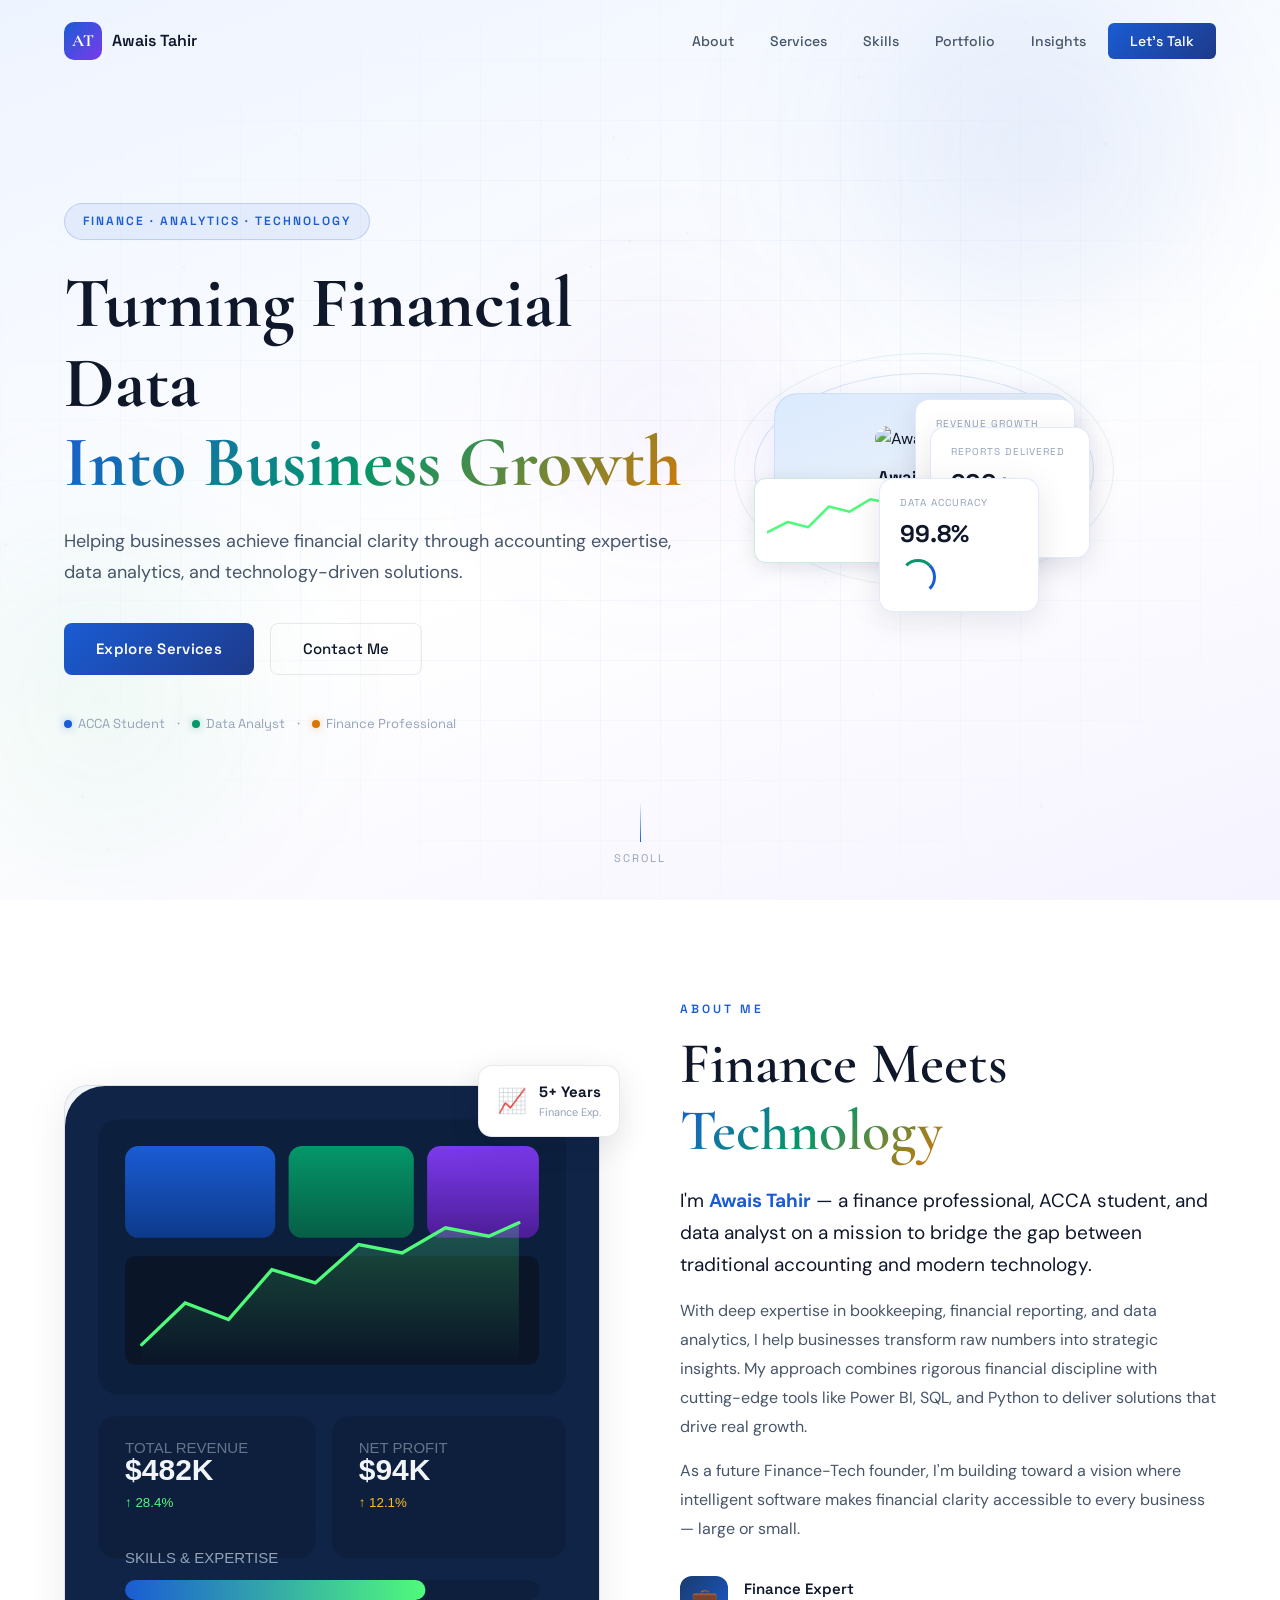
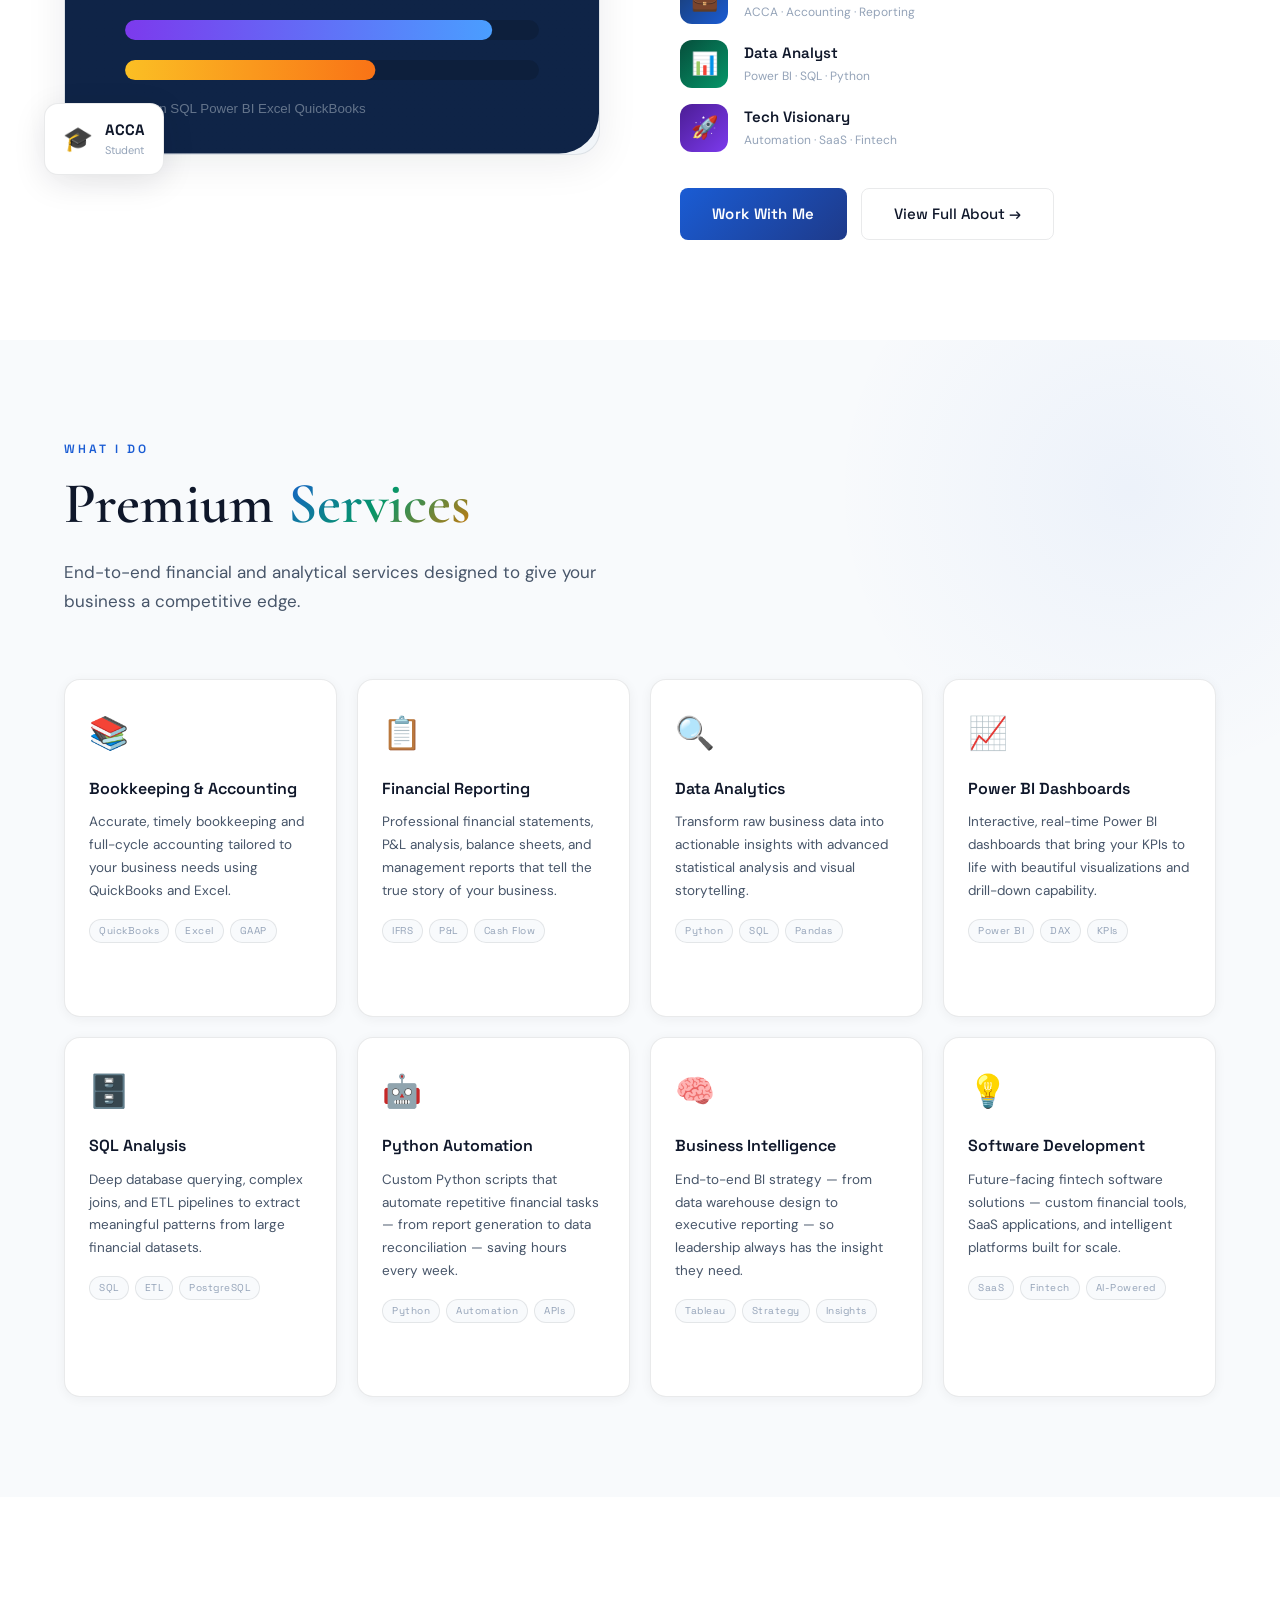
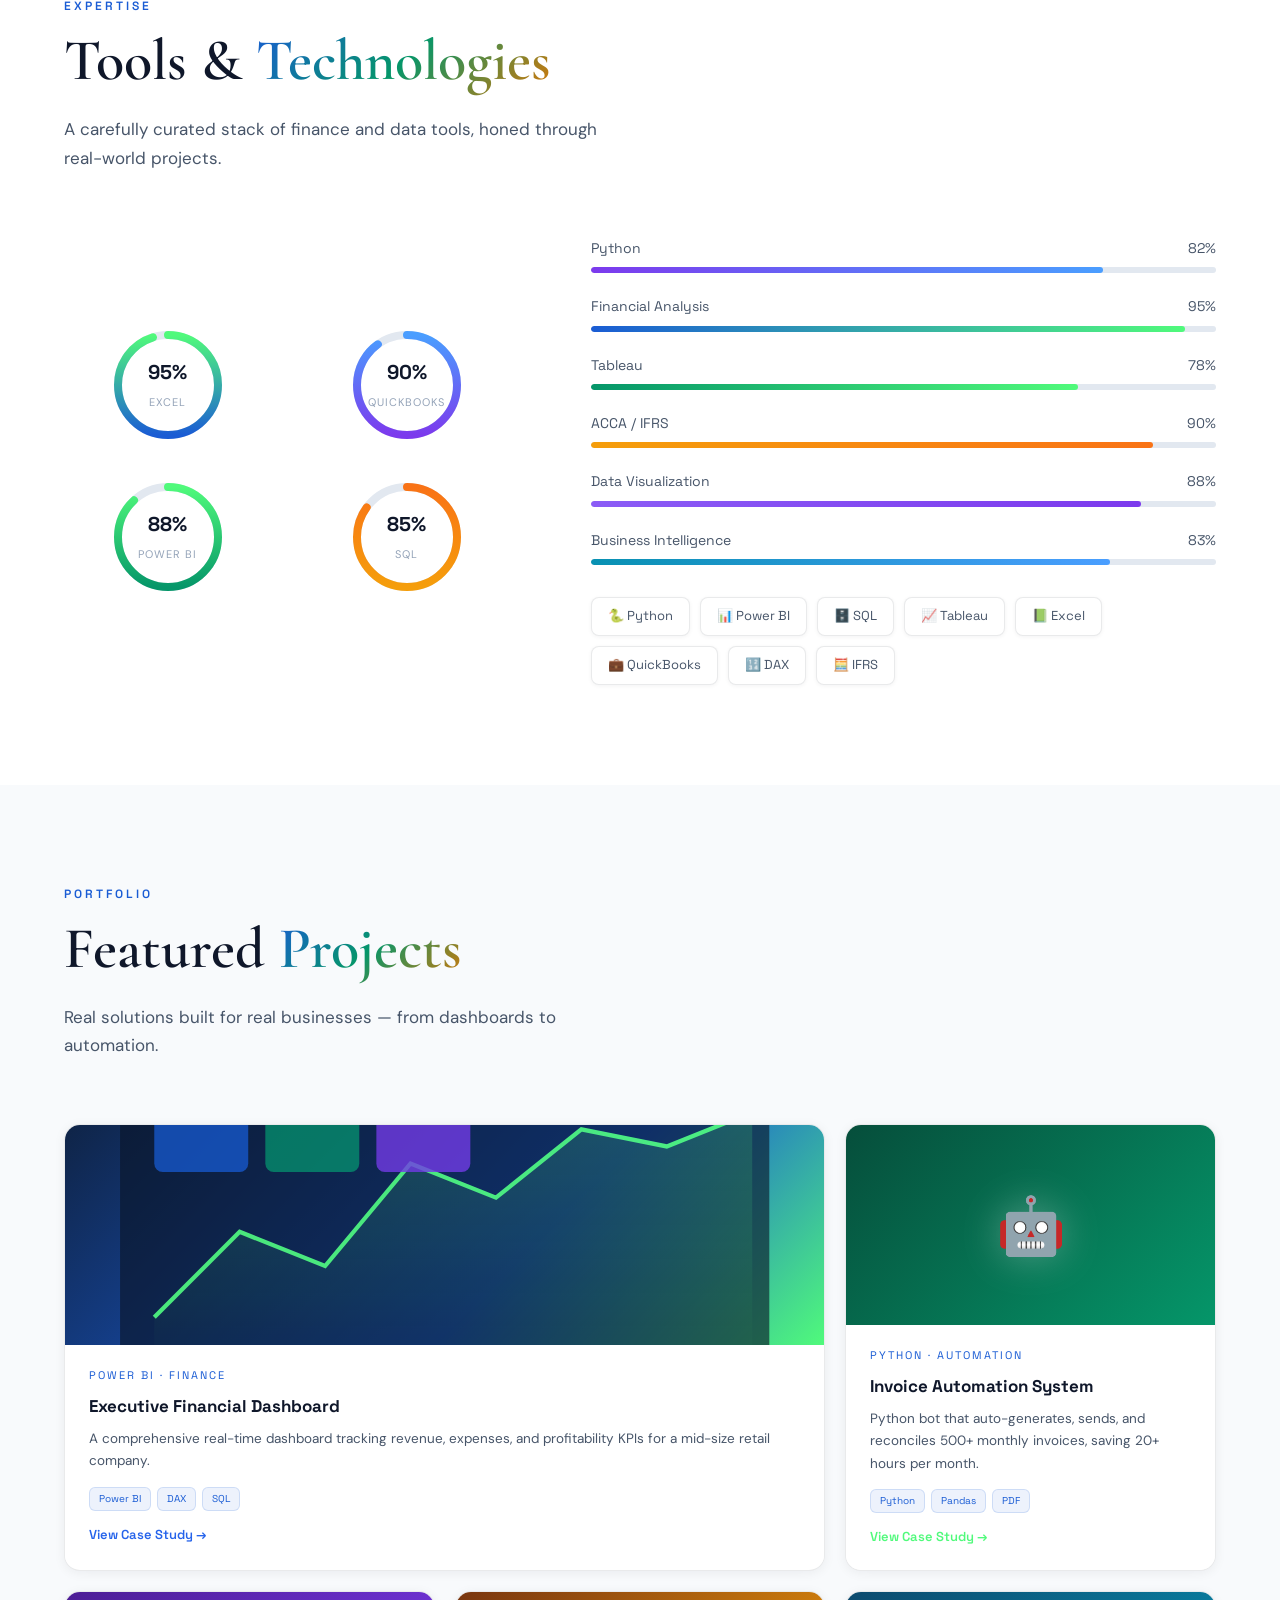
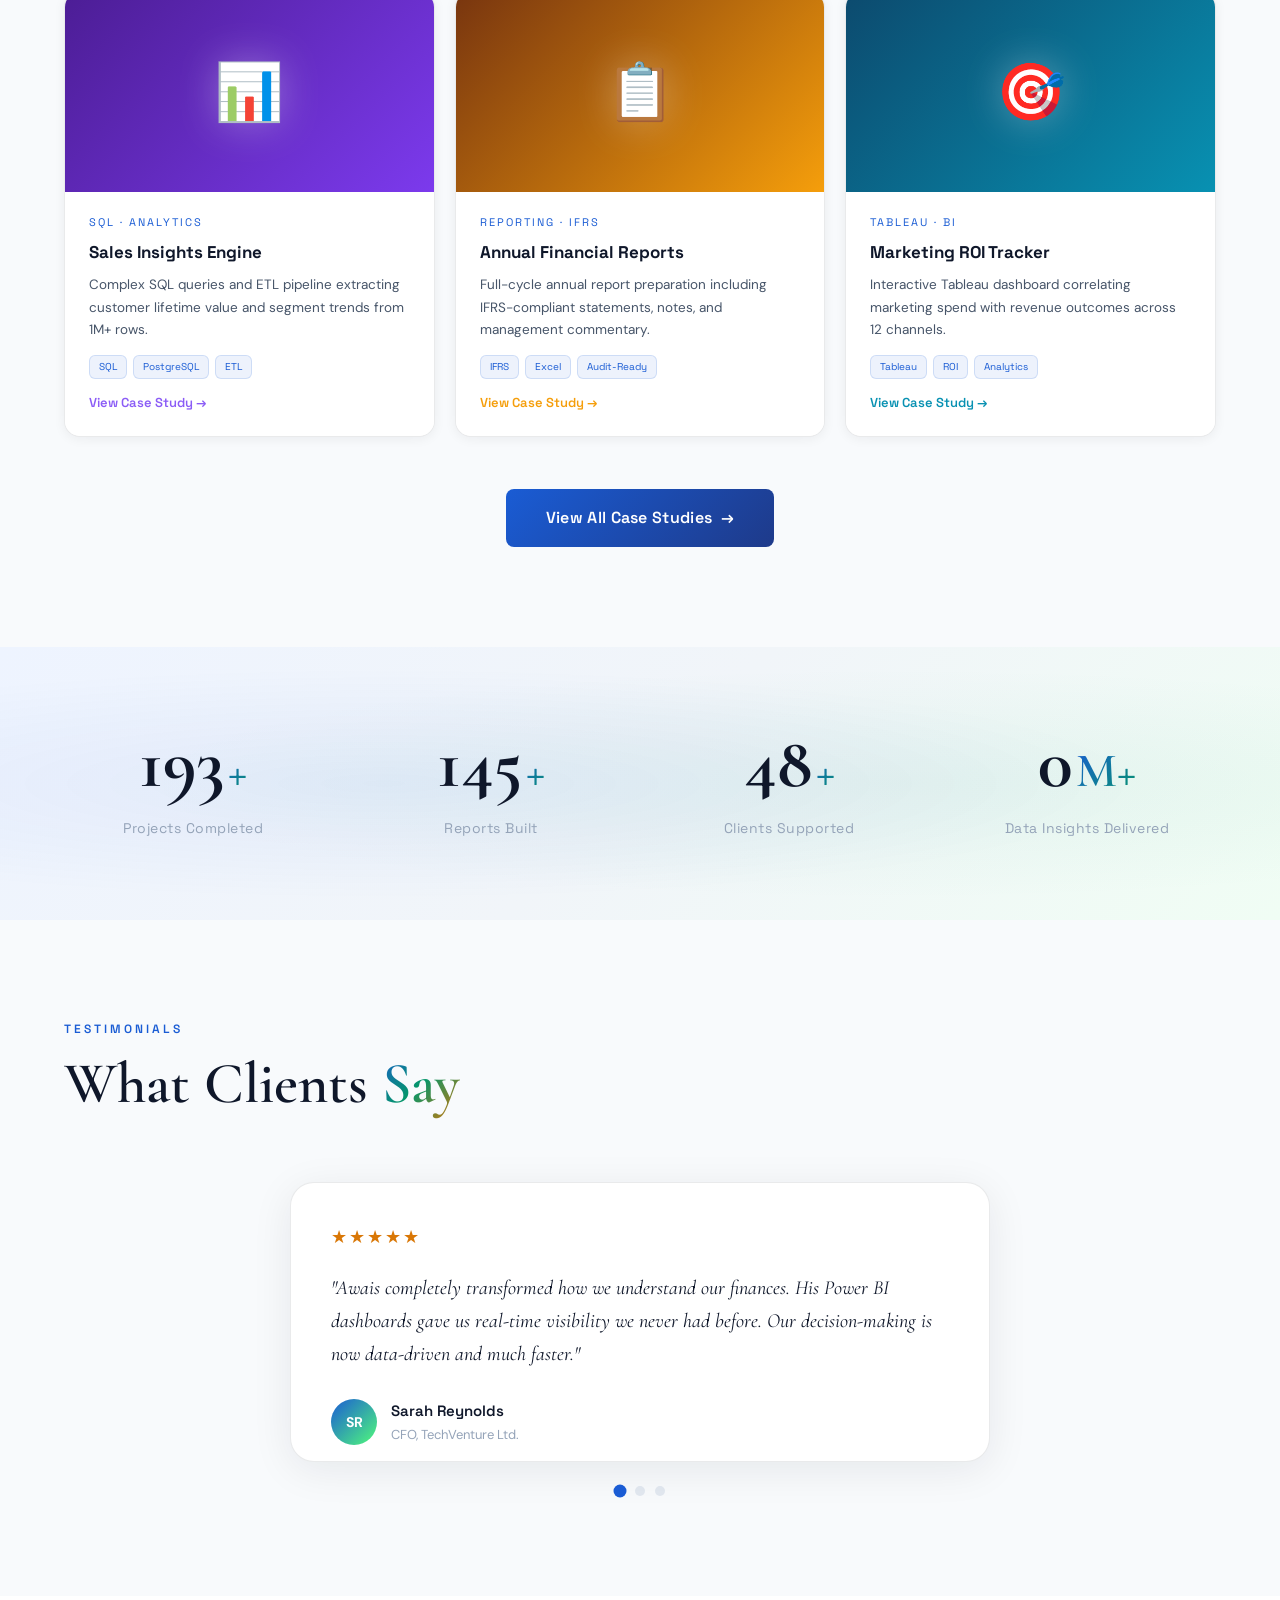
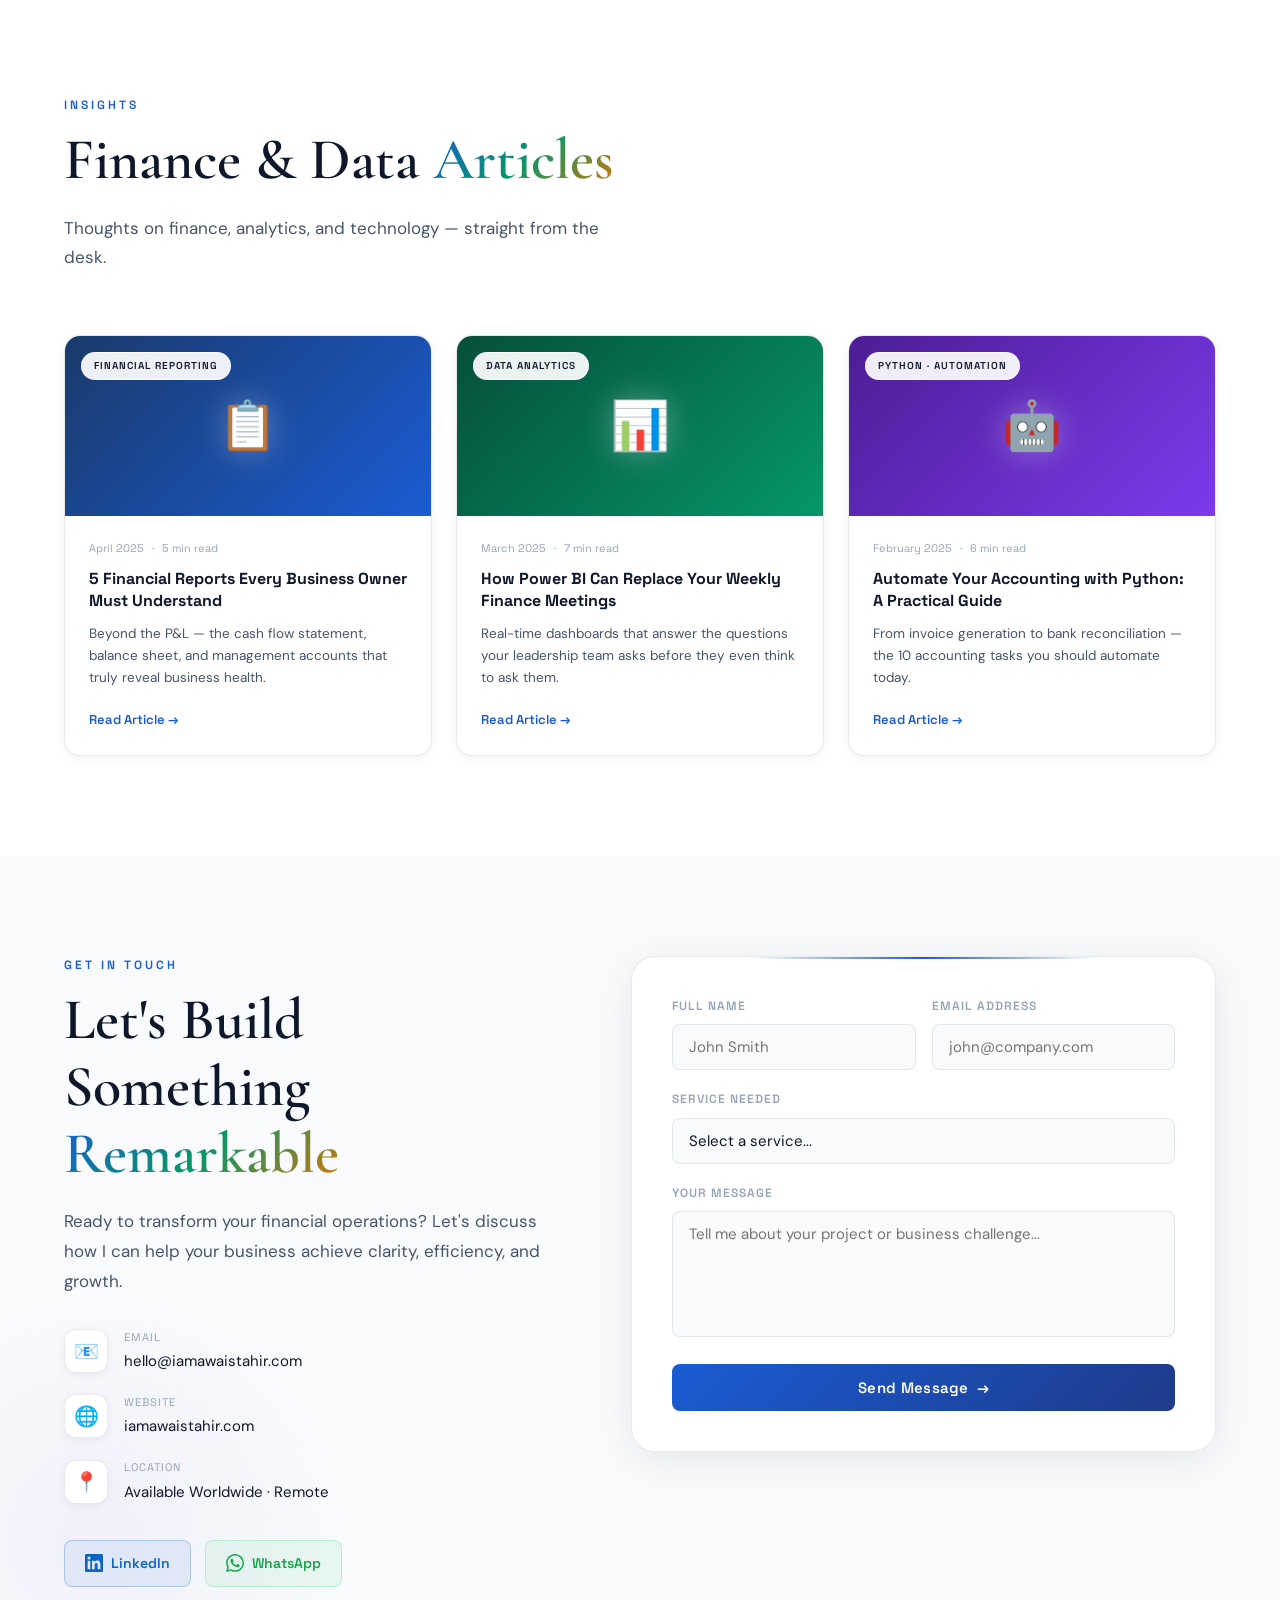
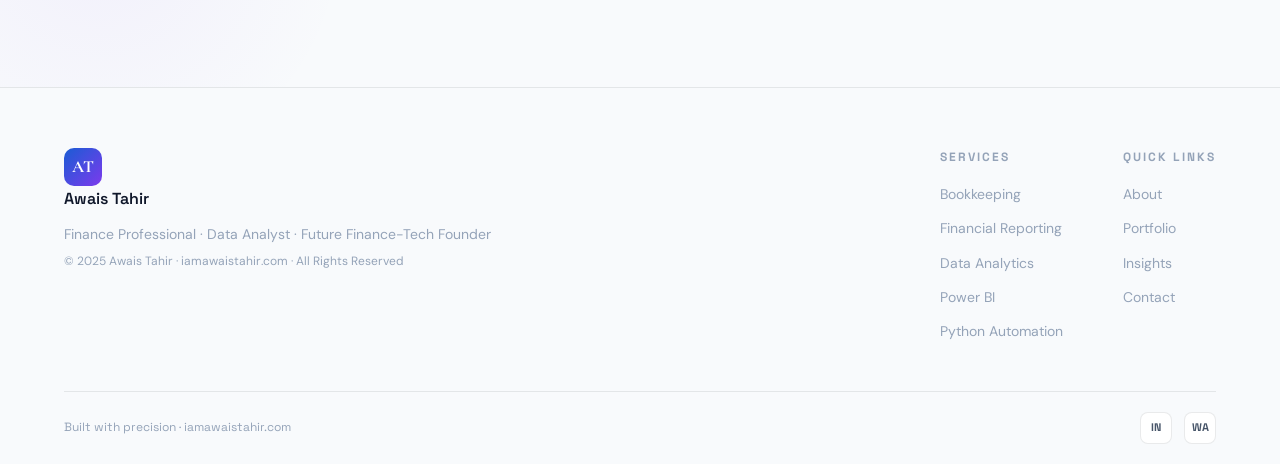
==== index.html @ 32920bb3 "Refactor navigation and clean up styles Updated navigation links to use anchor tags for Services and" ====
<!DOCTYPE html>
<html lang="en">
<head>
  <meta charset="UTF-8" />
  <meta name="viewport" content="width=device-width, initial-scale=1.0" />
  <title>Awais Tahir | Finance Professional & Data Analyst</title>
  <meta name="description" content="Awais Tahir – Finance Professional, ACCA Student, Data Analyst & Future Finance-Tech Founder. Helping businesses with bookkeeping, accounting, financial reporting, data analytics, and Python automation." />
  <meta name="keywords" content="bookkeeping consultant, financial reporting, data analytics expert, Power BI dashboards, finance automation, business insights, ACCA, QuickBooks, SQL, Python" />
  <meta name="author" content="Awais Tahir" />
  <meta property="og:title" content="Awais Tahir | Finance Professional & Data Analyst" />
  <meta property="og:description" content="Turning Financial Data Into Business Growth" />
  <meta property="og:url" content="https://iamawaistahir.com" />
  <meta property="og:type" content="website" />
  <link rel="canonical" href="https://iamawaistahir.com" />
  <link rel="preconnect" href="https://fonts.googleapis.com" />
  <link rel="preconnect" href="https://fonts.gstatic.com" crossorigin />
  <link href="https://fonts.googleapis.com/css2?family=Cormorant+Garamond:wght@300;400;500;600;700&family=DM+Sans:wght@300;400;500;600&family=Space+Grotesk:wght@400;500;600;700&display=swap" rel="stylesheet" />
  <link rel="stylesheet" href="style.css" />
</head>
<body>

<!-- ═══════════════════════ NAVIGATION ═══════════════════════ -->
<nav id="navbar">
  <div class="nav-inner">
    <a href="#" class="nav-logo">
      <span class="logo-at">AT</span>
      <span class="logo-name">Awais Tahir</span>
    </a>
    <ul class="nav-links">
      <li><a href="about.html">About</a></li>
      <li><a href="#services">Services</a></li>
      <li><a href="#skills">Skills</a></li>
      <li><a href="portfolio.html">Portfolio</a></li>
      <li><a href="#blog">Insights</a></li>
      <li><a href="#contact" class="nav-cta">Let's Talk</a></li>
    </ul>
    <button class="hamburger" id="hamburger" aria-label="Menu">
      <span></span><span></span><span></span>
    </button>
  </div>
</nav>

<!-- Mobile Menu -->
<div class="mobile-menu" id="mobileMenu">
  <ul>
    <li><a href="about.html" onclick="closeMobile()">About</a></li>
    <li><a href="#services" onclick="closeMobile()">Services</a></li>
    <li><a href="#skills" onclick="closeMobile()">Skills</a></li>
    <li><a href="portfolio.html" onclick="closeMobile()">Portfolio</a></li>
    <li><a href="#blog" onclick="closeMobile()">Insights</a></li>
    <li><a href="#contact" onclick="closeMobile()">Contact</a></li>
  </ul>
</div>

<!-- ═══════════════════════ HERO ═══════════════════════ -->
<section id="hero">
  <canvas id="heroCanvas"></canvas>
  <div class="hero-bg-grid"></div>
  <div class="hero-orb hero-orb-1"></div>
  <div class="hero-orb hero-orb-2"></div>
  <div class="hero-orb hero-orb-3"></div>

  <div class="container">
    <div class="hero-content">
      <div class="hero-badge reveal-up">Finance · Analytics · Technology</div>
      <h1 class="hero-title reveal-up" style="animation-delay:.15s">
        Turning Financial Data<br/>
        <span class="hero-title-accent">Into Business Growth</span>
      </h1>
      <p class="hero-sub reveal-up" style="animation-delay:.3s">
        Helping businesses achieve financial clarity through accounting expertise,<br class="d-none d-md-block"/>
        data analytics, and technology-driven solutions.
      </p>
      <div class="hero-actions reveal-up" style="animation-delay:.45s">
        <a href="#services" class="btn-primary">Explore Services</a>
        <a href="#contact" class="btn-ghost">Contact Me</a>
      </div>
      <div class="hero-trust reveal-up" style="animation-delay:.6s">
        <div class="trust-item"><span class="trust-dot"></span>ACCA Student</div>
        <div class="trust-sep">·</div>
        <div class="trust-item"><span class="trust-dot emerald"></span>Data Analyst</div>
        <div class="trust-sep">·</div>
        <div class="trust-item"><span class="trust-dot gold"></span>Finance Professional</div>
      </div>
    </div>

    <div class="hero-visual">
      <div class="float-card float-card-1 reveal-float">
        <div class="fc-label">Revenue Growth</div>
        <div class="fc-value">+34.7%</div>
        <div class="fc-bar"><div class="fc-fill" style="width:75%"></div></div>
      </div>
      <div class="float-card float-card-2 reveal-float" style="animation-delay:.3s">
        <div class="fc-label">Reports Delivered</div>
        <div class="fc-value">200+</div>
        <div class="fc-icon">📊</div>
      </div>
      <div class="float-card float-card-3 reveal-float" style="animation-delay:.6s">
        <div class="fc-label">Data Accuracy</div>
        <div class="fc-value">99.8%</div>
        <div class="fc-ring"></div>
      </div>

      <div class="hero-img-wrap">
        <div class="hero-img-ring"></div>
        <div class="hero-img-ring ring-2"></div>
        <div class="hero-img-placeholder">
          <img
            src="Your-Photo.jpg"
            alt="Awais Tahir"
            style="width:100%; height:100%; object-fit:cover; object-position:top; border-radius:inherit;"
          />
          <div class="img-label">Awais Tahir</div>
          <div class="img-sublabel">Finance · Analytics · Tech</div>
        </div>
        <div class="hero-mini-chart">
          <svg viewBox="0 0 120 50" fill="none" xmlns="http://www.w3.org/2000/svg">
            <polyline points="0,40 20,30 40,35 60,15 80,20 100,8 120,12" stroke="url(#cg)" stroke-width="2.5" fill="none" stroke-linecap="round" stroke-linejoin="round"/>
            <defs>
              <linearGradient id="cg" x1="0" y1="0" x2="120" y2="0">
                <stop stop-color="#50fa7b"/>
                <stop offset="1" stop-color="#4a9eff"/>
              </linearGradient>
            </defs>
          </svg>
        </div>
      </div>
    </div>
  </div>

  <div class="hero-scroll-hint">
    <div class="scroll-line"></div>
    <span>Scroll</span>
  </div>
</section>

<!-- ═══════════════════════ ABOUT ═══════════════════════ -->
<!-- ✅ FIX: id renamed from "about" → "about-section" so it no longer conflicts with about.html -->
<section id="about-section" class="section">
  <div class="container">
    <div class="about-grid">
      <div class="about-visual-col scroll-reveal">
        <div class="about-img-frame">
          <div class="about-img-inner">
            <svg viewBox="0 0 320 400" fill="none" xmlns="http://www.w3.org/2000/svg" class="about-illustration">
              <rect width="320" height="400" rx="24" fill="url(#abg)"/>
              <rect x="20" y="20" width="280" height="165" rx="12" fill="#0d1f3c" opacity=".9"/>
              <rect x="36" y="36" width="90" height="55" rx="8" fill="url(#ac1)"/>
              <rect x="134" y="36" width="75" height="55" rx="8" fill="url(#ac2)"/>
              <rect x="217" y="36" width="67" height="55" rx="8" fill="url(#ac3)"/>
              <rect x="36" y="102" width="248" height="65" rx="6" fill="#0a1628"/>
              <polyline points="46,155 72,130 98,140 124,110 150,118 176,95 202,100 228,85 254,90 272,82" stroke="#50fa7b" stroke-width="2" fill="none" stroke-linecap="round"/>
              <polygon points="46,155 72,130 98,140 124,110 150,118 176,95 202,100 228,85 254,90 272,82 272,165 46,165" fill="url(#chartFill)" opacity=".25"/>
              <rect x="20" y="198" width="130" height="85" rx="10" fill="#0d1f3c"/>
              <rect x="160" y="198" width="140" height="85" rx="10" fill="#0d1f3c"/>
              <rect x="36" y="296" width="248" height="12" rx="6" fill="#0d1f3c"/>
              <rect x="36" y="296" width="180" height="12" rx="6" fill="url(#pb1)"/>
              <rect x="36" y="320" width="248" height="12" rx="6" fill="#0d1f3c"/>
              <rect x="36" y="320" width="220" height="12" rx="6" fill="url(#pb2)"/>
              <rect x="36" y="344" width="248" height="12" rx="6" fill="#0d1f3c"/>
              <rect x="36" y="344" width="150" height="12" rx="6" fill="url(#pb3)"/>
              <text x="36" y="220" font-family="sans-serif" font-size="9" fill="#64748b">TOTAL REVENUE</text>
              <text x="36" y="236" font-family="sans-serif" font-size="18" font-weight="700" fill="#f1f5f9">$482K</text>
              <text x="36" y="252" font-family="sans-serif" font-size="8" fill="#50fa7b">↑ 28.4%</text>
              <text x="176" y="220" font-family="sans-serif" font-size="9" fill="#64748b">NET PROFIT</text>
              <text x="176" y="236" font-family="sans-serif" font-size="18" font-weight="700" fill="#f1f5f9">$94K</text>
              <text x="176" y="252" font-family="sans-serif" font-size="8" fill="#fbbf24">↑ 12.1%</text>
              <text x="36" y="286" font-family="sans-serif" font-size="9" fill="#94a3b8">SKILLS & EXPERTISE</text>
              <text x="36" y="376" font-family="sans-serif" font-size="8" fill="#64748b">Python  SQL  Power BI  Excel  QuickBooks</text>
              <defs>
                <linearGradient id="abg" x1="0" y1="0" x2="320" y2="400">
                  <stop stop-color="#0f2447"/><stop offset="1" stop-color="#0a1628"/>
                </linearGradient>
                <linearGradient id="ac1" x1="0" y1="0" x2="0" y2="1">
                  <stop stop-color="#1a5cd4"/><stop offset="1" stop-color="#0d3a8a"/>
                </linearGradient>
                <linearGradient id="ac2" x1="0" y1="0" x2="0" y2="1">
                  <stop stop-color="#059669"/><stop offset="1" stop-color="#065f46"/>
                </linearGradient>
                <linearGradient id="ac3" x1="0" y1="0" x2="0" y2="1">
                  <stop stop-color="#7c3aed"/><stop offset="1" stop-color="#4c1d95"/>
                </linearGradient>
                <linearGradient id="chartFill" x1="0" y1="0" x2="0" y2="1">
                  <stop stop-color="#50fa7b"/><stop offset="1" stop-color="#50fa7b" stop-opacity="0"/>
                </linearGradient>
                <linearGradient id="pb1" x1="0" y1="0" x2="1" y2="0">
                  <stop stop-color="#1a5cd4"/><stop offset="1" stop-color="#50fa7b"/>
                </linearGradient>
                <linearGradient id="pb2" x1="0" y1="0" x2="1" y2="0">
                  <stop stop-color="#7c3aed"/><stop offset="1" stop-color="#4a9eff"/>
                </linearGradient>
                <linearGradient id="pb3" x1="0" y1="0" x2="1" y2="0">
                  <stop stop-color="#fbbf24"/><stop offset="1" stop-color="#f97316"/>
                </linearGradient>
              </defs>
            </svg>
          </div>
          <div class="about-badge-1 glass-card">
            <span class="about-badge-icon">🎓</span>
            <div><div class="ab-title">ACCA</div><div class="ab-sub">Student</div></div>
          </div>
          <div class="about-badge-2 glass-card">
            <span class="about-badge-icon">📈</span>
            <div><div class="ab-title">5+ Years</div><div class="ab-sub">Finance Exp.</div></div>
          </div>
        </div>
      </div>

      <div class="about-text-col scroll-reveal" style="transition-delay:.15s">
        <div class="section-label">About Me</div>
        <h2 class="section-title">Finance Meets<br/><span class="gradient-text">Technology</span></h2>
        <p class="about-intro">I'm <strong>Awais Tahir</strong> — a finance professional, ACCA student, and data analyst on a mission to bridge the gap between traditional accounting and modern technology.</p>
        <p class="about-body">With deep expertise in bookkeeping, financial reporting, and data analytics, I help businesses transform raw numbers into strategic insights. My approach combines rigorous financial discipline with cutting-edge tools like Power BI, SQL, and Python to deliver solutions that drive real growth.</p>
        <p class="about-body">As a future Finance-Tech founder, I'm building toward a vision where intelligent software makes financial clarity accessible to every business — large or small.</p>

        <div class="about-pillars">
          <div class="pillar">
            <div class="pillar-icon" style="background:linear-gradient(135deg,#1a3a6b,#1a5cd4)">💼</div>
            <div><div class="pillar-title">Finance Expert</div><div class="pillar-sub">ACCA · Accounting · Reporting</div></div>
          </div>
          <div class="pillar">
            <div class="pillar-icon" style="background:linear-gradient(135deg,#064e3b,#059669)">📊</div>
            <div><div class="pillar-title">Data Analyst</div><div class="pillar-sub">Power BI · SQL · Python</div></div>
          </div>
          <div class="pillar">
            <div class="pillar-icon" style="background:linear-gradient(135deg,#4c1d95,#7c3aed)">🚀</div>
            <div><div class="pillar-title">Tech Visionary</div><div class="pillar-sub">Automation · SaaS · Fintech</div></div>
          </div>
        </div>

        <!-- ✅ Two buttons: Work With Me + View Full About Page -->
        <div style="display:flex;gap:14px;flex-wrap:wrap;align-items:center;">
          <a href="#contact" class="btn-primary">Work With Me</a>
          <a href="about.html" class="btn-ghost">View Full About →</a>
        </div>
      </div>
    </div>
  </div>
</section>

<!-- ═══════════════════════ SERVICES ═══════════════════════ -->
<section id="services" class="section section-dark">
  <div class="services-bg-orb"></div>
  <div class="container">
    <div class="section-header scroll-reveal">
      <div class="section-label">What I Do</div>
      <h2 class="section-title">Premium <span class="gradient-text">Services</span></h2>
      <p class="section-desc">End-to-end financial and analytical services designed to give your business a competitive edge.</p>
    </div>
    <div class="services-grid">
      <div class="service-card scroll-reveal" style="--accent:#1a5cd4">
        <div class="sc-glow"></div><div class="sc-icon">📚</div>
        <h3 class="sc-title">Bookkeeping & Accounting</h3>
        <p class="sc-desc">Accurate, timely bookkeeping and full-cycle accounting tailored to your business needs using QuickBooks and Excel.</p>
        <div class="sc-tags"><span>QuickBooks</span><span>Excel</span><span>GAAP</span></div>
        <div class="sc-arrow">→</div>
      </div>
      <div class="service-card scroll-reveal" style="--accent:#059669;transition-delay:.08s">
        <div class="sc-glow"></div><div class="sc-icon">📋</div>
        <h3 class="sc-title">Financial Reporting</h3>
        <p class="sc-desc">Professional financial statements, P&L analysis, balance sheets, and management reports that tell the true story of your business.</p>
        <div class="sc-tags"><span>IFRS</span><span>P&L</span><span>Cash Flow</span></div>
        <div class="sc-arrow">→</div>
      </div>
      <div class="service-card scroll-reveal" style="--accent:#7c3aed;transition-delay:.16s">
        <div class="sc-glow"></div><div class="sc-icon">🔍</div>
        <h3 class="sc-title">Data Analytics</h3>
        <p class="sc-desc">Transform raw business data into actionable insights with advanced statistical analysis and visual storytelling.</p>
        <div class="sc-tags"><span>Python</span><span>SQL</span><span>Pandas</span></div>
        <div class="sc-arrow">→</div>
      </div>
      <div class="service-card scroll-reveal" style="--accent:#f59e0b;transition-delay:.24s">
        <div class="sc-glow"></div><div class="sc-icon">📈</div>
        <h3 class="sc-title">Power BI Dashboards</h3>
        <p class="sc-desc">Interactive, real-time Power BI dashboards that bring your KPIs to life with beautiful visualizations and drill-down capability.</p>
        <div class="sc-tags"><span>Power BI</span><span>DAX</span><span>KPIs</span></div>
        <div class="sc-arrow">→</div>
      </div>
      <div class="service-card scroll-reveal" style="--accent:#0891b2;transition-delay:.32s">
        <div class="sc-glow"></div><div class="sc-icon">🗄️</div>
        <h3 class="sc-title">SQL Analysis</h3>
        <p class="sc-desc">Deep database querying, complex joins, and ETL pipelines to extract meaningful patterns from large financial datasets.</p>
        <div class="sc-tags"><span>SQL</span><span>ETL</span><span>PostgreSQL</span></div>
        <div class="sc-arrow">→</div>
      </div>
      <div class="service-card scroll-reveal" style="--accent:#10b981;transition-delay:.4s">
        <div class="sc-glow"></div><div class="sc-icon">🤖</div>
        <h3 class="sc-title">Python Automation</h3>
        <p class="sc-desc">Custom Python scripts that automate repetitive financial tasks — from report generation to data reconciliation — saving hours every week.</p>
        <div class="sc-tags"><span>Python</span><span>Automation</span><span>APIs</span></div>
        <div class="sc-arrow">→</div>
      </div>
      <div class="service-card scroll-reveal" style="--accent:#8b5cf6;transition-delay:.48s">
        <div class="sc-glow"></div><div class="sc-icon">🧠</div>
        <h3 class="sc-title">Business Intelligence</h3>
        <p class="sc-desc">End-to-end BI strategy — from data warehouse design to executive reporting — so leadership always has the insight they need.</p>
        <div class="sc-tags"><span>Tableau</span><span>Strategy</span><span>Insights</span></div>
        <div class="sc-arrow">→</div>
      </div>
      <div class="service-card scroll-reveal" style="--accent:#f97316;transition-delay:.56s">
        <div class="sc-glow"></div><div class="sc-icon">💡</div>
        <h3 class="sc-title">Software Development</h3>
        <p class="sc-desc">Future-facing fintech software solutions — custom financial tools, SaaS applications, and intelligent platforms built for scale.</p>
        <div class="sc-tags"><span>SaaS</span><span>Fintech</span><span>AI-Powered</span></div>
        <div class="sc-arrow">→</div>
      </div>
    </div>
  </div>
</section>

<!-- ═══════════════════════ SKILLS ═══════════════════════ -->
<section id="skills" class="section">
  <div class="container">
    <div class="section-header scroll-reveal">
      <div class="section-label">Expertise</div>
      <h2 class="section-title">Tools & <span class="gradient-text">Technologies</span></h2>
      <p class="section-desc">A carefully curated stack of finance and data tools, honed through real-world projects.</p>
    </div>
    <div class="skills-layout">
      <div class="skills-circles scroll-reveal">
        <div class="skill-circle" data-pct="95">
          <svg viewBox="0 0 120 120">
            <circle cx="60" cy="60" r="50" fill="none" stroke="#0d2040" stroke-width="8"/>
            <circle cx="60" cy="60" r="50" fill="none" stroke="url(#sk1)" stroke-width="8" stroke-linecap="round" stroke-dasharray="314" stroke-dashoffset="314" class="skill-arc"/>
            <defs><linearGradient id="sk1"><stop stop-color="#1a5cd4"/><stop offset="1" stop-color="#50fa7b"/></linearGradient></defs>
          </svg>
          <div class="sc-inner"><span class="sc-pct">95%</span><span class="sc-name">Excel</span></div>
        </div>
        <div class="skill-circle" data-pct="90">
          <svg viewBox="0 0 120 120">
            <circle cx="60" cy="60" r="50" fill="none" stroke="#0d2040" stroke-width="8"/>
            <circle cx="60" cy="60" r="50" fill="none" stroke="url(#sk2)" stroke-width="8" stroke-linecap="round" stroke-dasharray="314" stroke-dashoffset="314" class="skill-arc"/>
            <defs><linearGradient id="sk2"><stop stop-color="#7c3aed"/><stop offset="1" stop-color="#4a9eff"/></linearGradient></defs>
          </svg>
          <div class="sc-inner"><span class="sc-pct">90%</span><span class="sc-name">QuickBooks</span></div>
        </div>
        <div class="skill-circle" data-pct="88">
          <svg viewBox="0 0 120 120">
            <circle cx="60" cy="60" r="50" fill="none" stroke="#0d2040" stroke-width="8"/>
            <circle cx="60" cy="60" r="50" fill="none" stroke="url(#sk3)" stroke-width="8" stroke-linecap="round" stroke-dasharray="314" stroke-dashoffset="314" class="skill-arc"/>
            <defs><linearGradient id="sk3"><stop stop-color="#059669"/><stop offset="1" stop-color="#50fa7b"/></linearGradient></defs>
          </svg>
          <div class="sc-inner"><span class="sc-pct">88%</span><span class="sc-name">Power BI</span></div>
        </div>
        <div class="skill-circle" data-pct="85">
          <svg viewBox="0 0 120 120">
            <circle cx="60" cy="60" r="50" fill="none" stroke="#0d2040" stroke-width="8"/>
            <circle cx="60" cy="60" r="50" fill="none" stroke="url(#sk4)" stroke-width="8" stroke-linecap="round" stroke-dasharray="314" stroke-dashoffset="314" class="skill-arc"/>
            <defs><linearGradient id="sk4"><stop stop-color="#f59e0b"/><stop offset="1" stop-color="#f97316"/></linearGradient></defs>
          </svg>
          <div class="sc-inner"><span class="sc-pct">85%</span><span class="sc-name">SQL</span></div>
        </div>
      </div>
      <div class="skills-bars scroll-reveal" style="transition-delay:.2s">
        <div class="skill-bar-item">
          <div class="sb-header"><span>Python</span><span>82%</span></div>
          <div class="sb-track"><div class="sb-fill" data-w="82" style="background:linear-gradient(90deg,#7c3aed,#4a9eff)"></div></div>
        </div>
        <div class="skill-bar-item">
          <div class="sb-header"><span>Financial Analysis</span><span>95%</span></div>
          <div class="sb-track"><div class="sb-fill" data-w="95" style="background:linear-gradient(90deg,#1a5cd4,#50fa7b)"></div></div>
        </div>
        <div class="skill-bar-item">
          <div class="sb-header"><span>Tableau</span><span>78%</span></div>
          <div class="sb-track"><div class="sb-fill" data-w="78" style="background:linear-gradient(90deg,#059669,#50fa7b)"></div></div>
        </div>
        <div class="skill-bar-item">
          <div class="sb-header"><span>ACCA / IFRS</span><span>90%</span></div>
          <div class="sb-track"><div class="sb-fill" data-w="90" style="background:linear-gradient(90deg,#f59e0b,#f97316)"></div></div>
        </div>
        <div class="skill-bar-item">
          <div class="sb-header"><span>Data Visualization</span><span>88%</span></div>
          <div class="sb-track"><div class="sb-fill" data-w="88" style="background:linear-gradient(90deg,#8b5cf6,#7c3aed)"></div></div>
        </div>
        <div class="skill-bar-item">
          <div class="sb-header"><span>Business Intelligence</span><span>83%</span></div>
          <div class="sb-track"><div class="sb-fill" data-w="83" style="background:linear-gradient(90deg,#0891b2,#4a9eff)"></div></div>
        </div>
        <div class="tech-badges">
          <div class="tech-badge">🐍 Python</div>
          <div class="tech-badge">📊 Power BI</div>
          <div class="tech-badge">🗄️ SQL</div>
          <div class="tech-badge">📈 Tableau</div>
          <div class="tech-badge">📗 Excel</div>
          <div class="tech-badge">💼 QuickBooks</div>
          <div class="tech-badge">🔢 DAX</div>
          <div class="tech-badge">🧮 IFRS</div>
        </div>
      </div>
    </div>
  </div>
</section>

<!-- ═══════════════════════ PORTFOLIO ═══════════════════════ -->
<!-- ✅ FIX: id renamed from "portfolio" → "portfolio-section" so it no longer conflicts with portfolio.html -->
<section id="portfolio-section" class="section section-dark">
  <div class="container">
    <div class="section-header scroll-reveal">
      <div class="section-label">Portfolio</div>
      <h2 class="section-title">Featured <span class="gradient-text">Projects</span></h2>
      <p class="section-desc">Real solutions built for real businesses — from dashboards to automation.</p>
    </div>

    <div class="portfolio-grid">
      <a href="portfolio.html#project-dashboard" class="port-card port-card-wide scroll-reveal" style="text-decoration:none;display:block;cursor:pointer">
        <div class="port-img" style="background:linear-gradient(135deg,#0f2447 0%,#1a5cd4 60%,#50fa7b 100%)">
          <div class="port-chart-mock">
            <svg viewBox="0 0 400 200" fill="none" xmlns="http://www.w3.org/2000/svg">
              <rect x="10" y="10" width="380" height="180" rx="10" fill="#0a1628" opacity=".7"/>
              <polyline points="30,150 80,100 130,120 180,60 230,80 280,40 330,50 380,30" stroke="#50fa7b" stroke-width="2.5" fill="none"/>
              <polygon points="30,150 80,100 130,120 180,60 230,80 280,40 330,50 380,30 380,180 30,180" fill="url(#pfill)" opacity=".2"/>
              <rect x="30" y="30" width="55" height="35" rx="5" fill="#1a5cd4" opacity=".8"/>
              <rect x="95" y="30" width="55" height="35" rx="5" fill="#059669" opacity=".8"/>
              <rect x="160" y="30" width="55" height="35" rx="5" fill="#7c3aed" opacity=".8"/>
              <defs>
                <linearGradient id="pfill" x1="0" y1="0" x2="0" y2="1"><stop stop-color="#50fa7b"/><stop offset="1" stop-color="#50fa7b" stop-opacity="0"/></linearGradient>
              </defs>
            </svg>
          </div>
        </div>
        <div class="port-info">
          <div class="port-cat">Power BI · Finance</div>
          <h3 class="port-title">Executive Financial Dashboard</h3>
          <p class="port-desc">A comprehensive real-time dashboard tracking revenue, expenses, and profitability KPIs for a mid-size retail company.</p>
          <div class="port-tags"><span>Power BI</span><span>DAX</span><span>SQL</span></div>
          <div style="margin-top:14px;font-family:var(--font-ui);font-size:13px;font-weight:600;color:var(--blue-light)">View Case Study →</div>
        </div>
      </a>

      <a href="portfolio.html#project-invoice" class="port-card scroll-reveal" style="text-decoration:none;display:block;cursor:pointer;transition-delay:.1s">
        <div class="port-img" style="background:linear-gradient(135deg,#064e3b 0%,#059669 100%)">
          <div class="port-icon-large">🤖</div>
        </div>
        <div class="port-info">
          <div class="port-cat">Python · Automation</div>
          <h3 class="port-title">Invoice Automation System</h3>
          <p class="port-desc">Python bot that auto-generates, sends, and reconciles 500+ monthly invoices, saving 20+ hours per month.</p>
          <div class="port-tags"><span>Python</span><span>Pandas</span><span>PDF</span></div>
          <div style="margin-top:14px;font-family:var(--font-ui);font-size:13px;font-weight:600;color:#50fa7b">View Case Study →</div>
        </div>
      </a>

      <a href="portfolio.html#project-sql" class="port-card scroll-reveal" style="text-decoration:none;display:block;cursor:pointer;transition-delay:.2s">
        <div class="port-img" style="background:linear-gradient(135deg,#4c1d95 0%,#7c3aed 100%)">
          <div class="port-icon-large">📊</div>
        </div>
        <div class="port-info">
          <div class="port-cat">SQL · Analytics</div>
          <h3 class="port-title">Sales Insights Engine</h3>
          <p class="port-desc">Complex SQL queries and ETL pipeline extracting customer lifetime value and segment trends from 1M+ rows.</p>
          <div class="port-tags"><span>SQL</span><span>PostgreSQL</span><span>ETL</span></div>
          <div style="margin-top:14px;font-family:var(--font-ui);font-size:13px;font-weight:600;color:#8b5cf6">View Case Study →</div>
        </div>
      </a>

      <a href="portfolio.html#project-ifrs" class="port-card scroll-reveal" style="text-decoration:none;display:block;cursor:pointer;transition-delay:.3s">
        <div class="port-img" style="background:linear-gradient(135deg,#78350f 0%,#f59e0b 100%)">
          <div class="port-icon-large">📋</div>
        </div>
        <div class="port-info">
          <div class="port-cat">Reporting · IFRS</div>
          <h3 class="port-title">Annual Financial Reports</h3>
          <p class="port-desc">Full-cycle annual report preparation including IFRS-compliant statements, notes, and management commentary.</p>
          <div class="port-tags"><span>IFRS</span><span>Excel</span><span>Audit-Ready</span></div>
          <div style="margin-top:14px;font-family:var(--font-ui);font-size:13px;font-weight:600;color:#f59e0b">View Case Study →</div>
        </div>
      </a>

      <a href="portfolio.html#project-tableau" class="port-card scroll-reveal" style="text-decoration:none;display:block;cursor:pointer;transition-delay:.4s">
        <div class="port-img" style="background:linear-gradient(135deg,#0c4a6e 0%,#0891b2 100%)">
          <div class="port-icon-large">🎯</div>
        </div>
        <div class="port-info">
          <div class="port-cat">Tableau · BI</div>
          <h3 class="port-title">Marketing ROI Tracker</h3>
          <p class="port-desc">Interactive Tableau dashboard correlating marketing spend with revenue outcomes across 12 channels.</p>
          <div class="port-tags"><span>Tableau</span><span>ROI</span><span>Analytics</span></div>
          <div style="margin-top:14px;font-family:var(--font-ui);font-size:13px;font-weight:600;color:#0891b2">View Case Study →</div>
        </div>
      </a>
    </div>

    <!-- ✅ View All Portfolio button -->
    <div style="text-align:center;margin-top:52px;" class="scroll-reveal">
      <a href="portfolio.html" class="btn-primary" style="font-size:16px;padding:16px 40px">
        View All Case Studies &nbsp;→
      </a>
    </div>
  </div>
</section>

<!-- ═══════════════════════ STATS ═══════════════════════ -->
<section id="stats" class="section stats-section">
  <div class="stats-bg"></div>
  <div class="container">
    <div class="stats-grid">
      <div class="stat-item scroll-reveal">
        <div class="stat-num" data-target="200">0</div>
        <div class="stat-plus">+</div>
        <div class="stat-label">Projects Completed</div>
      </div>
      <div class="stat-item scroll-reveal" style="transition-delay:.1s">
        <div class="stat-num" data-target="150">0</div>
        <div class="stat-plus">+</div>
        <div class="stat-label">Reports Built</div>
      </div>
      <div class="stat-item scroll-reveal" style="transition-delay:.2s">
        <div class="stat-num" data-target="50">0</div>
        <div class="stat-plus">+</div>
        <div class="stat-label">Clients Supported</div>
      </div>
      <div class="stat-item scroll-reveal" style="transition-delay:.3s">
        <div class="stat-num" data-target="1">0</div>
        <div class="stat-plus">M+</div>
        <div class="stat-label">Data Insights Delivered</div>
      </div>
    </div>
  </div>
</section>

<!-- ═══════════════════════ TESTIMONIALS ═══════════════════════ -->
<section id="testimonials" class="section section-dark">
  <div class="container">
    <div class="section-header scroll-reveal">
      <div class="section-label">Testimonials</div>
      <h2 class="section-title">What Clients <span class="gradient-text">Say</span></h2>
    </div>
    <div class="testimonials-wrap scroll-reveal">
      <div class="testi-slider" id="testiSlider">
        <div class="testi-card active">
          <div class="testi-stars">★★★★★</div>
          <p class="testi-quote">"Awais completely transformed how we understand our finances. His Power BI dashboards gave us real-time visibility we never had before. Our decision-making is now data-driven and much faster."</p>
          <div class="testi-author">
            <div class="testi-avatar" style="background:linear-gradient(135deg,#1a5cd4,#50fa7b)">SR</div>
            <div><div class="testi-name">Sarah Reynolds</div><div class="testi-role">CFO, TechVenture Ltd.</div></div>
          </div>
        </div>
        <div class="testi-card">
          <div class="testi-stars">★★★★★</div>
          <p class="testi-quote">"The Python automation scripts Awais built for our invoicing process saved us roughly 25 hours per month. That's time we now invest in growing the business. Incredible ROI."</p>
          <div class="testi-author">
            <div class="testi-avatar" style="background:linear-gradient(135deg,#059669,#4a9eff)">MK</div>
            <div><div class="testi-name">Michael Kahn</div><div class="testi-role">CEO, Kahn Retail Group</div></div>
          </div>
        </div>
        <div class="testi-card">
          <div class="testi-stars">★★★★★</div>
          <p class="testi-quote">"Finally, an accountant who speaks the language of both finance and tech. Awais prepared our IFRS financial statements flawlessly and built a stunning management reporting suite."</p>
          <div class="testi-author">
            <div class="testi-avatar" style="background:linear-gradient(135deg,#7c3aed,#f59e0b)">AP</div>
            <div><div class="testi-name">Amira Patel</div><div class="testi-role">Director, Patel & Associates</div></div>
          </div>
        </div>
      </div>
      <div class="testi-nav">
        <button class="testi-dot active" onclick="goTesti(0)"></button>
        <button class="testi-dot" onclick="goTesti(1)"></button>
        <button class="testi-dot" onclick="goTesti(2)"></button>
      </div>
    </div>
  </div>
</section>

<!-- ═══════════════════════ BLOG ═══════════════════════ -->
<section id="blog" class="section">
  <div class="container">
    <div class="section-header scroll-reveal">
      <div class="section-label">Insights</div>
      <h2 class="section-title">Finance & Data <span class="gradient-text">Articles</span></h2>
      <p class="section-desc">Thoughts on finance, analytics, and technology — straight from the desk.</p>
    </div>
    <div class="blog-grid">
      <div class="blog-card scroll-reveal">
        <div class="blog-img" style="background:linear-gradient(135deg,#1a3a6b,#1a5cd4)">
          <div class="blog-cat-badge">Financial Reporting</div>
          <div class="blog-img-icon">📋</div>
        </div>
        <div class="blog-body">
          <div class="blog-meta"><span>April 2025</span><span>·</span><span>5 min read</span></div>
          <h3 class="blog-title">5 Financial Reports Every Business Owner Must Understand</h3>
          <p class="blog-excerpt">Beyond the P&L — the cash flow statement, balance sheet, and management accounts that truly reveal business health.</p>
          <a href="#" class="blog-link">Read Article →</a>
        </div>
      </div>
      <div class="blog-card scroll-reveal" style="transition-delay:.12s">
        <div class="blog-img" style="background:linear-gradient(135deg,#064e3b,#059669)">
          <div class="blog-cat-badge">Data Analytics</div>
          <div class="blog-img-icon">📊</div>
        </div>
        <div class="blog-body">
          <div class="blog-meta"><span>March 2025</span><span>·</span><span>7 min read</span></div>
          <h3 class="blog-title">How Power BI Can Replace Your Weekly Finance Meetings</h3>
          <p class="blog-excerpt">Real-time dashboards that answer the questions your leadership team asks before they even think to ask them.</p>
          <a href="#" class="blog-link">Read Article →</a>
        </div>
      </div>
      <div class="blog-card scroll-reveal" style="transition-delay:.24s">
        <div class="blog-img" style="background:linear-gradient(135deg,#4c1d95,#7c3aed)">
          <div class="blog-cat-badge">Python · Automation</div>
          <div class="blog-img-icon">🤖</div>
        </div>
        <div class="blog-body">
          <div class="blog-meta"><span>February 2025</span><span>·</span><span>6 min read</span></div>
          <h3 class="blog-title">Automate Your Accounting with Python: A Practical Guide</h3>
          <p class="blog-excerpt">From invoice generation to bank reconciliation — the 10 accounting tasks you should automate today.</p>
          <a href="#" class="blog-link">Read Article →</a>
        </div>
      </div>
    </div>
  </div>
</section>

<!-- ═══════════════════════ CONTACT ═══════════════════════ -->
<section id="contact" class="section section-dark">
  <div class="contact-orb"></div>
  <div class="container">
    <div class="contact-grid">
      <div class="contact-info scroll-reveal">
        <div class="section-label">Get In Touch</div>
        <h2 class="section-title">Let's Build Something<br/><span class="gradient-text">Remarkable</span></h2>
        <p class="contact-desc">Ready to transform your financial operations? Let's discuss how I can help your business achieve clarity, efficiency, and growth.</p>
        <div class="contact-details">
          <div class="contact-item">
            <div class="ci-icon">📧</div>
            <div><div class="ci-label">Email</div><a href="mailto:hello@iamawaistahir.com" class="ci-value">hello@iamawaistahir.com</a></div>
          </div>
          <div class="contact-item">
            <div class="ci-icon">🌐</div>
            <div><div class="ci-label">Website</div><a href="https://iamawaistahir.com" class="ci-value">iamawaistahir.com</a></div>
          </div>
          <div class="contact-item">
            <div class="ci-icon">📍</div>
            <div><div class="ci-label">Location</div><span class="ci-value">Available Worldwide · Remote</span></div>
          </div>
        </div>
        <div class="social-row">
          <a href="https://www.linkedin.com/in/iamawais1628/" target="_blank" class="social-btn linkedin">
            <svg viewBox="0 0 24 24" fill="currentColor"><path d="M20.447 20.452h-3.554v-5.569c0-1.328-.027-3.037-1.852-3.037-1.853 0-2.136 1.445-2.136 2.939v5.667H9.351V9h3.414v1.561h.046c.477-.9 1.637-1.85 3.37-1.85 3.601 0 4.267 2.37 4.267 5.455v6.286zM5.337 7.433a2.062 2.062 0 01-2.063-2.065 2.064 2.064 0 112.063 2.065zm1.782 13.019H3.555V9h3.564v11.452zM22.225 0H1.771C.792 0 0 .774 0 1.729v20.542C0 23.227.792 24 1.771 24h20.451C23.2 24 24 23.227 24 22.271V1.729C24 .774 23.2 0 22.222 0h.003z"/></svg>
            LinkedIn
          </a>
          <a href="https://wa.me/923000889402" target="_blank" class="social-btn whatsapp">
            <svg viewBox="0 0 24 24" fill="currentColor"><path d="M17.472 14.382c-.297-.149-1.758-.867-2.03-.967-.273-.099-.471-.148-.67.15-.197.297-.767.966-.94 1.164-.173.199-.347.223-.644.075-.297-.15-1.255-.463-2.39-1.475-.883-.788-1.48-1.761-1.653-2.059-.173-.297-.018-.458.13-.606.134-.133.298-.347.446-.52.149-.174.198-.298.298-.497.099-.198.05-.371-.025-.52-.075-.149-.669-1.612-.916-2.207-.242-.579-.487-.5-.669-.51-.173-.008-.371-.01-.57-.01-.198 0-.52.074-.792.372-.272.297-1.04 1.016-1.04 2.479 0 1.462 1.065 2.875 1.213 3.074.149.198 2.096 3.2 5.077 4.487.709.306 1.262.489 1.694.625.712.227 1.36.195 1.871.118.571-.085 1.758-.719 2.006-1.413.248-.694.248-1.289.173-1.413-.074-.124-.272-.198-.57-.347m-5.421 7.403h-.004a9.87 9.87 0 01-5.031-1.378l-.361-.214-3.741.982.998-3.648-.235-.374a9.86 9.86 0 01-1.51-5.26c.001-5.45 4.436-9.884 9.888-9.884 2.64 0 5.122 1.03 6.988 2.898a9.825 9.825 0 012.893 6.994c-.003 5.45-4.437 9.884-9.885 9.884m8.413-18.297A11.815 11.815 0 0012.05 0C5.495 0 .16 5.335.157 11.892c0 2.096.547 4.142 1.588 5.945L.057 24l6.305-1.654a11.882 11.882 0 005.683 1.448h.005c6.554 0 11.89-5.335 11.893-11.893a11.821 11.821 0 00-3.48-8.413z"/></svg>
            WhatsApp
          </a>
        </div>
      </div>
      <div class="contact-form-wrap scroll-reveal" style="transition-delay:.2s">
        <form action="https://formsubmit.co/hafizmuhammadawais831@gmail.com" method="POST">
          <input type="hidden" name="_subject" value="New Portfolio Contact Message">
          <input type="hidden" name="_captcha" value="false">
          <input type="hidden" name="_template" value="table">
          <div class="form-row">
            <div class="form-group">
              <label>Full Name</label>
              <input type="text" name="name" placeholder="John Smith" required />
            </div>
            <div class="form-group">
              <label>Email Address</label>
              <input type="email" name="email" placeholder="john@company.com" required />
            </div>
          </div>
          <div class="form-group">
            <label>Service Needed</label>
            <select name="service">
              <option value="">Select a service...</option>
              <option>Bookkeeping & Accounting</option>
              <option>Financial Reporting</option>
              <option>Data Analytics</option>
              <option>Power BI Dashboard</option>
              <option>Python Automation</option>
              <option>Business Intelligence</option>
              <option>Other</option>
            </select>
          </div>
          <div class="form-group">
            <label>Your Message</label>
            <textarea name="message" rows="5" placeholder="Tell me about your project or business challenge..." required></textarea>
          </div>
          <button type="submit" class="btn-primary btn-full">
            <span>Send Message</span>
            <span class="btn-arrow">→</span>
          </button>
          <div class="form-success" id="formSuccess">✅ Message sent! I'll respond within 24 hours.</div>
        </form>
      </div>
    </div>
  </div>
</section>

<!-- ═══════════════════════ FOOTER ═══════════════════════ -->
<footer class="footer">
  <div class="container">
    <div class="footer-inner">
      <div class="footer-brand">
        <div class="footer-logo">
          <span class="logo-at">AT</span>
          <span class="logo-name">Awais Tahir</span>
        </div>
        <p class="footer-tagline">Finance Professional · Data Analyst · Future Finance-Tech Founder</p>
        <p class="footer-copy">© 2025 Awais Tahir · iamawaistahir.com · All Rights Reserved</p>
      </div>
      <div class="footer-links">
        <div class="fl-col">
          <div class="fl-title">Services</div>
          <a href="#services">Bookkeeping</a>
          <a href="#services">Financial Reporting</a>
          <a href="#services">Data Analytics</a>
          <a href="#services">Power BI</a>
          <a href="#services">Python Automation</a>
        </div>
        <div class="fl-col">
          <div class="fl-title">Quick Links</div>
          <!-- ✅ FIX: footer about link updated to match renamed section id -->
          <a href="#about-section">About</a>
          <a href="portfolio.html">Portfolio</a>
          <a href="#blog">Insights</a>
          <a href="#contact">Contact</a>
        </div>
      </div>
    </div>
    <div class="footer-bottom">
      <span>Built with precision · iamawaistahir.com</span>
      <div class="footer-socials">
        <a href="https://linkedin.com" target="_blank" aria-label="LinkedIn">in</a>
        <a href="https://wa.me/923001234567" target="_blank" aria-label="WhatsApp">wa</a>
      </div>
    </div>
  </div>
</footer>

<!-- Scroll to top -->
<button class="scroll-top" id="scrollTop" onclick="window.scrollTo({top:0,behavior:'smooth'})" aria-label="Scroll to top">↑</button>

<script src="script.js"></script>
</body>
</html>
---- style.css ----
/* ══════════════════════════════════════════════
   AWAIS TAHIR PORTFOLIO — LIGHT THEME STYLESHEET
   ══════════════════════════════════════════════ */

/* ─── Reset & Variables ─── */
*, *::before, *::after { box-sizing: border-box; margin: 0; padding: 0; }

:root {
  /* ── Light surface palette ── */
  --navy:       #ffffff;
  --navy-2:     #f8fafc;
  --navy-3:     #f1f5f9;
  --navy-4:     #e8f0fe;

  /* ── Brand accents ── */
  --blue:       #1a5cd4;
  --blue-light: #2563eb;
  --emerald:    #059669;
  --emerald-l:  #10b981;
  --gold:       #d97706;
  --purple:     #7c3aed;
  --purple-l:   #8b5cf6;
  --white:      #ffffff;

  /* ── Text ── */
  --text-1:     #0f172a;
  --text-2:     #475569;
  --text-3:     #94a3b8;

  /* ── Borders & glass ── */
  --border:     rgba(15,23,42,0.09);
  --glass-bg:   rgba(15,23,42,0.03);
  --glass-bg2:  rgba(15,23,42,0.05);

  --radius:     16px;
  --radius-lg:  24px;
  --shadow-glow: 0 0 40px rgba(26,92,212,0.15);
  --font-display: 'Cormorant Garamond', serif;
  --font-body:    'DM Sans', sans-serif;
  --font-ui:      'Space Grotesk', sans-serif;
}

html { scroll-behavior: smooth; font-size: 16px; }

body {
  font-family: var(--font-body);
  background: var(--navy);
  color: var(--text-1);
  overflow-x: hidden;
  line-height: 1.6;
}

::selection { background: var(--blue); color: white; }

/* ─── Scrollbar ─── */
::-webkit-scrollbar { width: 6px; }
::-webkit-scrollbar-track { background: var(--navy-2); }
::-webkit-scrollbar-thumb { background: var(--blue); border-radius: 3px; }

/* ─── Utils ─── */
.container { max-width: 1200px; margin: 0 auto; padding: 0 24px; }
.section { padding: 100px 0; position: relative; overflow: hidden; }
.section-dark { background: var(--navy-2); }
.gradient-text {
  background: linear-gradient(135deg, var(--blue), var(--emerald), var(--gold));
  -webkit-background-clip: text;
  -webkit-text-fill-color: transparent;
  background-clip: text;
}
.d-none { display: none; }

/* ─── Section Headers ─── */
.section-label {
  font-family: var(--font-ui);
  font-size: 12px;
  font-weight: 600;
  letter-spacing: 3px;
  text-transform: uppercase;
  color: var(--blue);
  margin-bottom: 12px;
}
.section-title {
  font-family: var(--font-display);
  font-size: clamp(36px, 5vw, 58px);
  font-weight: 600;
  line-height: 1.15;
  margin-bottom: 20px;
  color: var(--text-1);
}
.section-desc {
  font-size: 17px;
  color: var(--text-2);
  max-width: 560px;
  line-height: 1.7;
}
.section-header { margin-bottom: 64px; }

/* ─── Buttons ─── */
.btn-primary {
  display: inline-flex;
  align-items: center;
  gap: 8px;
  padding: 14px 32px;
  background: linear-gradient(135deg, var(--blue), #1e3a8a);
  color: white;
  text-decoration: none;
  border-radius: 8px;
  font-family: var(--font-ui);
  font-weight: 600;
  font-size: 15px;
  letter-spacing: .3px;
  border: none;
  cursor: pointer;
  transition: all .3s ease;
  position: relative;
  overflow: hidden;
}
.btn-primary::before {
  content: '';
  position: absolute;
  inset: 0;
  background: linear-gradient(135deg, #2563eb, #1a5cd4);
  opacity: 0;
  transition: opacity .3s;
}
.btn-primary:hover { transform: translateY(-2px); box-shadow: 0 12px 40px rgba(26,92,212,.35); }
.btn-primary:hover::before { opacity: 1; }
.btn-primary > * { position: relative; z-index: 1; }
.btn-full { width: 100%; justify-content: center; }

.btn-ghost {
  display: inline-flex;
  align-items: center;
  gap: 8px;
  padding: 13px 32px;
  background: transparent;
  color: var(--text-1);
  text-decoration: none;
  border-radius: 8px;
  font-family: var(--font-ui);
  font-weight: 500;
  font-size: 15px;
  border: 1.5px solid var(--border);
  cursor: pointer;
  transition: all .3s ease;
}
.btn-ghost:hover { border-color: var(--blue); color: var(--blue); background: rgba(26,92,212,.06); }

/* ─── Glass / elevated cards ─── */
.glass-card {
  background: #ffffff;
  border: 1px solid var(--border);
  box-shadow: 0 4px 20px rgba(15,23,42,.07);
  border-radius: var(--radius);
}

/* ═══════════════════════ NAVBAR ═══════════════════════ */
#navbar {
  position: fixed;
  top: 0; left: 0; right: 0;
  z-index: 1000;
  padding: 0;
  transition: all .4s ease;
}
#navbar.scrolled {
  background: rgba(255,255,255,.95);
  backdrop-filter: blur(20px);
  -webkit-backdrop-filter: blur(20px);
  border-bottom: 1px solid var(--border);
  box-shadow: 0 2px 20px rgba(15,23,42,.08);
}
.nav-inner {
  max-width: 1200px;
  margin: 0 auto;
  padding: 22px 24px;
  display: flex;
  align-items: center;
  justify-content: space-between;
}
.nav-logo {
  display: flex;
  align-items: center;
  gap: 10px;
  text-decoration: none;
}
.logo-at {
  width: 38px; height: 38px;
  background: linear-gradient(135deg, var(--blue), var(--purple));
  border-radius: 10px;
  display: grid;
  place-items: center;
  font-family: var(--font-display);
  font-weight: 700;
  font-size: 17px;
  color: white;
}
.logo-name {
  font-family: var(--font-ui);
  font-weight: 600;
  font-size: 16px;
  color: var(--text-1);
}
.nav-links {
  display: flex;
  align-items: center;
  gap: 8px;
  list-style: none;
}
.nav-links a {
  font-family: var(--font-ui);
  font-size: 14px;
  font-weight: 500;
  color: var(--text-2);
  text-decoration: none;
  padding: 8px 14px;
  border-radius: 6px;
  transition: all .2s;
}
.nav-links a:hover { color: var(--text-1); background: var(--navy-3); }
.nav-cta {
  background: linear-gradient(135deg, var(--blue), #1e3a8a) !important;
  color: white !important;
  padding: 9px 22px !important;
}
.nav-cta:hover { box-shadow: 0 6px 24px rgba(26,92,212,.35); transform: translateY(-1px); }
.hamburger { display: none; flex-direction: column; gap: 5px; background: none; border: none; cursor: pointer; padding: 4px; }
.hamburger span { display: block; width: 24px; height: 2px; background: var(--text-1); border-radius: 2px; transition: all .3s; }

/* Mobile Menu */
.mobile-menu {
  position: fixed;
  top: 0; left: 0; right: 0; bottom: 0;
  background: rgba(255,255,255,.98);
  z-index: 999;
  display: flex;
  align-items: center;
  justify-content: center;
  opacity: 0;
  pointer-events: none;
  transition: opacity .3s;
}
.mobile-menu.open { opacity: 1; pointer-events: all; }
.mobile-menu ul { list-style: none; text-align: center; }
.mobile-menu li { margin: 16px 0; }
.mobile-menu a { font-family: var(--font-display); font-size: 32px; font-weight: 600; color: var(--text-1); text-decoration: none; transition: color .2s; }
.mobile-menu a:hover { color: var(--blue); }

/* ═══════════════════════ HERO ═══════════════════════ */

/* Image CSS */

.hero-photo {
  width: 260px;
  height: 340px;
  object-fit: cover;
  border-radius: 24px;
  border: 1px solid rgba(255,255,255,0.08);
}


#hero {
  min-height: 100vh;
  display: flex;
  align-items: center;
  position: relative;
  overflow: hidden;
  padding: 120px 0 80px;
  background: linear-gradient(160deg, #eef4ff 0%, #ffffff 55%, #f5f3ff 100%);
}
#heroCanvas {
  position: absolute;
  inset: 0;
  width: 100%;
  height: 100%;
  opacity: .2;
}
.hero-bg-grid {
  position: absolute;
  inset: 0;
  background-image:
    linear-gradient(rgba(26,92,212,.04) 1px, transparent 1px),
    linear-gradient(90deg, rgba(26,92,212,.04) 1px, transparent 1px);
  background-size: 60px 60px;
  mask-image: radial-gradient(ellipse at center, black 40%, transparent 80%);
}
.hero-orb {
  position: absolute;
  border-radius: 50%;
  filter: blur(80px);
  pointer-events: none;
}
.hero-orb-1 { width: 500px; height: 500px; background: radial-gradient(circle, rgba(26,92,212,.12) 0%, transparent 70%); top: -100px; right: 0; }
.hero-orb-2 { width: 400px; height: 400px; background: radial-gradient(circle, rgba(5,150,105,.10) 0%, transparent 70%); bottom: 0; left: -100px; }
.hero-orb-3 { width: 300px; height: 300px; background: radial-gradient(circle, rgba(124,58,237,.10) 0%, transparent 70%); top: 30%; left: 40%; }

/* Hero floating cards */
.float-card {
  position: absolute;
  background: #ffffff;
  border: 1px solid rgba(26,92,212,.13);
  border-radius: 14px;
  padding: 16px 20px;
  min-width: 160px;
  z-index: 5;
  box-shadow: 0 8px 32px rgba(15,23,42,.10);
}
.float-card-1 { bottom: 28%; right: 8%; animation: floatAnim 4s ease-in-out infinite; }
.float-card-2 { top: 22%; right: 4%; animation: floatAnim 5s ease-in-out infinite .5s; }
.float-card-3 { top: 55%; right: 18%; animation: floatAnim 3.5s ease-in-out infinite 1s; }
.fc-label { font-size: 10px; color: var(--text-3); text-transform: uppercase; letter-spacing: 1px; margin-bottom: 4px; font-family: var(--font-ui); }
.fc-value { font-family: var(--font-ui); font-size: 24px; font-weight: 700; color: var(--text-1); }
.fc-bar { height: 4px; background: rgba(15,23,42,.08); border-radius: 2px; margin-top: 8px; }
.fc-fill { height: 100%; background: linear-gradient(90deg, var(--blue), var(--emerald)); border-radius: 2px; }
.fc-icon { font-size: 22px; margin-top: 4px; }
.fc-ring { width: 36px; height: 36px; border-radius: 50%; border: 3px solid transparent; border-top-color: var(--emerald); border-right-color: var(--blue); animation: spin 2s linear infinite; margin-top: 6px; }

@keyframes floatAnim { 0%,100% { transform: translateY(0); } 50% { transform: translateY(-12px); } }
@keyframes spin { to { transform: rotate(360deg); } }

/* Hero layout */
#hero .container { position: relative; z-index: 2; display: flex; align-items: center; gap: 60px; width: 100%; max-width: 1200px; margin: 0 auto; padding: 0 24px; }
.hero-content { flex: 1; max-width: 620px; }
.hero-badge {
  display: inline-flex;
  align-items: center;
  gap: 8px;
  padding: 8px 18px;
  background: rgba(26,92,212,.08);
  border: 1px solid rgba(26,92,212,.2);
  border-radius: 100px;
  font-family: var(--font-ui);
  font-size: 12px;
  font-weight: 600;
  letter-spacing: 2px;
  text-transform: uppercase;
  color: var(--blue);
  margin-bottom: 24px;
}
.hero-title {
  font-family: var(--font-display);
  font-size: clamp(40px, 6vw, 72px);
  font-weight: 700;
  line-height: 1.1;
  margin-bottom: 24px;
  color: var(--text-1);
}
.hero-title-accent {
  background: linear-gradient(135deg, var(--blue) 0%, var(--emerald) 50%, var(--gold) 100%);
  -webkit-background-clip: text;
  -webkit-text-fill-color: transparent;
  background-clip: text;
}
.hero-sub {
  font-size: 18px;
  color: var(--text-2);
  line-height: 1.7;
  margin-bottom: 36px;
}
.hero-actions { display: flex; gap: 16px; flex-wrap: wrap; margin-bottom: 36px; }
.hero-trust { display: flex; align-items: center; gap: 12px; flex-wrap: wrap; }
.trust-item { display: flex; align-items: center; gap: 6px; font-size: 13px; color: var(--text-3); font-family: var(--font-ui); }
.trust-dot { width: 8px; height: 8px; border-radius: 50%; background: var(--blue); display: inline-block; box-shadow: 0 0 8px rgba(26,92,212,.4); }
.trust-dot.emerald { background: var(--emerald); box-shadow: 0 0 8px rgba(5,150,105,.4); }
.trust-dot.gold { background: var(--gold); box-shadow: 0 0 8px rgba(217,119,6,.4); }
.trust-sep { color: var(--text-3); }

/* Hero visual */
.hero-visual { position: relative; flex: 0 0 360px; display: flex; justify-content: center; }
.hero-img-wrap { position: relative; width: 300px; }
.hero-img-ring {
  position: absolute;
  inset: -20px;
  border-radius: 50%;
  border: 1px solid rgba(26,92,212,.15);
  animation: heroRingRotate 12s linear infinite;
}
.ring-2 {
  inset: -40px;
  border-color: rgba(5,150,105,.1);
  animation-duration: 20s;
  animation-direction: reverse;
}
@keyframes heroRingRotate { to { transform: rotate(360deg); } }
.hero-img-placeholder {
  background: linear-gradient(160deg, #dbeafe, #f1f5f9);
  border: 1px solid rgba(26,92,212,.12);
  border-radius: var(--radius-lg);
  padding: 32px;
  text-align: center;
  position: relative;
  z-index: 2;
  box-shadow: 0 8px 40px rgba(26,92,212,.1);
}
.hero-img-placeholder svg { width: 180px; }
.img-label { font-family: var(--font-ui); font-weight: 700; font-size: 17px; margin-top: 12px; color: var(--text-1); }
.img-sublabel { font-size: 12px; color: var(--text-3); margin-top: 4px; letter-spacing: 1px; }
.hero-mini-chart {
  position: absolute;
  bottom: -16px; left: -20px;
  background: #ffffff;
  border: 1px solid rgba(5,150,105,.2);
  border-radius: 12px;
  padding: 12px;
  width: 150px;
  z-index: 3;
  box-shadow: 0 4px 20px rgba(15,23,42,.1);
}
.hero-mini-chart svg { width: 100%; }
.hero-scroll-hint {
  position: absolute;
  bottom: 32px;
  left: 50%;
  transform: translateX(-50%);
  display: flex;
  flex-direction: column;
  align-items: center;
  gap: 8px;
  font-size: 11px;
  color: var(--text-3);
  letter-spacing: 2px;
  text-transform: uppercase;
  font-family: var(--font-ui);
}
.scroll-line {
  width: 1px;
  height: 40px;
  background: linear-gradient(to bottom, transparent, var(--blue));
  animation: scrollPulse 1.8s ease-in-out infinite;
}
@keyframes scrollPulse { 0%,100%{opacity:0;transform:scaleY(0)} 50%{opacity:1;transform:scaleY(1)} }

/* ─── Reveal Animations ─── */
.reveal-up { opacity: 0; transform: translateY(30px); animation: revealUp .8s ease forwards; }
.reveal-float { opacity: 0; animation: revealFade .6s ease forwards; }
@keyframes revealUp { to { opacity: 1; transform: translateY(0); } }
@keyframes revealFade { to { opacity: 1; } }

.scroll-reveal {
  opacity: 0;
  transform: translateY(40px);
  transition: opacity .7s ease, transform .7s ease;
}
.scroll-reveal.visible { opacity: 1; transform: translateY(0); }

/* ═══════════════════════ ABOUT ═══════════════════════ */
.about-grid { display: grid; grid-template-columns: 1fr 1fr; gap: 80px; align-items: center; }
.about-visual-col { position: relative; }
.about-img-frame { position: relative; }
.about-img-inner {
  background: var(--navy-3);
  border: 1px solid var(--border);
  border-radius: var(--radius-lg);
  overflow: hidden;
  box-shadow: 0 8px 40px rgba(15,23,42,.08);
}
.about-illustration { width: 100%; display: block; }
.about-badge-1, .about-badge-2 {
  position: absolute;
  display: flex;
  align-items: center;
  gap: 12px;
  padding: 14px 18px;
  border-radius: 14px;
  background: #ffffff;
  border: 1px solid var(--border);
  box-shadow: 0 8px 32px rgba(15,23,42,.1);
}
.about-badge-1 { bottom: -20px; left: -20px; }
.about-badge-2 { top: -20px; right: -20px; }
.about-badge-icon { font-size: 24px; }
.ab-title { font-family: var(--font-ui); font-weight: 700; font-size: 15px; color: var(--text-1); }
.ab-sub { font-size: 11px; color: var(--text-3); }

.about-intro { font-size: 19px; line-height: 1.7; color: var(--text-1); margin-bottom: 16px; }
.about-intro strong { color: var(--blue); }
.about-body { font-size: 16px; color: var(--text-2); line-height: 1.8; margin-bottom: 16px; }

.about-pillars { display: flex; flex-direction: column; gap: 16px; margin: 32px 0 36px; }
.pillar { display: flex; align-items: center; gap: 16px; }
.pillar-icon { width: 48px; height: 48px; border-radius: 12px; display: grid; place-items: center; font-size: 22px; flex-shrink: 0; }
.pillar-title { font-family: var(--font-ui); font-weight: 600; font-size: 15px; color: var(--text-1); }
.pillar-sub { font-size: 12px; color: var(--text-3); margin-top: 2px; }

/* ═══════════════════════ SERVICES ═══════════════════════ */
.services-bg-orb {
  position: absolute;
  width: 600px; height: 600px;
  top: -150px; right: -150px;
  background: radial-gradient(circle, rgba(26,92,212,.05) 0%, transparent 70%);
  pointer-events: none;
}
.services-grid { display: grid; grid-template-columns: repeat(4, 1fr); gap: 20px; }
.service-card {
  background: #ffffff;
  border: 1px solid var(--border);
  border-radius: var(--radius);
  padding: 28px 24px;
  position: relative;
  overflow: hidden;
  transition: all .35s ease;
  cursor: default;
  box-shadow: 0 2px 12px rgba(15,23,42,.05);
}
.service-card::before {
  content: '';
  position: absolute;
  inset: 0;
  background: linear-gradient(135deg, rgba(var(--accent-rgb),.05) 0%, transparent 60%);
  opacity: 0;
  transition: opacity .35s;
}
.service-card:hover { transform: translateY(-6px); border-color: rgba(var(--accent-rgb),.3); box-shadow: 0 20px 60px rgba(15,23,42,.12); }
.service-card:hover::before { opacity: 1; }
.service-card[style*="--accent:#1a5cd4"] { --accent-rgb: 26,92,212; }
.service-card[style*="--accent:#059669"] { --accent-rgb: 5,150,105; }
.service-card[style*="--accent:#7c3aed"] { --accent-rgb: 124,58,237; }
.service-card[style*="--accent:#f59e0b"] { --accent-rgb: 245,158,11; }
.service-card[style*="--accent:#0891b2"] { --accent-rgb: 8,145,178; }
.service-card[style*="--accent:#10b981"] { --accent-rgb: 16,185,129; }
.service-card[style*="--accent:#8b5cf6"] { --accent-rgb: 139,92,246; }
.service-card[style*="--accent:#f97316"] { --accent-rgb: 249,115,22; }

.sc-glow {
  position: absolute;
  top: 0; left: 0; right: 0;
  height: 2px;
  background: linear-gradient(90deg, transparent, var(--accent), transparent);
  opacity: 0;
  transition: opacity .35s;
}
.service-card:hover .sc-glow { opacity: 1; }
.sc-icon { font-size: 32px; margin-bottom: 16px; display: block; }
.sc-title { font-family: var(--font-ui); font-weight: 600; font-size: 16px; margin-bottom: 10px; color: var(--text-1); }
.sc-desc { font-size: 13.5px; color: var(--text-2); line-height: 1.7; margin-bottom: 16px; }
.sc-tags { display: flex; gap: 6px; flex-wrap: wrap; margin-bottom: 16px; }
.sc-tags span {
  font-size: 10px;
  font-family: var(--font-ui);
  padding: 3px 9px;
  border-radius: 100px;
  border: 1px solid var(--border);
  color: var(--text-3);
  background: var(--navy-2);
  letter-spacing: .5px;
}
.sc-arrow { font-size: 18px; color: var(--blue); opacity: 0; transform: translateX(-8px); transition: all .3s; }
.service-card:hover .sc-arrow { opacity: 1; transform: translateX(0); }

/* ═══════════════════════ SKILLS ═══════════════════════ */
.skills-layout { display: grid; grid-template-columns: 1fr 1.4fr; gap: 80px; align-items: center; }
.skills-circles { display: grid; grid-template-columns: 1fr 1fr; gap: 32px; }
.skill-circle { position: relative; display: flex; flex-direction: column; align-items: center; }
.skill-circle svg { width: 120px; transform: rotate(-90deg); }
.skill-arc { transition: stroke-dashoffset 1.5s ease; }
.sc-inner { position: absolute; top: 50%; left: 50%; transform: translate(-50%,-50%); text-align: center; }
.sc-pct { font-family: var(--font-ui); font-weight: 700; font-size: 20px; display: block; color: var(--text-1); }
.sc-name { font-size: 11px; color: var(--text-3); text-transform: uppercase; letter-spacing: 1px; margin-top: 2px; }

/* Update skill circle track color to light */
.skill-circle svg circle:first-child { stroke: #e2e8f0; }

.skills-bars {}
.skill-bar-item { margin-bottom: 22px; }
.sb-header { display: flex; justify-content: space-between; font-family: var(--font-ui); font-size: 14px; margin-bottom: 8px; color: var(--text-2); }
.sb-track { height: 6px; background: #e2e8f0; border-radius: 3px; overflow: hidden; }
.sb-fill { height: 100%; border-radius: 3px; width: 0; transition: width 1.4s ease; }

.tech-badges { display: flex; flex-wrap: wrap; gap: 10px; margin-top: 32px; }
.tech-badge {
  display: flex;
  align-items: center;
  gap: 6px;
  padding: 8px 16px;
  background: #ffffff;
  border: 1px solid var(--border);
  border-radius: 8px;
  font-family: var(--font-ui);
  font-size: 13px;
  color: var(--text-2);
  transition: all .2s;
  box-shadow: 0 1px 4px rgba(15,23,42,.05);
}
.tech-badge:hover { border-color: var(--blue); color: var(--blue); transform: translateY(-2px); box-shadow: 0 4px 16px rgba(26,92,212,.12); }

/* ═══════════════════════ PORTFOLIO ═══════════════════════ */
.portfolio-grid {
  display: grid;
  grid-template-columns: repeat(3, 1fr);
  grid-template-rows: auto auto;
  gap: 20px;
}
.port-card-wide { grid-column: span 2; }
.port-card {
  background: #ffffff;
  border: 1px solid var(--border);
  border-radius: var(--radius);
  overflow: hidden;
  transition: all .35s ease;
  cursor: default;
  box-shadow: 0 2px 12px rgba(15,23,42,.06);
}
.port-card:hover { transform: translateY(-6px); border-color: rgba(26,92,212,.2); box-shadow: 0 24px 64px rgba(15,23,42,.14); }
.port-img { height: 200px; display: flex; align-items: center; justify-content: center; position: relative; overflow: hidden; }
.port-card-wide .port-img { height: 220px; }
.port-chart-mock { width: 90%; opacity: .9; }
.port-chart-mock svg { width: 100%; }
.port-icon-large { font-size: 56px; filter: drop-shadow(0 0 20px rgba(255,255,255,.3)); }
.port-info { padding: 22px 24px; background: #ffffff; }
.port-cat { font-size: 11px; font-family: var(--font-ui); color: var(--blue); text-transform: uppercase; letter-spacing: 2px; margin-bottom: 8px; }
.port-title { font-family: var(--font-ui); font-weight: 700; font-size: 17px; margin-bottom: 8px; color: var(--text-1); }
.port-desc { font-size: 13.5px; color: var(--text-2); line-height: 1.65; margin-bottom: 14px; }
.port-tags { display: flex; gap: 6px; flex-wrap: wrap; }
.port-tags span {
  font-size: 10px;
  padding: 3px 9px;
  border-radius: 6px;
  background: rgba(26,92,212,.08);
  color: var(--blue);
  font-family: var(--font-ui);
  border: 1px solid rgba(26,92,212,.15);
}

/* ═══════════════════════ STATS ═══════════════════════ */
.stats-section { padding: 80px 0; overflow: hidden; }
.stats-bg {
  position: absolute;
  inset: 0;
  background: linear-gradient(135deg, #eef4ff 0%, #f1f5f9 50%, #f0fdf4 100%);
}
.stats-bg::before {
  content: '';
  position: absolute;
  inset: 0;
  background: radial-gradient(ellipse at 30% 50%, rgba(26,92,212,.07) 0%, transparent 60%),
              radial-gradient(ellipse at 70% 50%, rgba(5,150,105,.06) 0%, transparent 60%);
}
.stats-grid { position: relative; display: grid; grid-template-columns: repeat(4,1fr); gap: 40px; }
.stat-item { text-align: center; }
.stat-num {
  font-family: var(--font-display);
  font-size: clamp(48px, 6vw, 72px);
  font-weight: 700;
  color: var(--text-1);
  line-height: 1;
  display: inline;
}
.stat-plus {
  font-family: var(--font-display);
  font-size: clamp(32px, 4vw, 48px);
  font-weight: 600;
  background: linear-gradient(135deg, var(--blue), var(--emerald));
  -webkit-background-clip: text;
  -webkit-text-fill-color: transparent;
  background-clip: text;
  display: inline;
}
.stat-label { font-family: var(--font-ui); font-size: 14px; color: var(--text-3); margin-top: 8px; letter-spacing: .5px; }

/* ═══════════════════════ TESTIMONIALS ═══════════════════════ */
.testimonials-wrap { max-width: 700px; margin: 0 auto; }
.testi-slider { position: relative; min-height: 280px; }
.testi-card {
  background: #ffffff;
  border: 1px solid var(--border);
  border-radius: var(--radius-lg);
  padding: 40px;
  opacity: 0;
  position: absolute;
  inset: 0;
  transition: opacity .5s ease, transform .5s ease;
  transform: translateX(40px);
  pointer-events: none;
  box-shadow: 0 8px 40px rgba(15,23,42,.08);
}
.testi-card.active { opacity: 1; transform: translateX(0); pointer-events: all; }
.testi-stars { color: var(--gold); font-size: 18px; margin-bottom: 20px; letter-spacing: 2px; }
.testi-quote { font-family: var(--font-display); font-size: 20px; font-weight: 400; line-height: 1.65; color: var(--text-1); margin-bottom: 28px; font-style: italic; }
.testi-author { display: flex; align-items: center; gap: 14px; }
.testi-avatar { width: 46px; height: 46px; border-radius: 50%; display: grid; place-items: center; font-weight: 700; font-size: 14px; color: white; flex-shrink: 0; }
.testi-name { font-family: var(--font-ui); font-weight: 600; font-size: 15px; color: var(--text-1); }
.testi-role { font-size: 13px; color: var(--text-3); margin-top: 2px; }
.testi-nav { display: flex; justify-content: center; gap: 10px; margin-top: 24px; }
.testi-dot { width: 10px; height: 10px; border-radius: 50%; background: #e2e8f0; border: none; cursor: pointer; transition: all .2s; padding: 0; }
.testi-dot.active { background: var(--blue); transform: scale(1.3); }

/* ═══════════════════════ BLOG ═══════════════════════ */
.blog-grid { display: grid; grid-template-columns: repeat(3,1fr); gap: 24px; }
.blog-card {
  background: #ffffff;
  border: 1px solid var(--border);
  border-radius: var(--radius);
  overflow: hidden;
  transition: all .35s ease;
  box-shadow: 0 2px 12px rgba(15,23,42,.05);
}
.blog-card:hover { transform: translateY(-6px); box-shadow: 0 20px 60px rgba(15,23,42,.12); border-color: rgba(26,92,212,.2); }
.blog-img { height: 180px; position: relative; display: flex; align-items: center; justify-content: center; overflow: hidden; }
.blog-cat-badge {
  position: absolute;
  top: 16px; left: 16px;
  background: rgba(255,255,255,.92);
  border: 1px solid rgba(255,255,255,.7);
  border-radius: 100px;
  font-family: var(--font-ui);
  font-size: 10px;
  font-weight: 600;
  padding: 5px 12px;
  text-transform: uppercase;
  letter-spacing: 1px;
  color: var(--text-1);
}
.blog-img-icon { font-size: 48px; filter: drop-shadow(0 0 16px rgba(255,255,255,.3)); }
.blog-body { padding: 24px; }
.blog-meta { display: flex; gap: 8px; font-size: 11px; color: var(--text-3); font-family: var(--font-ui); margin-bottom: 10px; }
.blog-title { font-family: var(--font-ui); font-weight: 700; font-size: 16px; line-height: 1.4; margin-bottom: 10px; color: var(--text-1); }
.blog-excerpt { font-size: 13.5px; color: var(--text-2); line-height: 1.65; margin-bottom: 16px; }
.blog-link { font-family: var(--font-ui); font-size: 13px; font-weight: 600; color: var(--blue); text-decoration: none; transition: gap .2s; display: inline-flex; align-items: center; gap: 4px; }
.blog-link:hover { gap: 8px; }

/* ═══════════════════════ CONTACT ═══════════════════════ */
.contact-orb {
  position: absolute;
  width: 500px; height: 500px;
  left: -150px; bottom: -100px;
  background: radial-gradient(circle, rgba(124,58,237,.05) 0%, transparent 70%);
  pointer-events: none;
}
.contact-grid { display: grid; grid-template-columns: 1fr 1.2fr; gap: 80px; align-items: start; }
.contact-desc { font-size: 17px; color: var(--text-2); line-height: 1.75; margin: 20px 0 32px; }
.contact-details { display: flex; flex-direction: column; gap: 20px; margin-bottom: 36px; }
.contact-item { display: flex; align-items: center; gap: 16px; }
.ci-icon { width: 44px; height: 44px; background: #ffffff; border: 1px solid var(--border); border-radius: 12px; display: grid; place-items: center; font-size: 20px; flex-shrink: 0; box-shadow: 0 2px 8px rgba(15,23,42,.06); }
.ci-label { font-size: 11px; color: var(--text-3); font-family: var(--font-ui); text-transform: uppercase; letter-spacing: 1px; margin-bottom: 2px; }
.ci-value { font-size: 15px; color: var(--text-1); text-decoration: none; transition: color .2s; }
.ci-value:hover { color: var(--blue); }
.social-row { display: flex; gap: 14px; }
.social-btn {
  display: inline-flex;
  align-items: center;
  gap: 8px;
  padding: 11px 20px;
  border-radius: 8px;
  font-family: var(--font-ui);
  font-weight: 600;
  font-size: 14px;
  text-decoration: none;
  transition: all .25s;
}
.social-btn svg { width: 18px; height: 18px; }
.linkedin { background: rgba(10,102,194,.08); border: 1.5px solid rgba(10,102,194,.25); color: #0a66c2; }
.linkedin:hover { background: rgba(10,102,194,.15); transform: translateY(-2px); box-shadow: 0 4px 16px rgba(10,102,194,.2); }
.whatsapp { background: rgba(37,211,102,.08); border: 1.5px solid rgba(37,211,102,.25); color: #16a34a; }
.whatsapp:hover { background: rgba(37,211,102,.15); transform: translateY(-2px); box-shadow: 0 4px 16px rgba(37,211,102,.2); }

/* Contact Form */
.contact-form-wrap {
  background: #ffffff;
  border: 1px solid var(--border);
  border-radius: var(--radius-lg);
  padding: 40px;
  position: relative;
  box-shadow: 0 8px 40px rgba(15,23,42,.08);
}
.contact-form-wrap::before {
  content: '';
  position: absolute;
  top: 0; left: 20%; right: 20%;
  height: 2px;
  background: linear-gradient(90deg, transparent, var(--blue), transparent);
  border-radius: 2px;
}
.form-row { display: grid; grid-template-columns: 1fr 1fr; gap: 16px; }
.form-group { margin-bottom: 20px; }
.form-group label { display: block; font-family: var(--font-ui); font-size: 12px; font-weight: 600; text-transform: uppercase; letter-spacing: 1px; color: var(--text-3); margin-bottom: 8px; }
.form-group input,
.form-group select,
.form-group textarea {
  width: 100%;
  background: var(--navy-2);
  border: 1.5px solid var(--border);
  border-radius: 8px;
  padding: 12px 16px;
  color: var(--text-1);
  font-family: var(--font-body);
  font-size: 15px;
  transition: border-color .2s, box-shadow .2s;
  outline: none;
  resize: none;
  -webkit-appearance: none;
}
.form-group input:focus,
.form-group select:focus,
.form-group textarea:focus {
  border-color: var(--blue);
  box-shadow: 0 0 0 3px rgba(26,92,212,.1);
  background: #ffffff;
}
.form-group select { cursor: pointer; }
.form-group select option { background: #ffffff; color: var(--text-1); }
.btn-arrow { transition: transform .2s; }
.btn-primary:hover .btn-arrow { transform: translateX(4px); }
.form-success {
  display: none;
  margin-top: 16px;
  padding: 12px;
  background: rgba(5,150,105,.08);
  border: 1px solid rgba(5,150,105,.25);
  border-radius: 8px;
  font-family: var(--font-ui);
  font-size: 14px;
  color: var(--emerald);
  text-align: center;
}
.form-success.show { display: block; }

/* ═══════════════════════ FOOTER ═══════════════════════ */
.footer {
  background: var(--navy-2);
  border-top: 1px solid var(--border);
  padding: 60px 0 0;
}
.footer-inner { display: flex; justify-content: space-between; gap: 60px; margin-bottom: 48px; }
.footer-tagline { font-size: 14px; color: var(--text-3); margin: 12px 0 6px; }
.footer-copy { font-size: 12px; color: var(--text-3); }
.footer-links { display: flex; gap: 60px; }
.fl-col { display: flex; flex-direction: column; gap: 12px; }
.fl-title { font-family: var(--font-ui); font-size: 12px; font-weight: 700; text-transform: uppercase; letter-spacing: 2px; color: var(--text-3); margin-bottom: 4px; }
.fl-col a { font-size: 14px; color: var(--text-3); text-decoration: none; transition: color .2s; }
.fl-col a:hover { color: var(--blue); }
.footer-bottom {
  border-top: 1px solid var(--border);
  padding: 20px 0;
  display: flex;
  justify-content: space-between;
  align-items: center;
  font-size: 12px;
  color: var(--text-3);
  font-family: var(--font-ui);
}
.footer-socials { display: flex; gap: 12px; }
.footer-socials a {
  width: 32px; height: 32px;
  background: #ffffff;
  border: 1px solid var(--border);
  border-radius: 8px;
  display: grid;
  place-items: center;
  font-family: var(--font-ui);
  font-size: 11px;
  font-weight: 700;
  color: var(--text-2);
  text-decoration: none;
  text-transform: uppercase;
  transition: all .2s;
}
.footer-socials a:hover { border-color: var(--blue); color: var(--blue); }

/* Scroll Top */
.scroll-top {
  position: fixed;
  bottom: 28px; right: 28px;
  width: 44px; height: 44px;
  background: linear-gradient(135deg, var(--blue), #1e3a8a);
  color: white;
  border: none;
  border-radius: 12px;
  font-size: 18px;
  cursor: pointer;
  opacity: 0;
  transform: translateY(16px);
  transition: all .3s;
  z-index: 999;
  display: grid;
  place-items: center;
}
.scroll-top.visible { opacity: 1; transform: translateY(0); }
.scroll-top:hover { box-shadow: 0 8px 24px rgba(26,92,212,.35); transform: translateY(-2px); }

/* ═══════════════════════ RESPONSIVE ═══════════════════════ */
@media (max-width: 1100px) {
  .services-grid { grid-template-columns: repeat(2,1fr); }
}

@media (max-width: 960px) {
  .about-grid    { grid-template-columns: 1fr; gap: 48px; }
  .skills-layout { grid-template-columns: 1fr; gap: 48px; }
  .contact-grid  { grid-template-columns: 1fr; gap: 48px; }
  .portfolio-grid { grid-template-columns: 1fr 1fr; }
  .port-card-wide { grid-column: span 2; }
  .stats-grid { grid-template-columns: repeat(2,1fr); gap: 32px; }
  .footer-inner { flex-direction: column; gap: 40px; }
  .footer-links { flex-wrap: wrap; gap: 40px; }
}

@media (max-width: 768px) {
  .section { padding: 72px 0; }
  .nav-links  { display: none; }
  .hamburger  { display: flex; }
  #hero .container { flex-direction: column; text-align: center; gap: 40px; }
  .hero-visual { display: none; }
  .float-card  { display: none; }
  .hero-actions { justify-content: center; }
  .hero-trust   { justify-content: center; }
  .services-grid { grid-template-columns: 1fr 1fr; }
  .portfolio-grid { grid-template-columns: 1fr; }
  .port-card-wide { grid-column: span 1; }
  .blog-grid  { grid-template-columns: 1fr; }
  .form-row   { grid-template-columns: 1fr; }
  .about-badge-1, .about-badge-2 { position: static; margin-top: 12px; }
  .stats-grid { grid-template-columns: repeat(2,1fr); }
  .d-md-block { display: none; }
}

@media (max-width: 520px) {
  .services-grid  { grid-template-columns: 1fr; }
  .stats-grid     { grid-template-columns: 1fr 1fr; }
  .skills-circles { grid-template-columns: 1fr 1fr; }
  .contact-form-wrap { padding: 28px 20px; }
  .section-title  { font-size: 32px; }
  .hero-title     { font-size: 36px; }
}
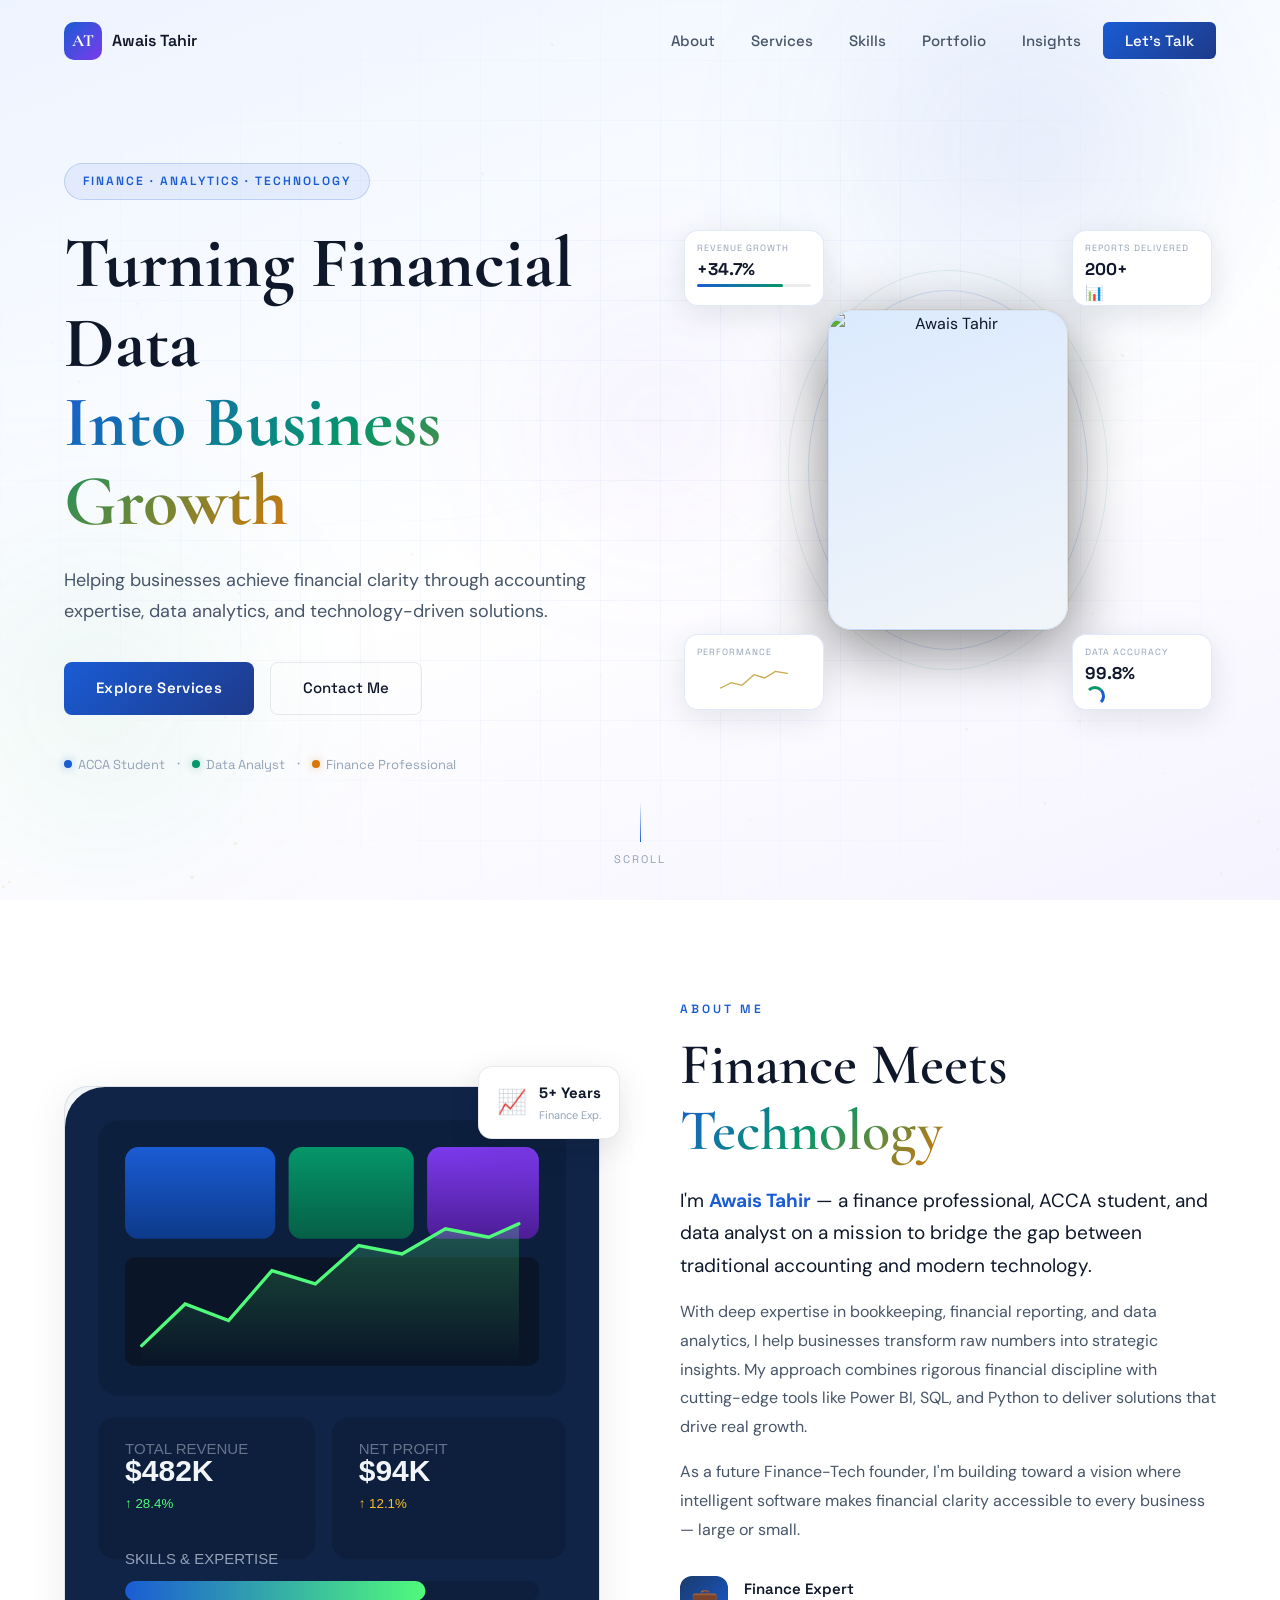
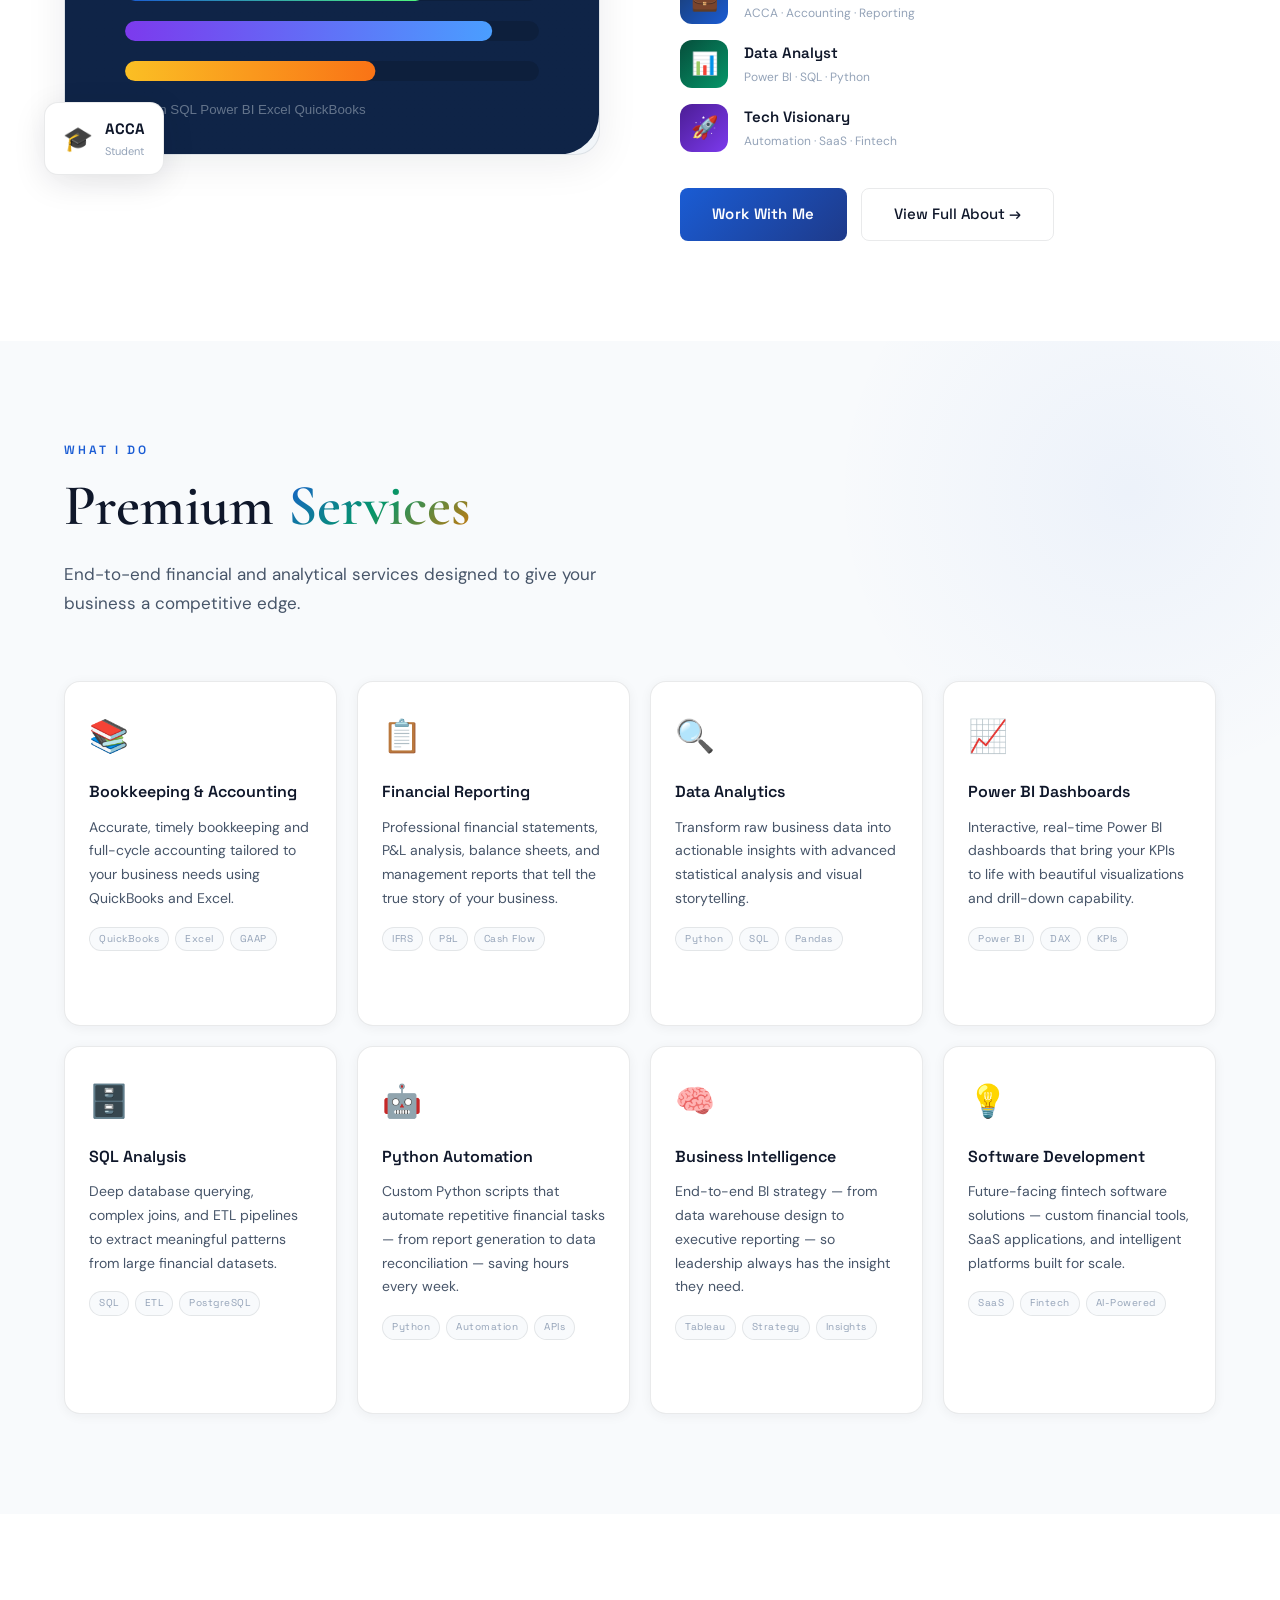
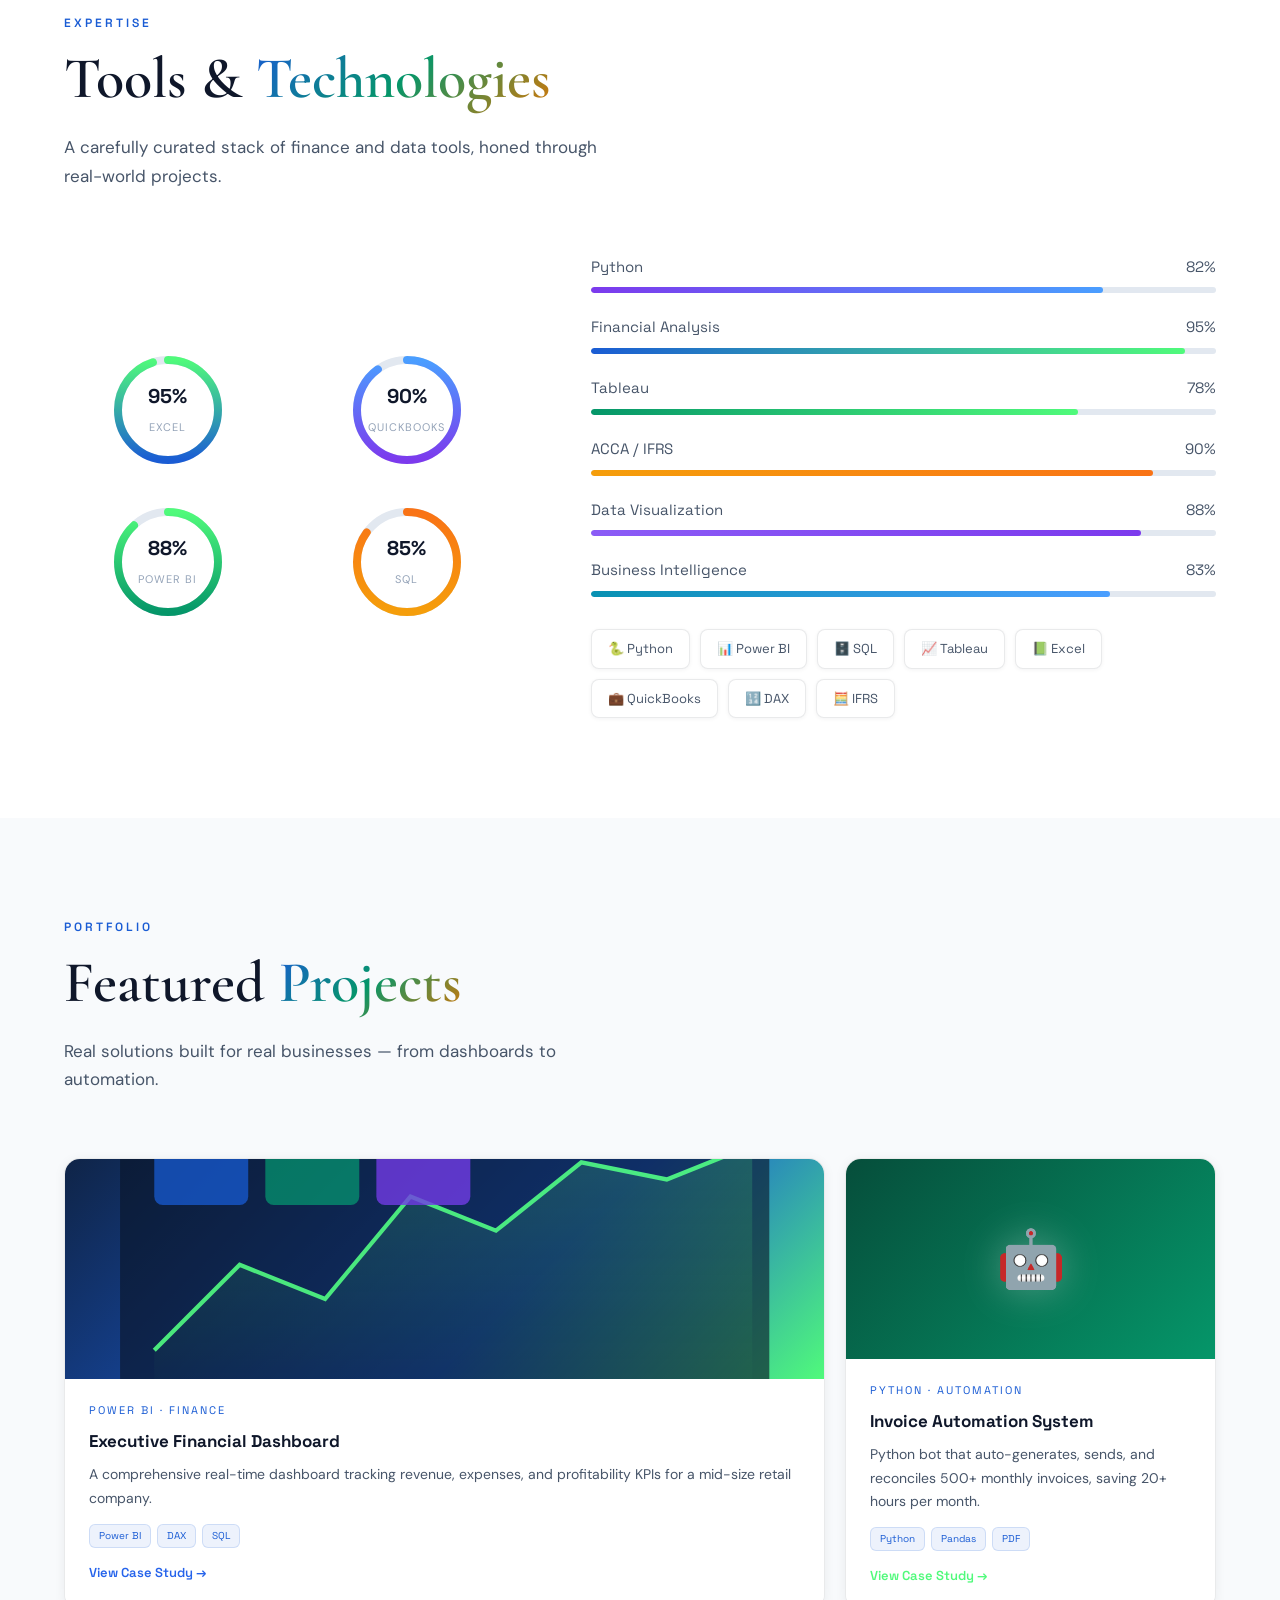
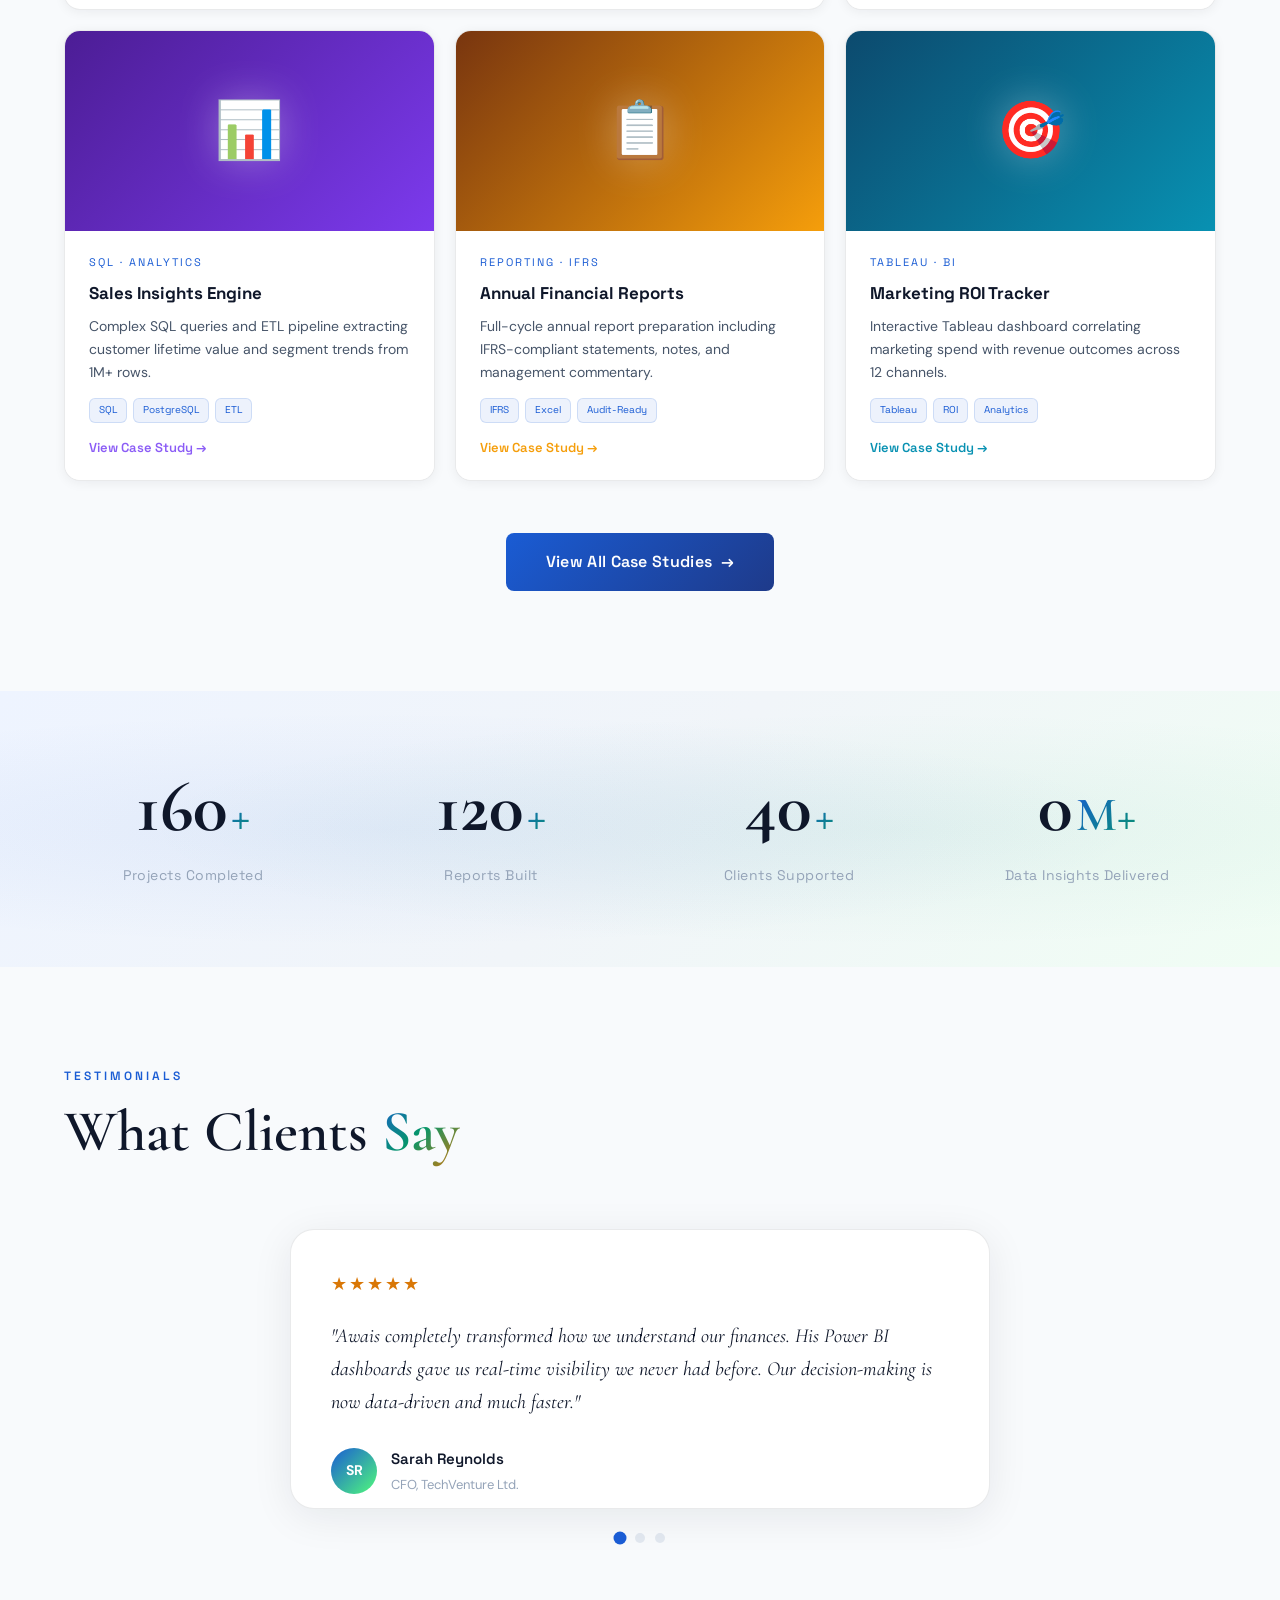
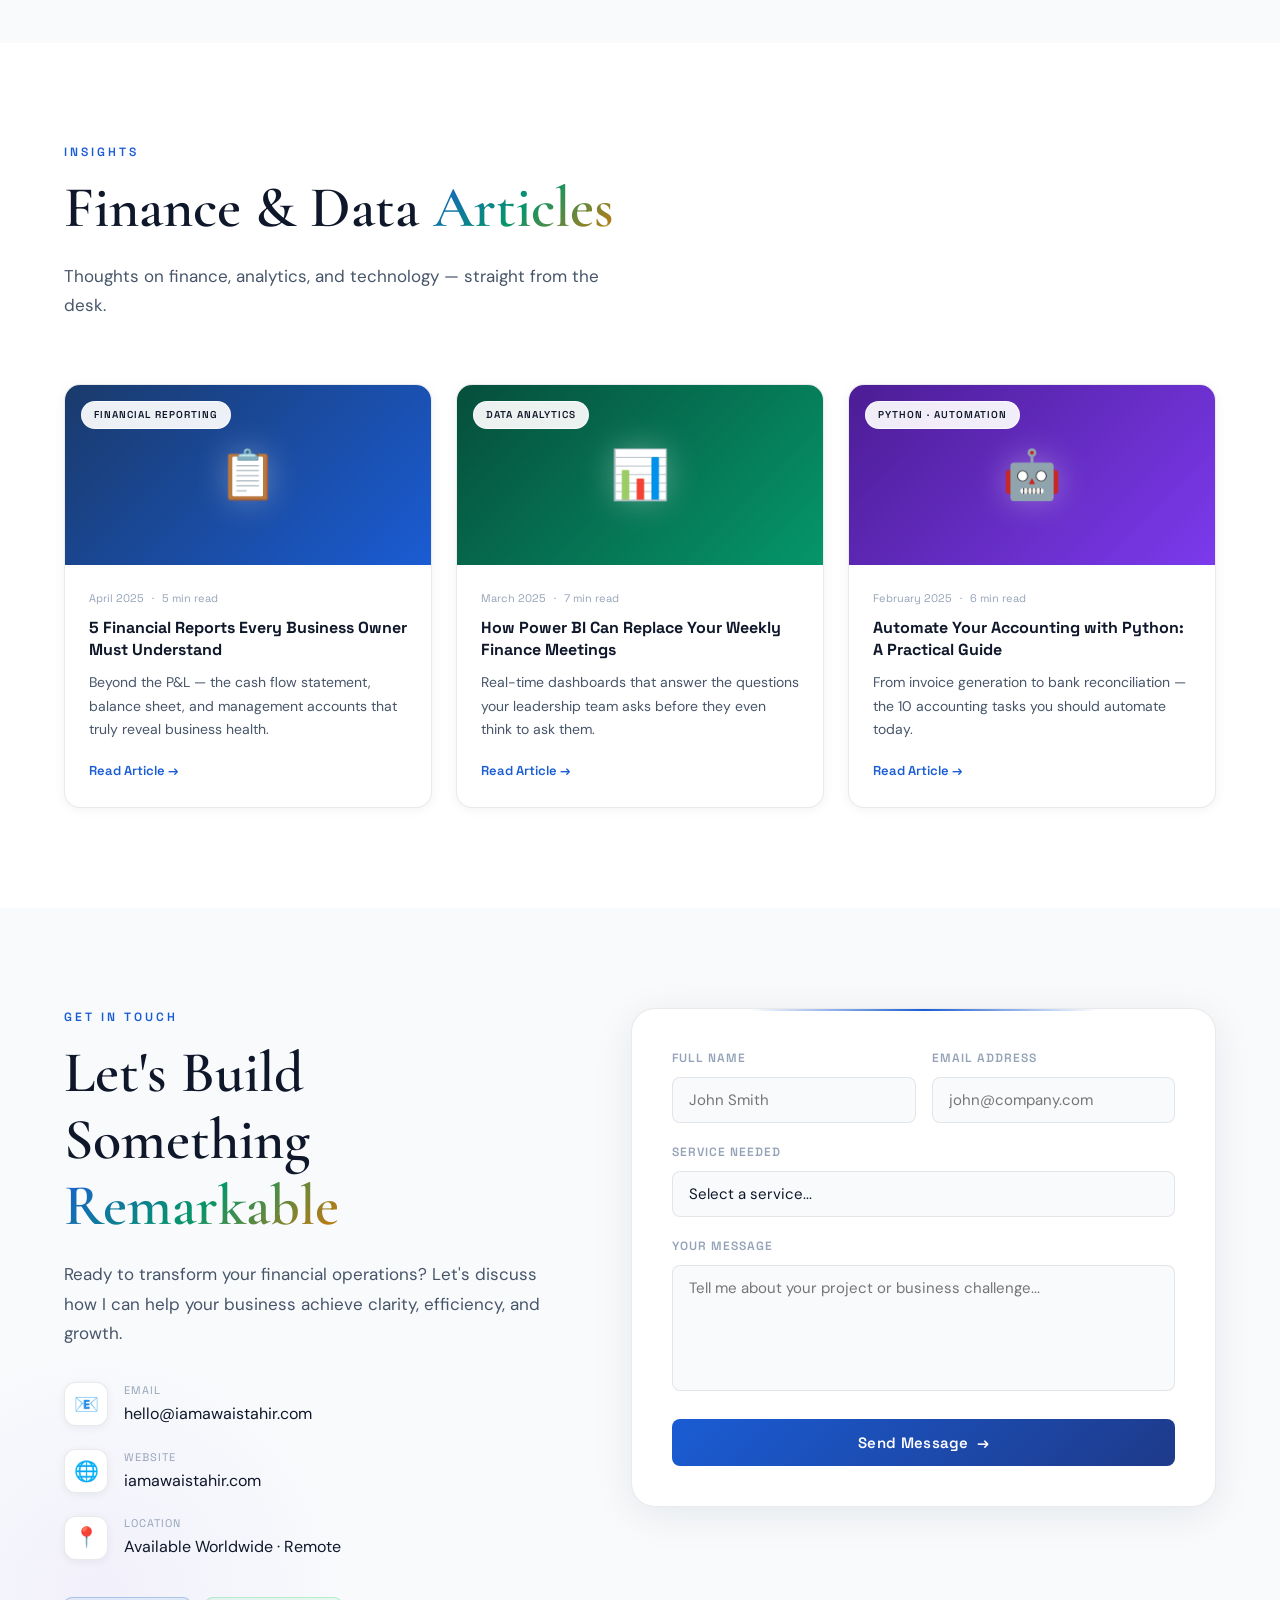
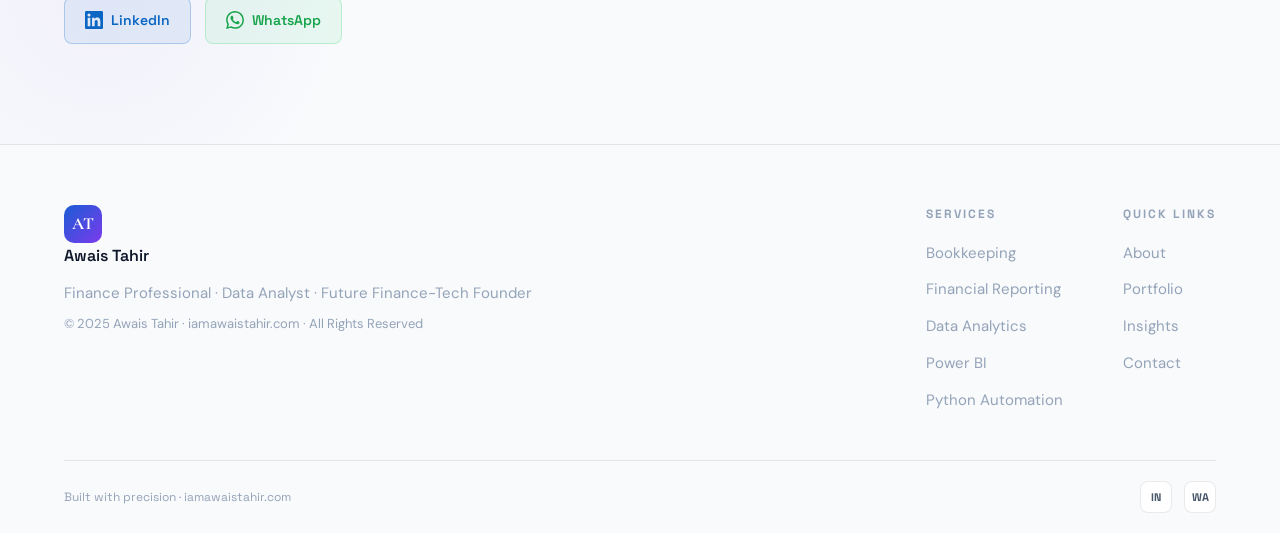
==== commit 974dd0da: "Update links to services, skills, and about pages" ====
--- a/index.html
+++ b/index.html
@@ -16,6 +16,128 @@
   <link rel="preconnect" href="https://fonts.gstatic.com" crossorigin />
   <link href="https://fonts.googleapis.com/css2?family=Cormorant+Garamond:wght@300;400;500;600;700&family=DM+Sans:wght@300;400;500;600&family=Space+Grotesk:wght@400;500;600;700&display=swap" rel="stylesheet" />
   <link rel="stylesheet" href="style.css" />
+  <style>
+    /* ═══════════════════════════════════════════════════════
+       HERO IMAGE + CORNER CARDS FIX
+       ═══════════════════════════════════════════════════════
+
+       Structure:
+       .hero-visual
+         └── .hero-img-frame  (position:relative, has padding for cards)
+               ├── .hero-img-wrap  (the photo box)
+               └── .fc-corner.fc-tl/tr/bl/br  (4 equal cards at corners)
+    ═══════════════════════════════════════════════════════ */
+
+    /* Outer frame — padding creates a guaranteed "moat" around the photo.
+       Cards live in this padding zone and NEVER overlap the photo. */
+    .hero-img-frame {
+      position: relative;
+      /* 
+         padding = card height on top/bottom, card width on left/right
+         Cards are 140×76px so:
+         top/bottom padding = 76px + 8px gap = 84px
+         left/right padding = 140px + 8px gap = 148px
+      */
+      padding: 84px 148px;
+      box-sizing: border-box;
+      display: inline-block;
+    }
+
+    /* Photo box — fills whatever space is left after padding */
+    .hero-img-wrap {
+      position: relative;
+      width: 100%;
+      height: 100%;
+      min-width: 240px;
+      min-height: 320px;
+    }
+
+    .hero-img-placeholder {
+      width: 100%;
+      height: 100%;
+      padding: 0 !important;
+      overflow: hidden;
+      border-radius: var(--radius-lg);
+      box-shadow: 0 16px 64px rgba(0,0,0,.5), 0 0 0 1px rgba(201,168,76,.15);
+    }
+
+    .hero-img-placeholder img {
+      display: block;
+      width: 100%;
+      height: 100%;
+      object-fit: cover;
+      object-position: top center;
+      border-radius: var(--radius-lg);
+    }
+
+    /* Hide old text labels — photo replaces SVG placeholder */
+    .img-label, .img-sublabel { display: none; }
+
+    /* ── All 4 corner cards: identical fixed size ── */
+    .fc-corner {
+      position: absolute !important;
+      width: 140px !important;
+      min-width: 140px !important;
+      max-width: 140px !important;
+      height: 76px !important;
+      min-height: 76px !important;
+      max-height: 76px !important;
+      padding: 10px 12px !important;
+      overflow: hidden !important;
+      box-sizing: border-box !important;
+      z-index: 10;
+      /* Reset any inherited positioning from float-card-1/2/3 */
+      top: auto !important; bottom: auto !important;
+      left: auto !important; right: auto !important;
+      /* keep float animation */
+    }
+
+    /* Uniform content sizing inside every card */
+    .fc-corner .fc-label  { font-size: 9px !important; letter-spacing: 1px; margin-bottom: 3px !important; }
+    .fc-corner .fc-value  { font-size: 17px !important; line-height: 1.2; }
+    .fc-corner .fc-icon   { font-size: 15px !important; margin-top: 2px !important; }
+    .fc-corner .fc-bar    { height: 3px !important; margin-top: 5px !important; }
+    .fc-corner .fc-ring   { width: 20px !important; height: 20px !important; margin-top: 3px !important; }
+    .fc-corner svg        { height: 24px !important; }
+
+    /* ── Corner positions (within the padding zone) ── */
+    .fc-tl { top: 4px !important;    left: 4px !important;    animation: floatAnim 4.0s ease-in-out infinite; }
+    .fc-tr { top: 4px !important;    right: 4px !important;   animation: floatAnim 5.0s ease-in-out infinite 0.4s; }
+    .fc-bl { bottom: 4px !important; left: 4px !important;    animation: floatAnim 3.5s ease-in-out infinite 0.8s; }
+    .fc-br { bottom: 4px !important; right: 4px !important;   animation: floatAnim 4.5s ease-in-out infinite 0.2s; }
+
+    /* ── FONT SIZE RESTORE ──
+       style.css sets html { font-size: 16px } — make sure nothing overrides it.
+       Restore body, paragraph, and heading scales to standard web sizes. */
+    html  { font-size: 16px !important; }
+    body  { font-size: 16px !important; line-height: 1.65 !important; }
+    p     { font-size: 16px; line-height: 1.7; }
+    .section-desc  { font-size: 17px !important; }
+    .about-body    { font-size: 16px !important; }
+    .about-intro   { font-size: 19px !important; }
+    .sc-desc       { font-size: 14px !important; }
+    .port-desc     { font-size: 14px !important; }
+    .blog-excerpt  { font-size: 14px !important; }
+    .sb-header     { font-size: 15px !important; }
+    .nav-links a   { font-size: 15px !important; }
+    .ci-value      { font-size: 16px !important; }
+    .footer-tagline { font-size: 15px !important; }
+    .footer-copy   { font-size: 13px !important; }
+    .fl-col a      { font-size: 15px !important; }
+
+    /* ── MOBILE ── */
+    @media (max-width: 768px) {
+      /* Show hero-visual on mobile (style.css hides it) */
+      .hero-visual  { display: flex !important; flex: none !important; width: 100%; justify-content: center; margin-top: 36px; }
+      /* Remove padding — no corner cards on mobile */
+      .hero-img-frame { padding: 0 !important; display: block; }
+      .hero-img-wrap  { min-width: 200px; min-height: 260px; width: 200px; height: 260px; }
+      /* Hide corner cards cleanly */
+      .fc-corner      { display: none !important; }
+      /* Hide decorative rings */
+      .hero-img-ring  { display: none; }
+    }
+  </style>
 </head>
 <body>
 
@@ -28,8 +150,8 @@
     </a>
     <ul class="nav-links">
       <li><a href="about.html">About</a></li>
-      <li><a href="#services">Services</a></li>
-      <li><a href="#skills">Skills</a></li>
+      <li><a href="services.html">Services</a></li>
+      <li><a href="skills.html">Skills</a></li>
       <li><a href="portfolio.html">Portfolio</a></li>
       <li><a href="#blog">Insights</a></li>
       <li><a href="#contact" class="nav-cta">Let's Talk</a></li>
@@ -44,8 +166,8 @@
 <div class="mobile-menu" id="mobileMenu">
   <ul>
     <li><a href="about.html" onclick="closeMobile()">About</a></li>
-    <li><a href="#services" onclick="closeMobile()">Services</a></li>
-    <li><a href="#skills" onclick="closeMobile()">Skills</a></li>
+    <li><a href="services.html" onclick="closeMobile()">Services</a></li>
+    <li><a href="skills.html" onclick="closeMobile()">Skills</a></li>
     <li><a href="portfolio.html" onclick="closeMobile()">Portfolio</a></li>
     <li><a href="#blog" onclick="closeMobile()">Insights</a></li>
     <li><a href="#contact" onclick="closeMobile()">Contact</a></li>
@@ -85,46 +207,53 @@
     </div>
 
     <div class="hero-visual">
-      <div class="float-card float-card-1 reveal-float">
-        <div class="fc-label">Revenue Growth</div>
-        <div class="fc-value">+34.7%</div>
-        <div class="fc-bar"><div class="fc-fill" style="width:75%"></div></div>
-      </div>
-      <div class="float-card float-card-2 reveal-float" style="animation-delay:.3s">
-        <div class="fc-label">Reports Delivered</div>
-        <div class="fc-value">200+</div>
-        <div class="fc-icon">📊</div>
-      </div>
-      <div class="float-card float-card-3 reveal-float" style="animation-delay:.6s">
-        <div class="fc-label">Data Accuracy</div>
-        <div class="fc-value">99.8%</div>
-        <div class="fc-ring"></div>
-      </div>
-
-      <div class="hero-img-wrap">
-        <div class="hero-img-ring"></div>
-        <div class="hero-img-ring ring-2"></div>
-        <div class="hero-img-placeholder">
-          <img
-            src="Your-Photo.jpg"
-            alt="Awais Tahir"
-            style="width:100%; height:100%; object-fit:cover; object-position:top; border-radius:inherit;"
-          />
-          <div class="img-label">Awais Tahir</div>
-          <div class="img-sublabel">Finance · Analytics · Tech</div>
-        </div>
-        <div class="hero-mini-chart">
-          <svg viewBox="0 0 120 50" fill="none" xmlns="http://www.w3.org/2000/svg">
-            <polyline points="0,40 20,30 40,35 60,15 80,20 100,8 120,12" stroke="url(#cg)" stroke-width="2.5" fill="none" stroke-linecap="round" stroke-linejoin="round"/>
-            <defs>
-              <linearGradient id="cg" x1="0" y1="0" x2="120" y2="0">
-                <stop stop-color="#50fa7b"/>
-                <stop offset="1" stop-color="#4a9eff"/>
-              </linearGradient>
-            </defs>
+      <!-- Outer frame: padding creates space for corner cards outside the photo -->
+      <div class="hero-img-frame">
+
+        <!-- PHOTO — sits in the padded center -->
+        <div class="hero-img-wrap">
+          <div class="hero-img-ring"></div>
+          <div class="hero-img-ring ring-2"></div>
+          <div class="hero-img-placeholder">
+            <img
+              src="Your-Photo.jpg"
+              alt="Awais Tahir"
+              style="width:100%; height:100%; object-fit:cover; object-position:top; border-radius:inherit;"
+            />
+            <div class="img-label">Awais Tahir</div>
+            <div class="img-sublabel">Finance · Analytics · Tech</div>
+          </div>
+        </div>
+
+        <!-- CORNER CARDS — anchored to frame corners, fully outside the photo -->
+        <!-- TOP-LEFT -->
+        <div class="float-card fc-corner fc-tl reveal-float">
+          <div class="fc-label">Revenue Growth</div>
+          <div class="fc-value">+34.7%</div>
+          <div class="fc-bar"><div class="fc-fill" style="width:75%"></div></div>
+        </div>
+        <!-- TOP-RIGHT -->
+        <div class="float-card fc-corner fc-tr reveal-float" style="animation-delay:.25s">
+          <div class="fc-label">Reports Delivered</div>
+          <div class="fc-value">200+</div>
+          <div class="fc-icon">📊</div>
+        </div>
+        <!-- BOTTOM-LEFT -->
+        <div class="float-card fc-corner fc-bl reveal-float" style="animation-delay:.5s">
+          <div class="fc-label">Performance</div>
+          <svg viewBox="0 0 100 36" fill="none" xmlns="http://www.w3.org/2000/svg" style="width:100%;margin-top:5px">
+            <polyline points="0,30 16,22 32,26 50,10 66,15 82,5 100,8" stroke="url(#fcc)" stroke-width="2" fill="none" stroke-linecap="round"/>
+            <defs><linearGradient id="fcc" x1="0" y1="0" x2="100" y2="0"><stop stop-color="#c9a84c"/><stop offset="1" stop-color="#f0d080"/></linearGradient></defs>
           </svg>
         </div>
-      </div>
+        <!-- BOTTOM-RIGHT -->
+        <div class="float-card fc-corner fc-br reveal-float" style="animation-delay:.75s">
+          <div class="fc-label">Data Accuracy</div>
+          <div class="fc-value">99.8%</div>
+          <div class="fc-ring"></div>
+        </div>
+
+      </div><!-- end hero-img-frame -->
     </div>
   </div>
 
@@ -711,7 +840,7 @@
         <div class="fl-col">
           <div class="fl-title">Quick Links</div>
           <!-- ✅ FIX: footer about link updated to match renamed section id -->
-          <a href="#about-section">About</a>
+          <a href="about.html">About</a>
           <a href="portfolio.html">Portfolio</a>
           <a href="#blog">Insights</a>
           <a href="#contact">Contact</a>
@@ -721,8 +850,8 @@
     <div class="footer-bottom">
       <span>Built with precision · iamawaistahir.com</span>
       <div class="footer-socials">
-        <a href="https://linkedin.com" target="_blank" aria-label="LinkedIn">in</a>
-        <a href="https://wa.me/923001234567" target="_blank" aria-label="WhatsApp">wa</a>
+        <a href="https://linkedin.com/in/iamawais1628" target="_blank" aria-label="LinkedIn">in</a>
+        <a href="https://wa.me/923000889402" target="_blank" aria-label="WhatsApp">wa</a>
       </div>
     </div>
   </div>
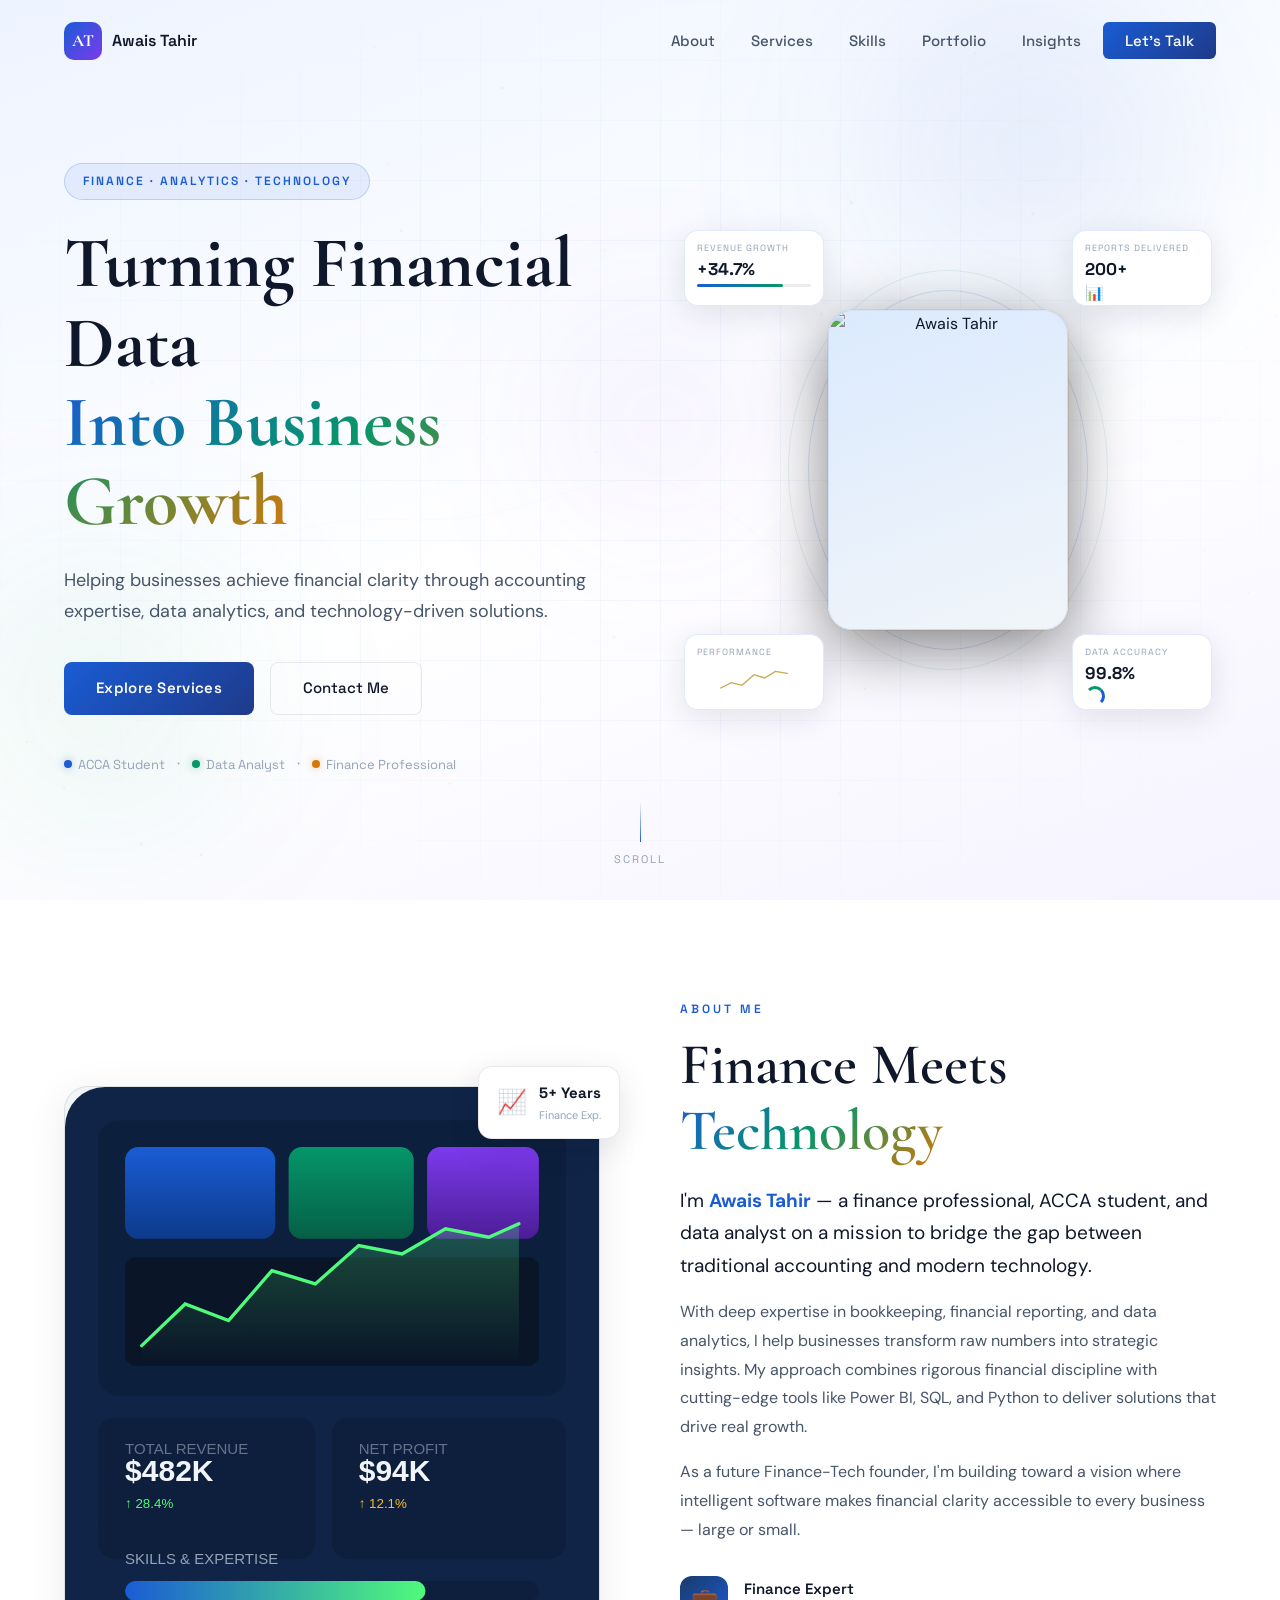
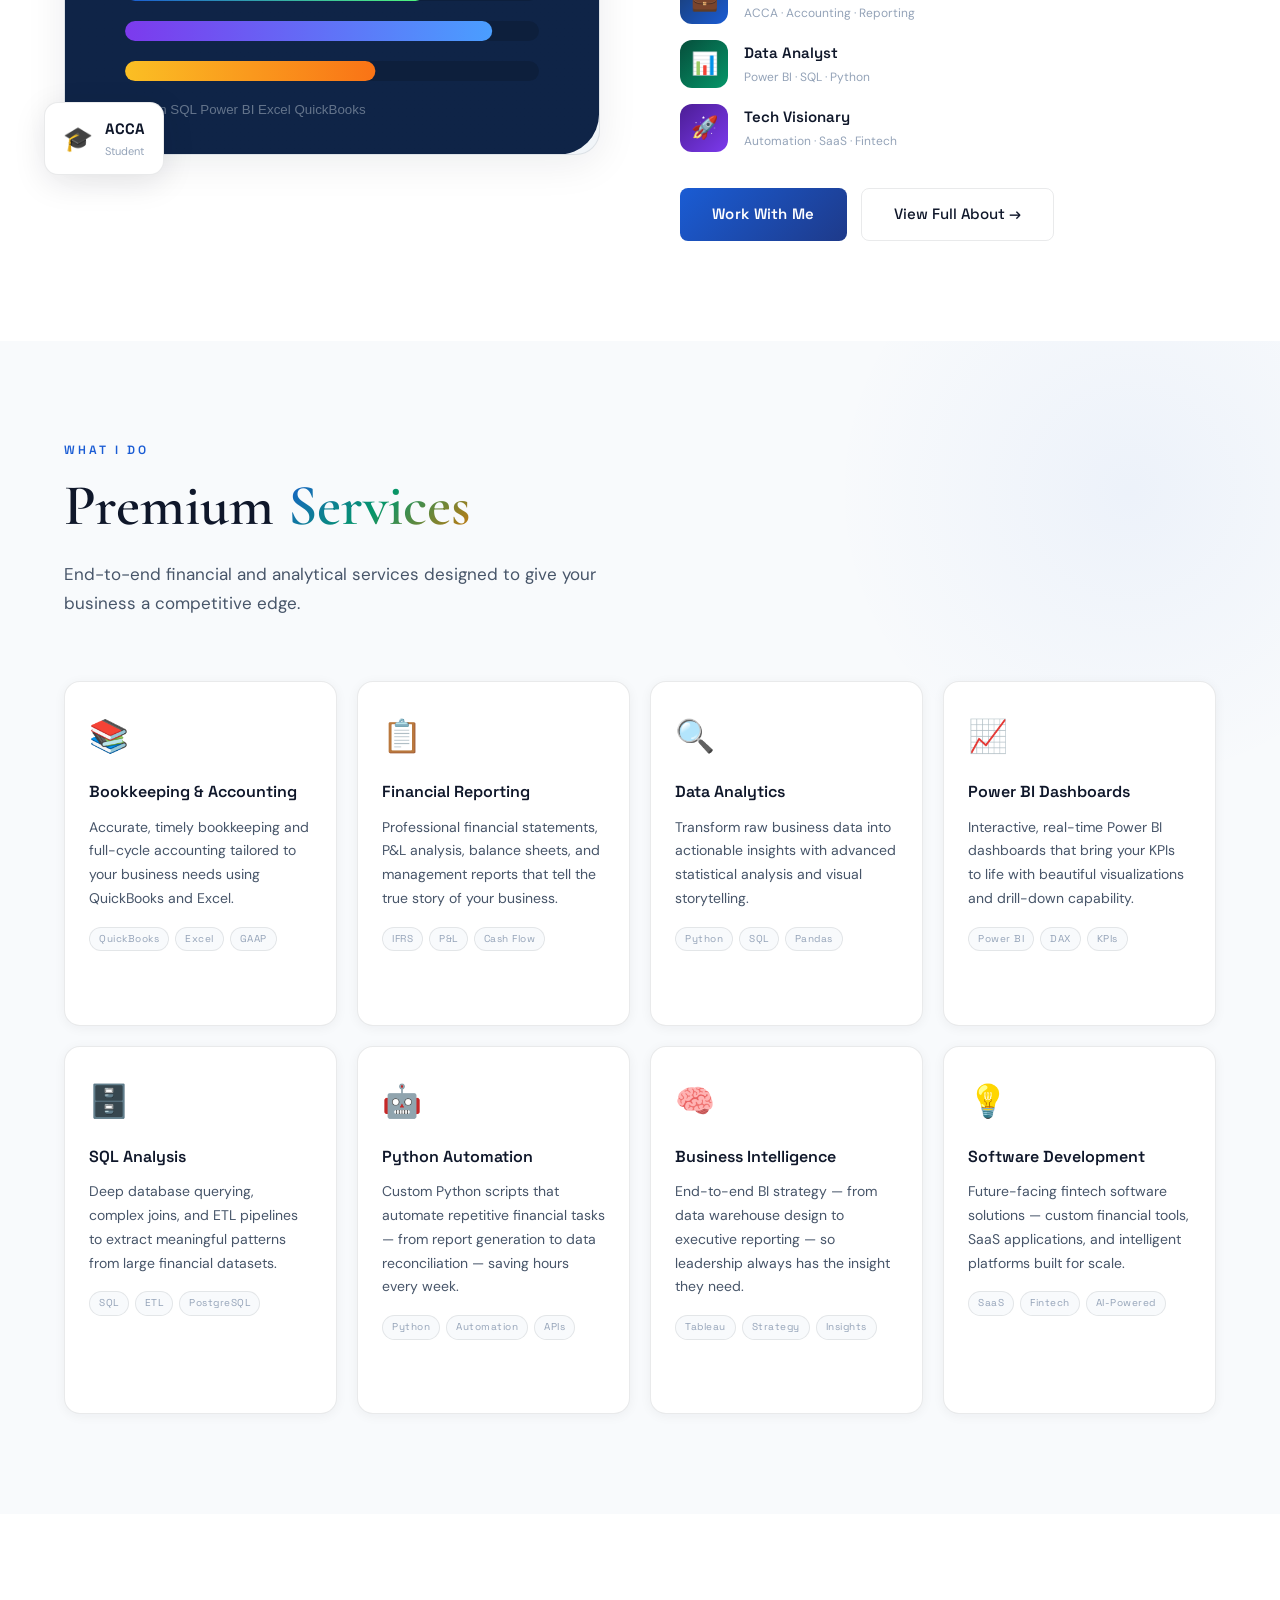
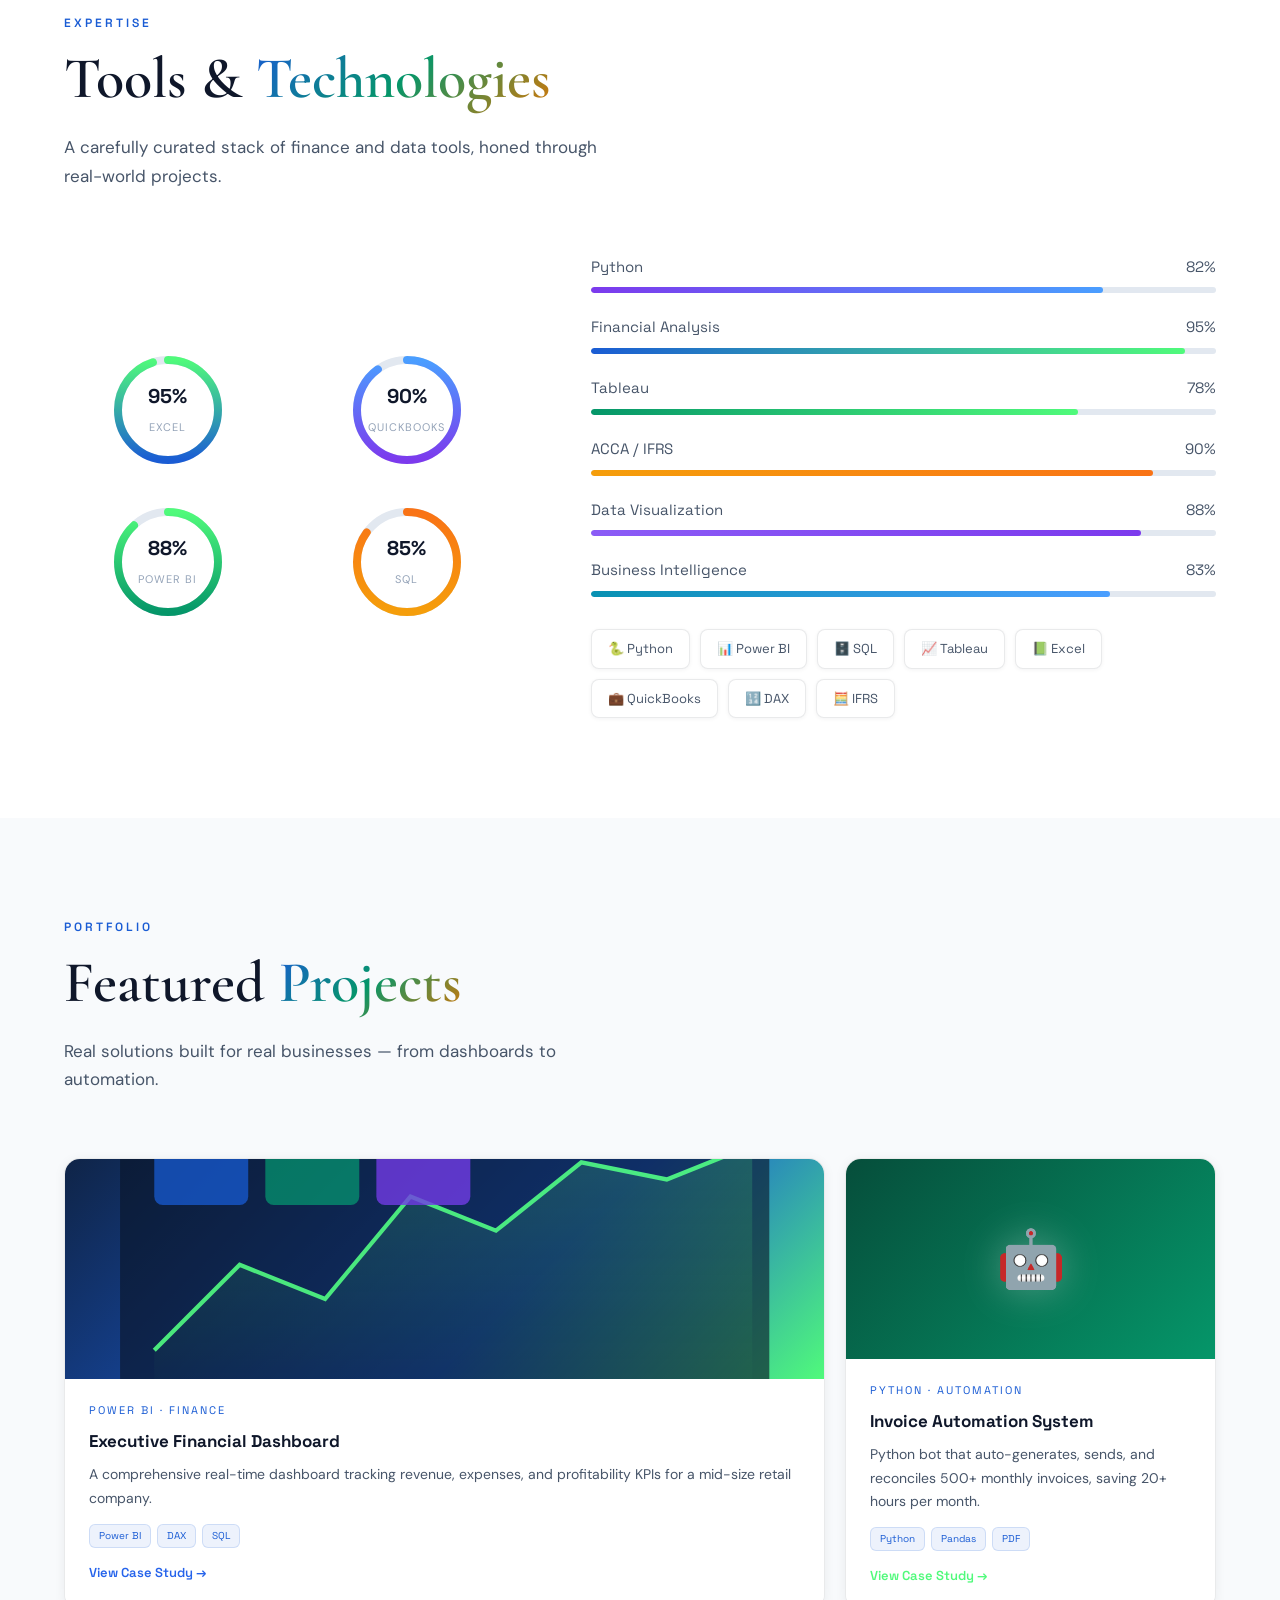
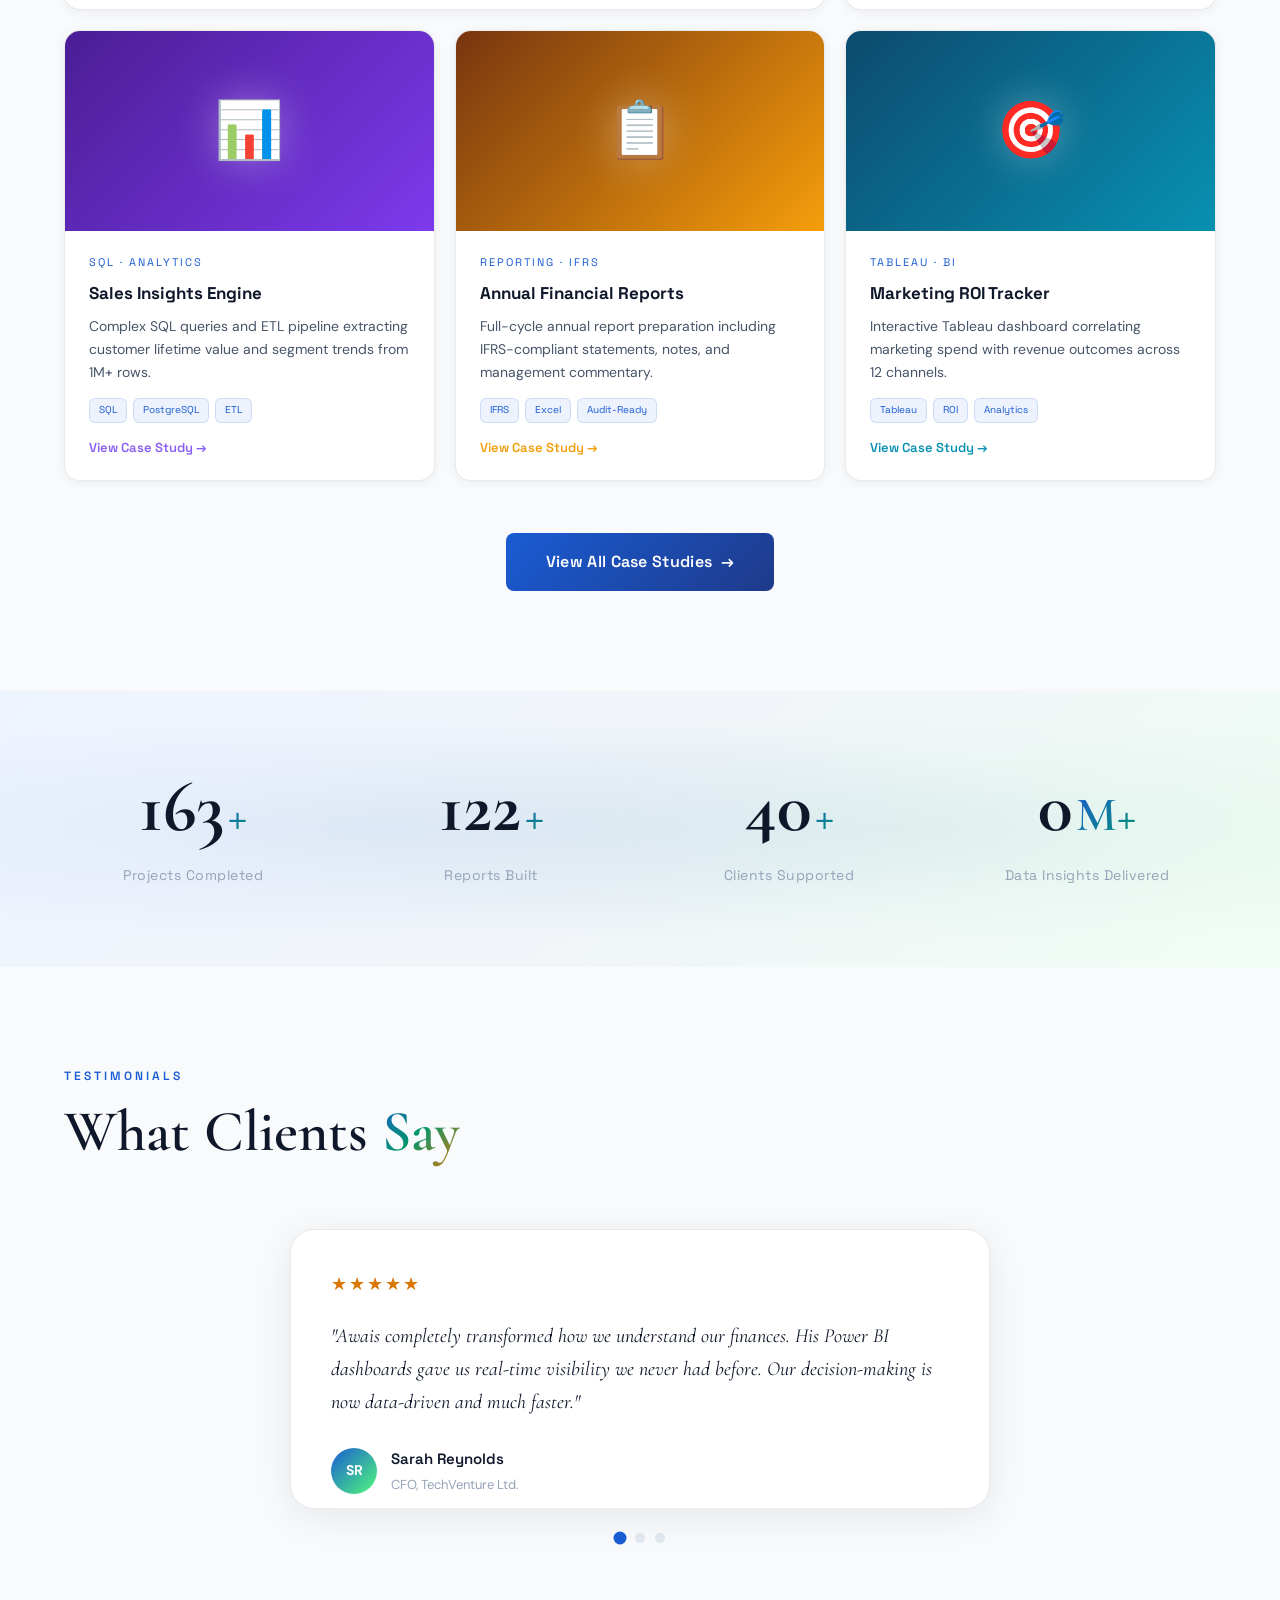
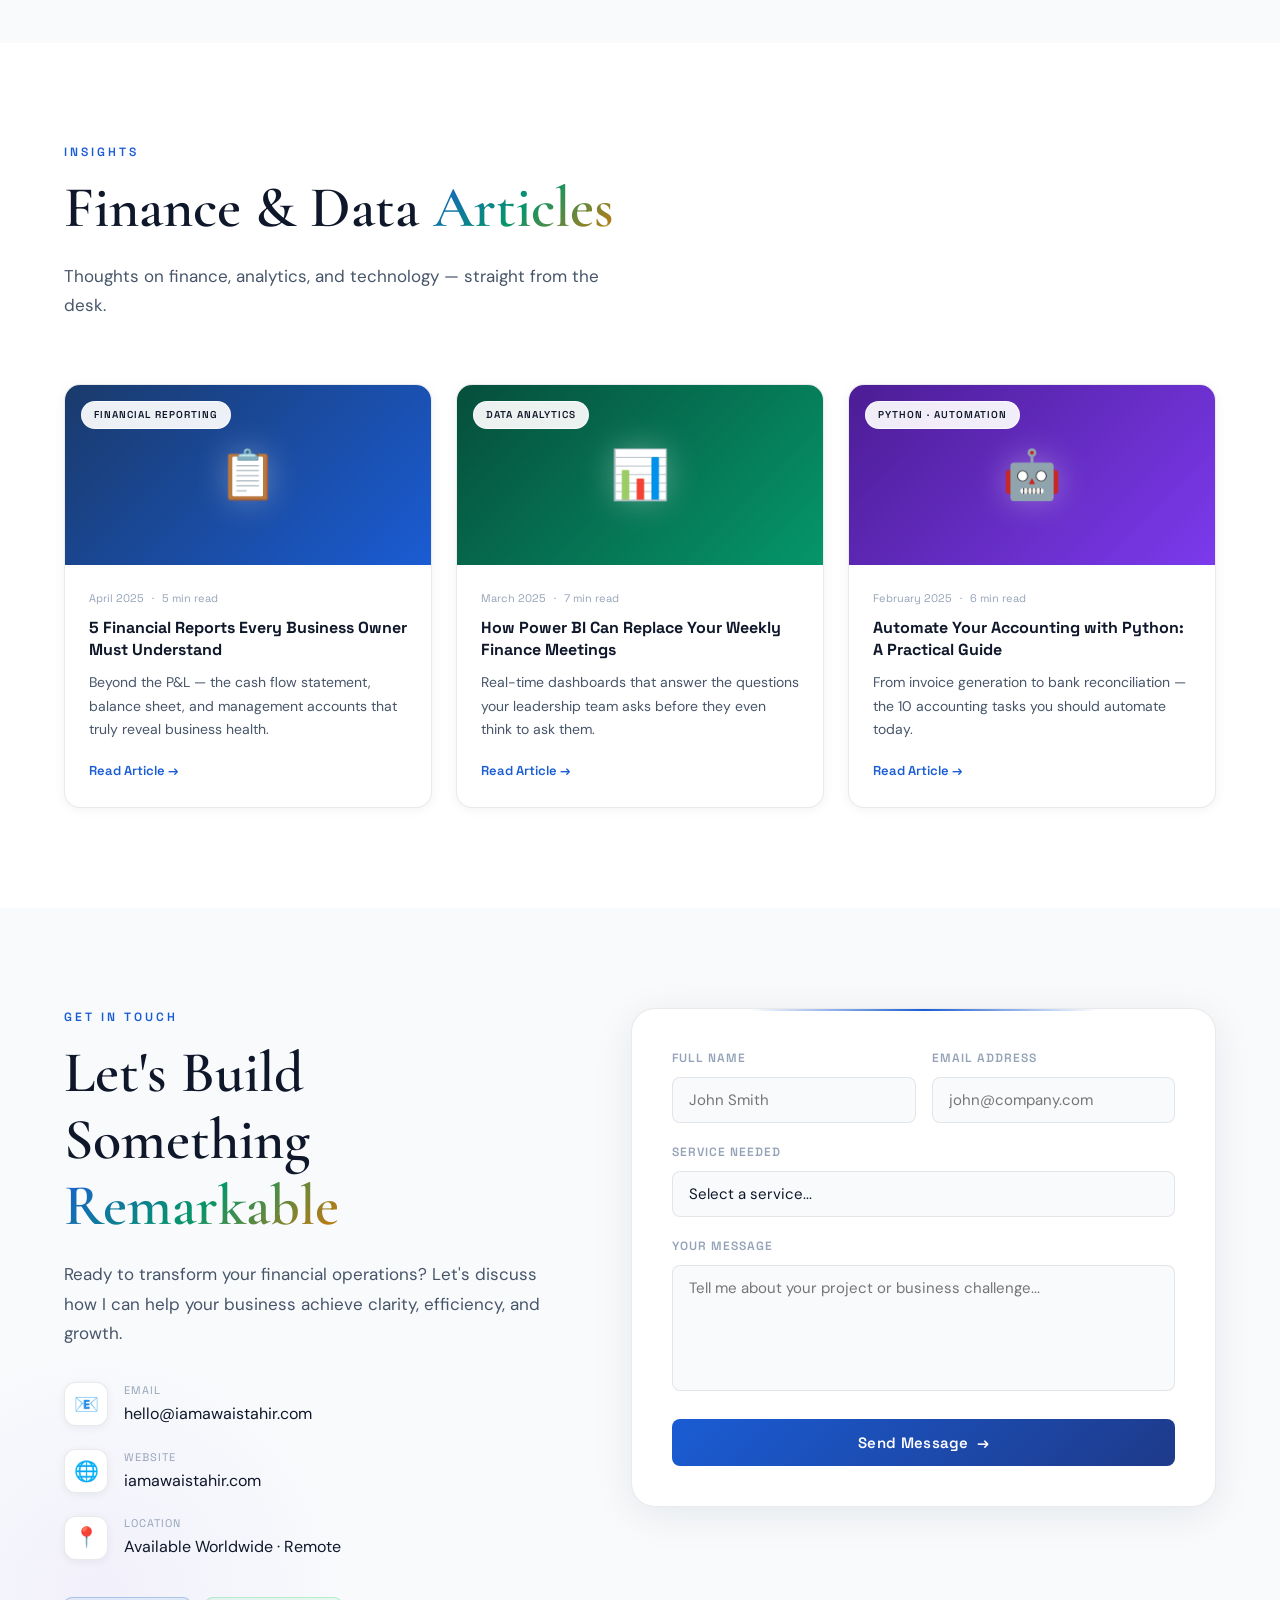
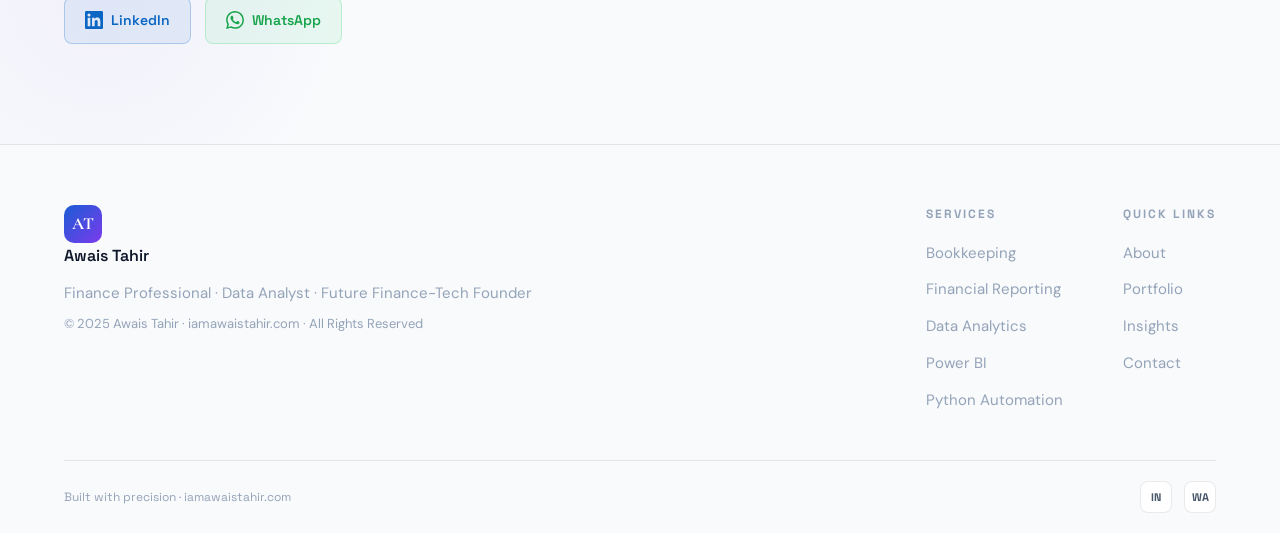
==== commit f10f2ce3: "Fix formatting issues in index.html" ====
--- a/index.html
+++ b/index.html
@@ -436,7 +436,6 @@
     </div>
   </div>
 </section>
-
 <!-- ═══════════════════════ SKILLS ═══════════════════════ -->
 <section id="skills" class="section">
   <div class="container">
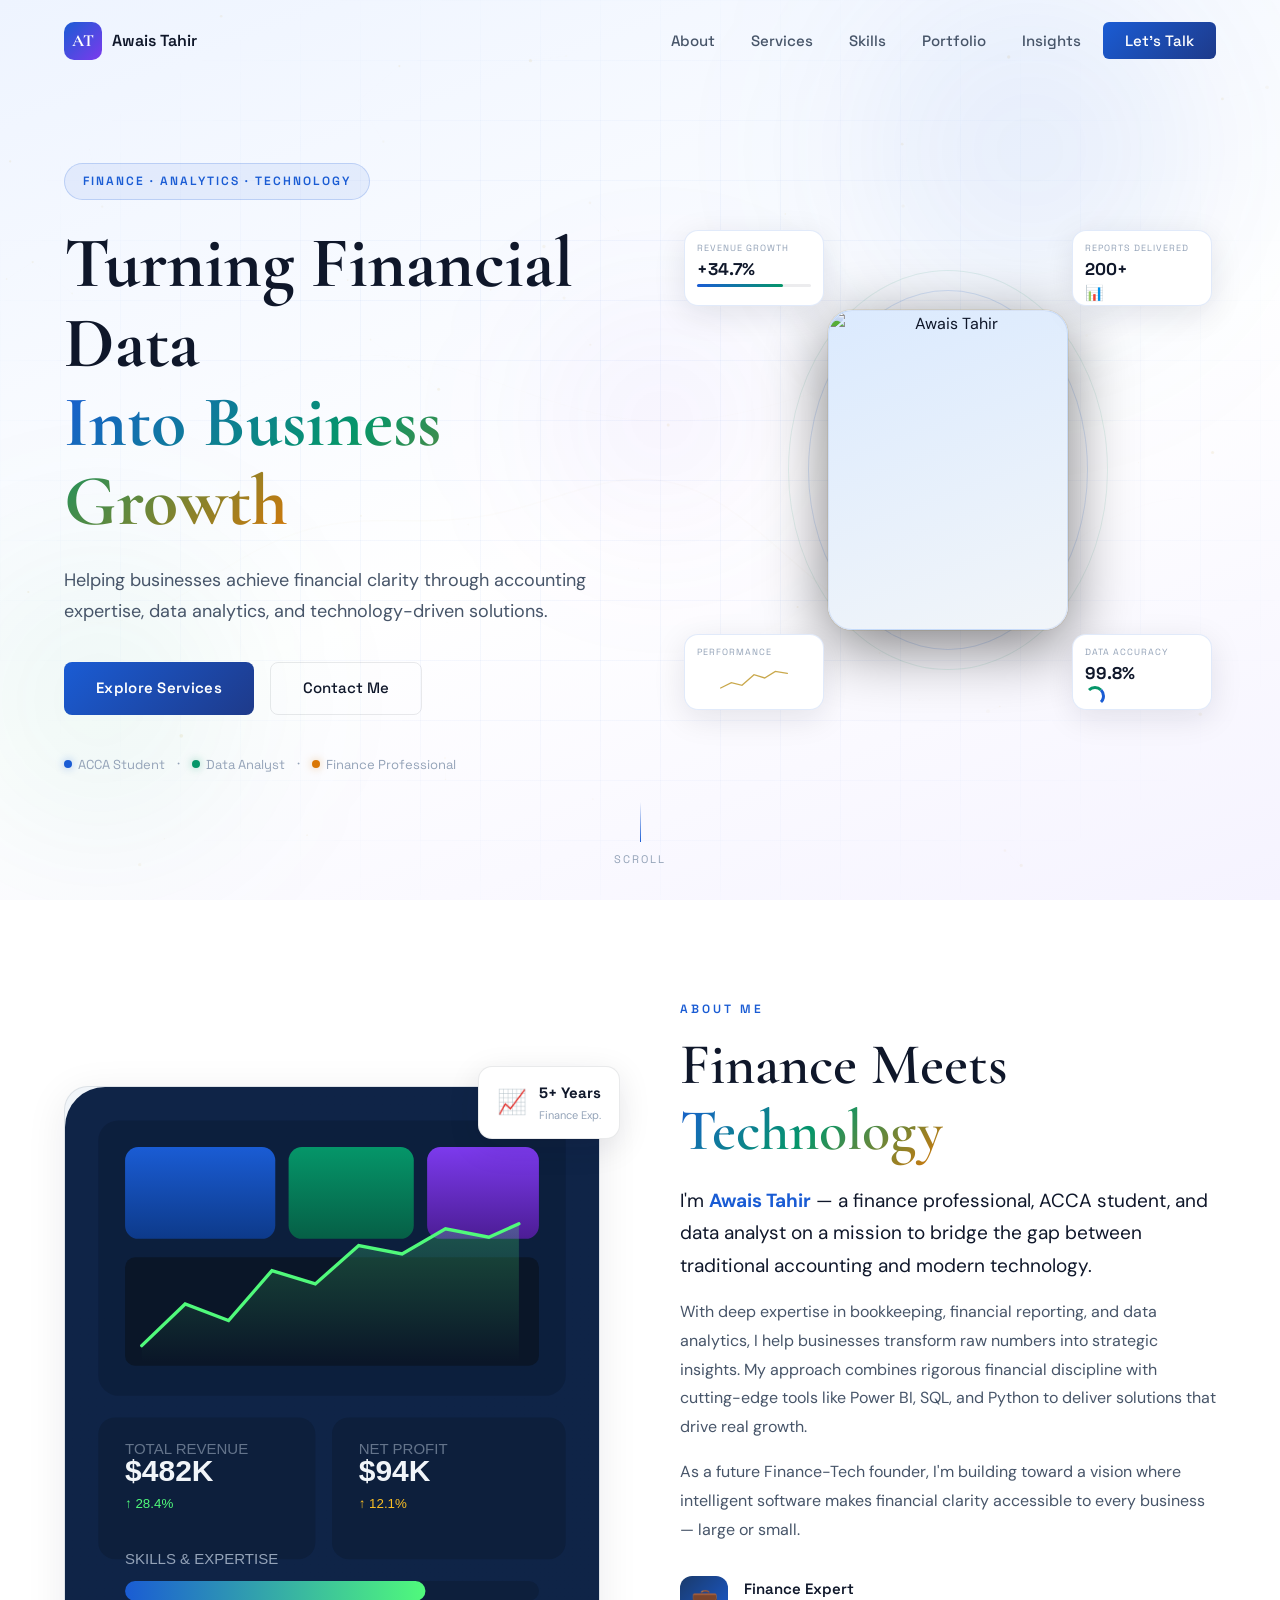
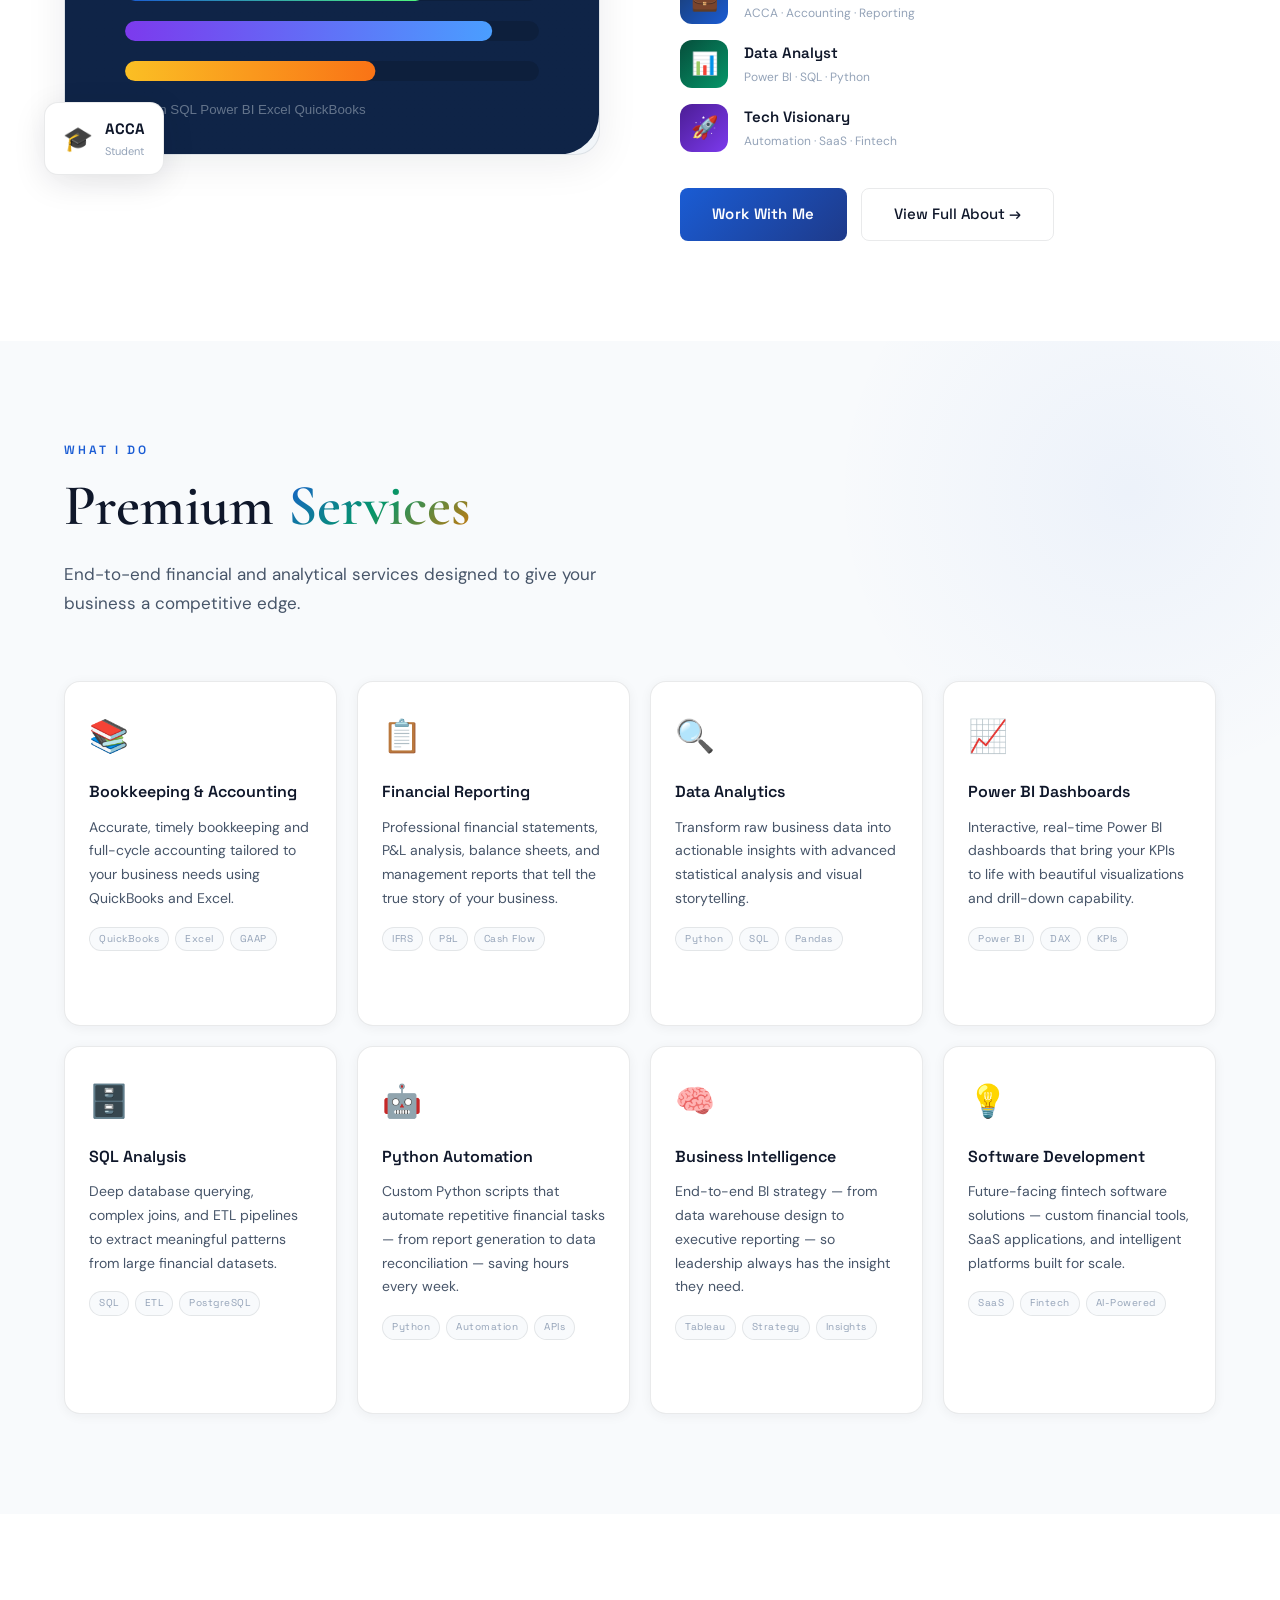
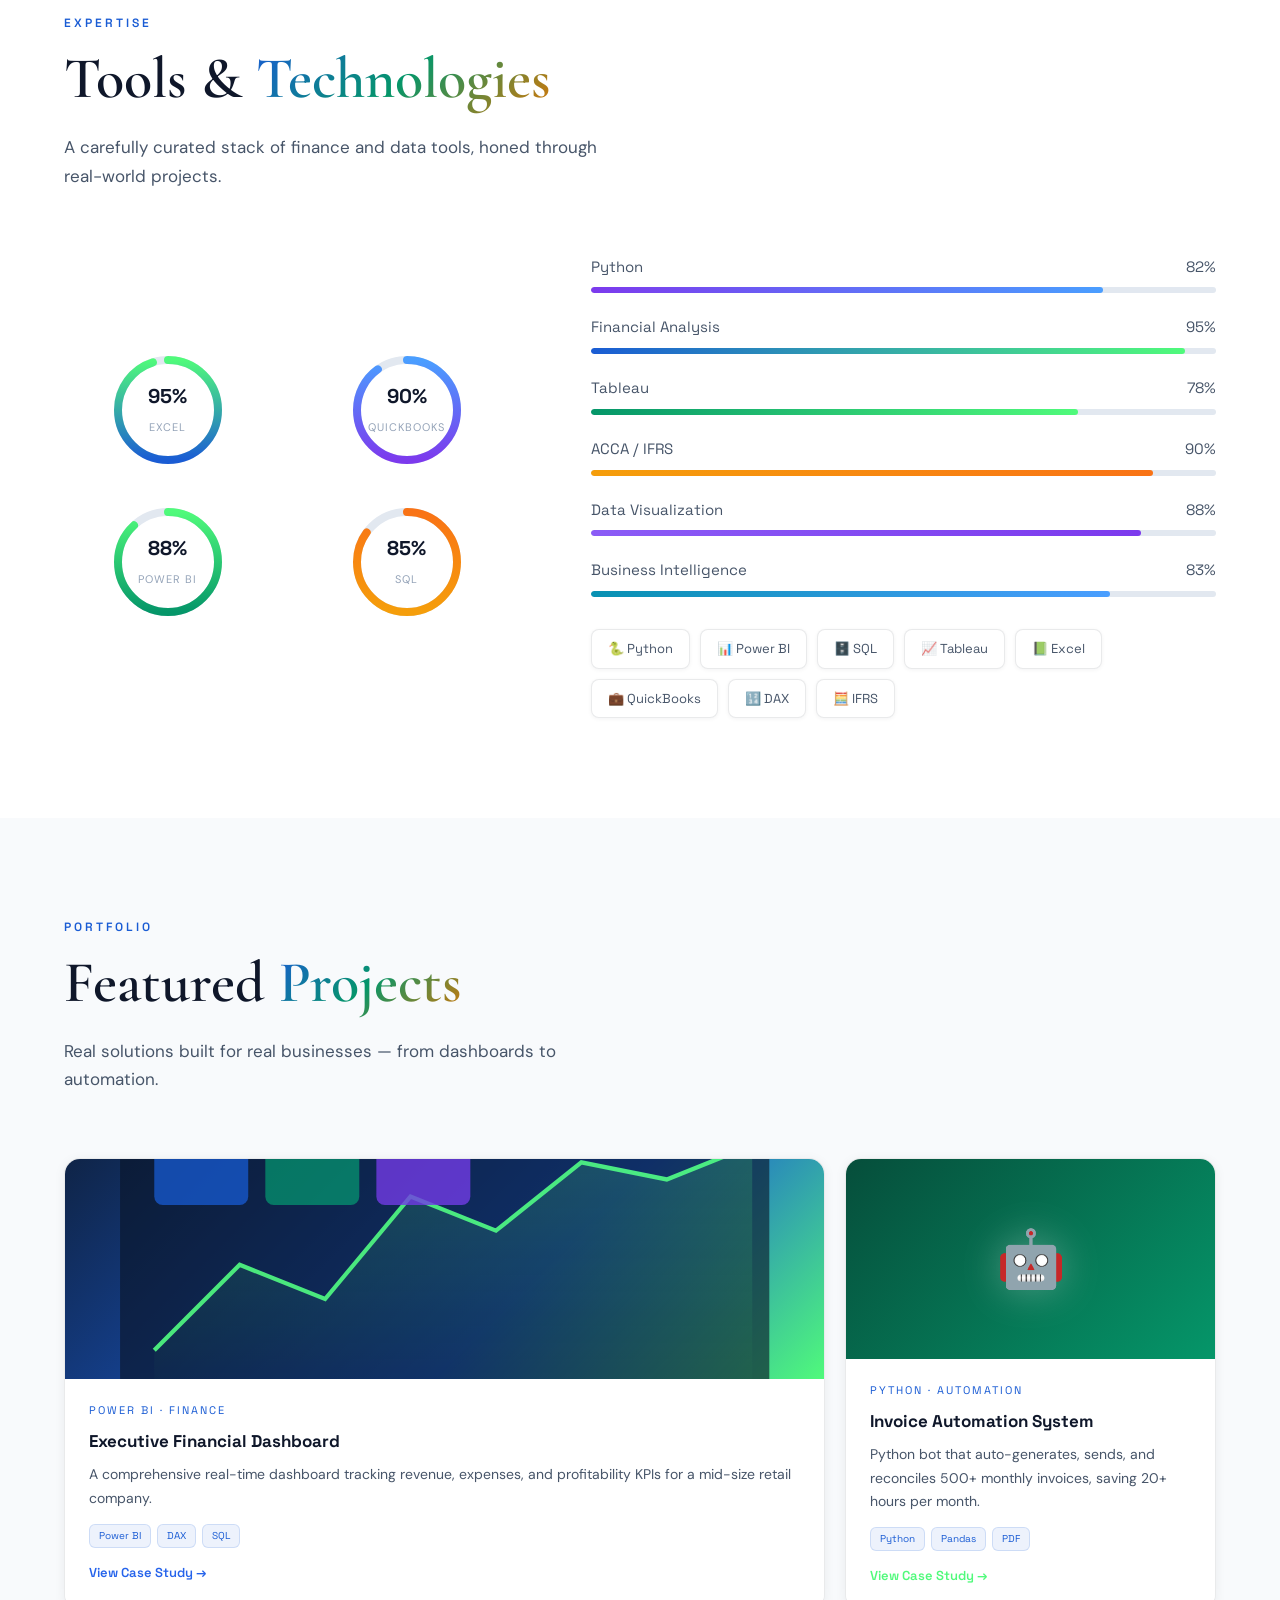
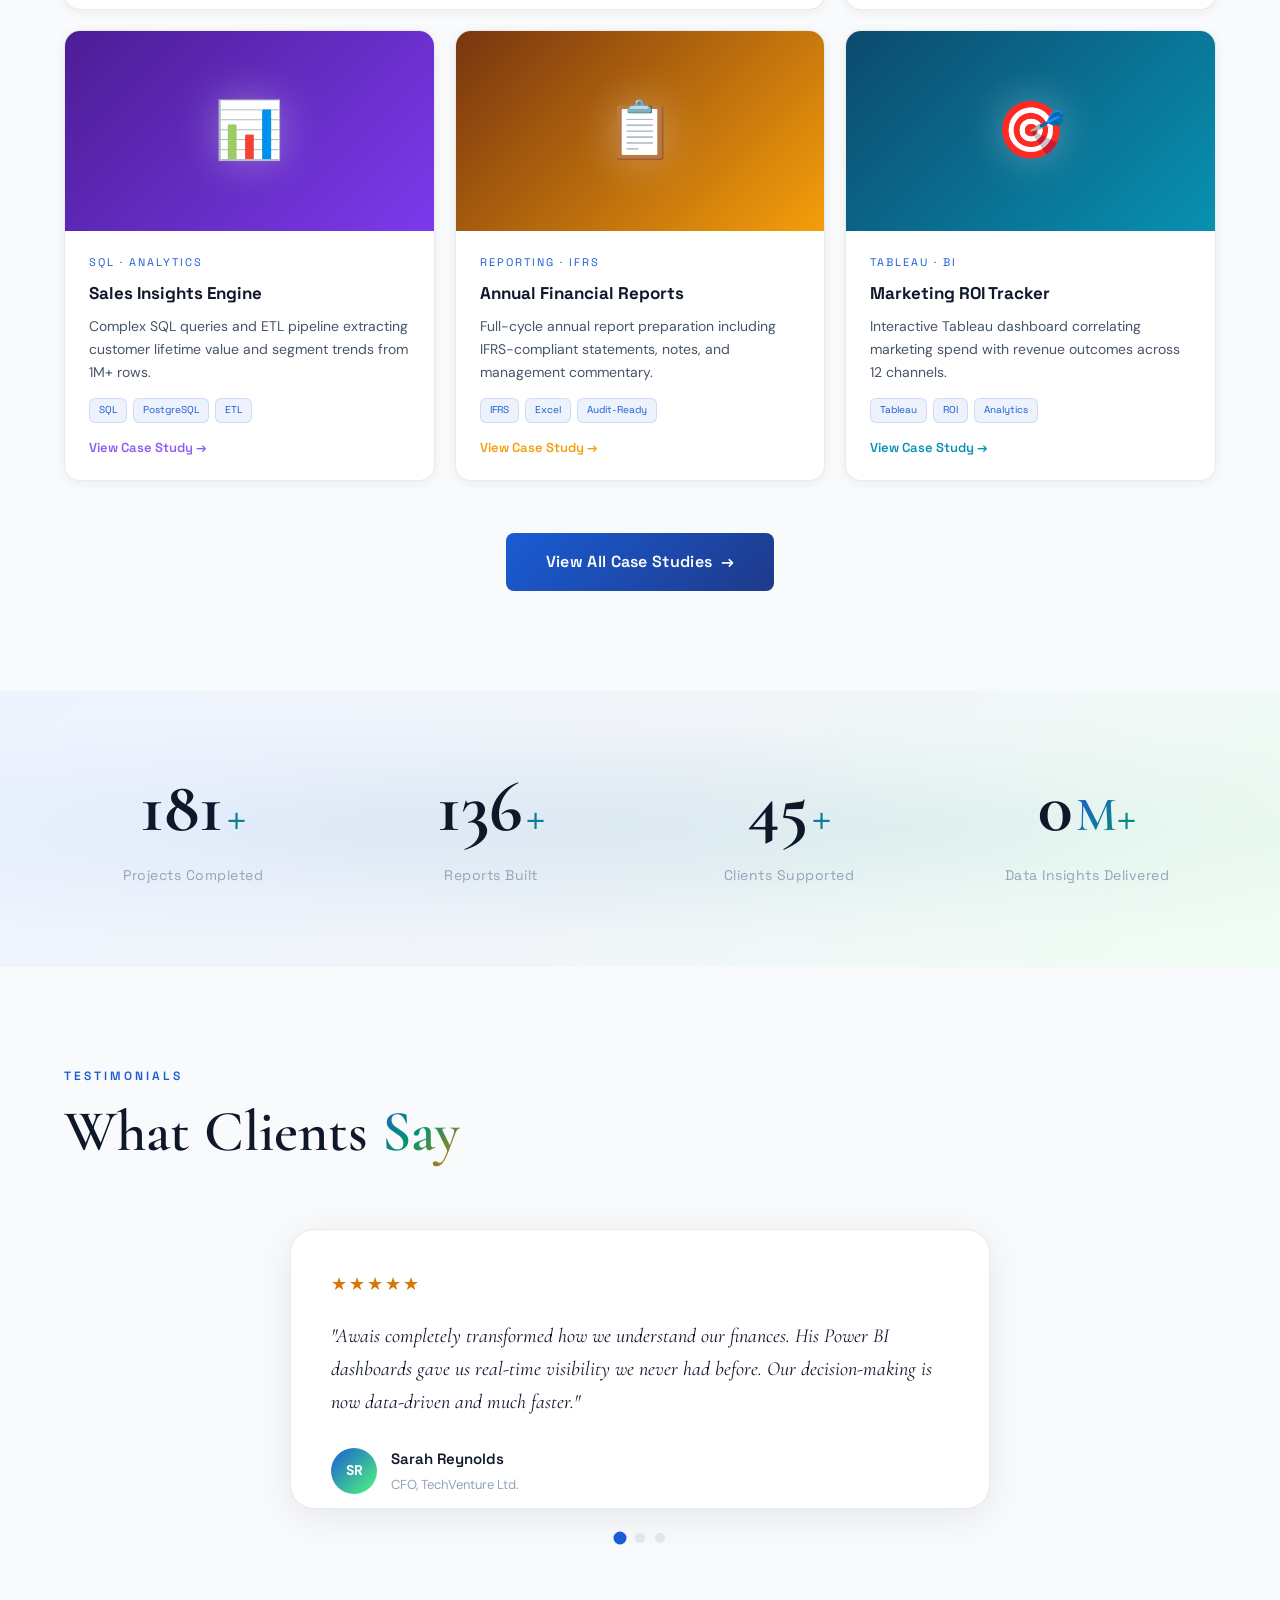
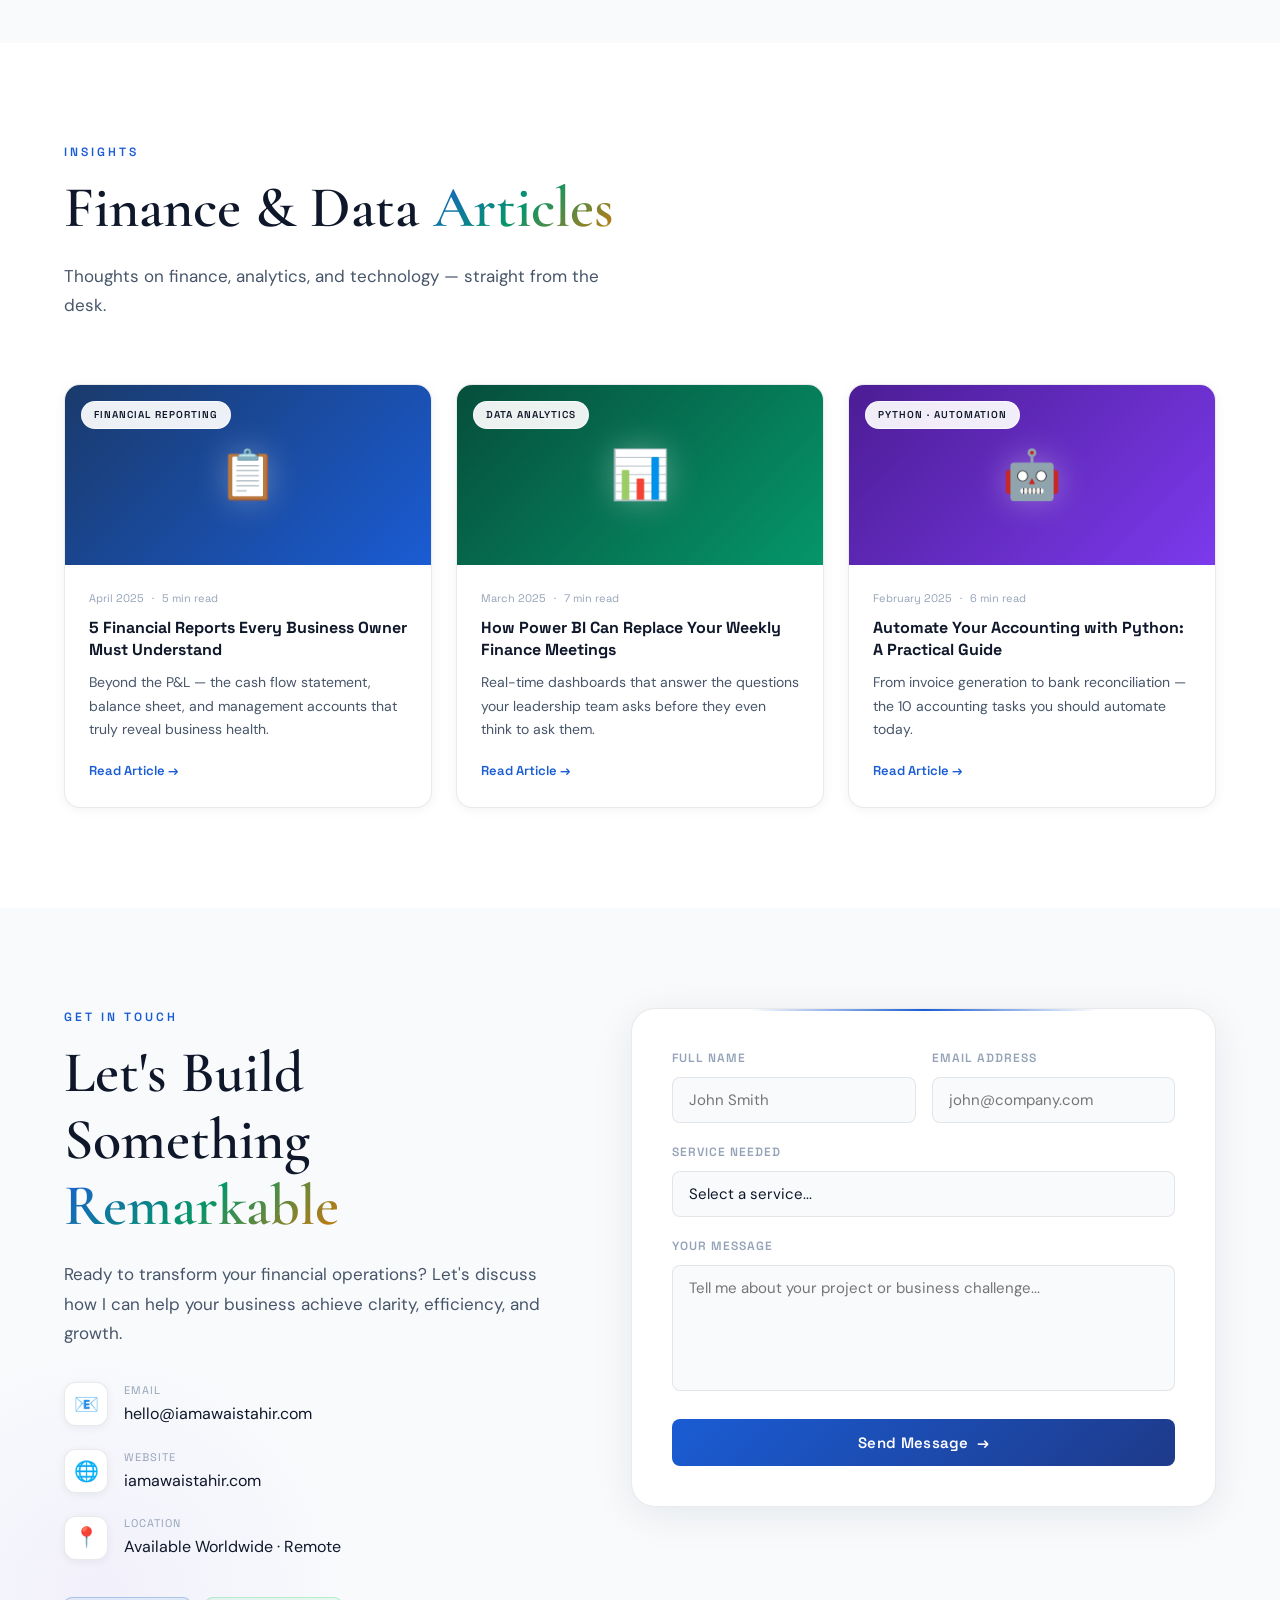
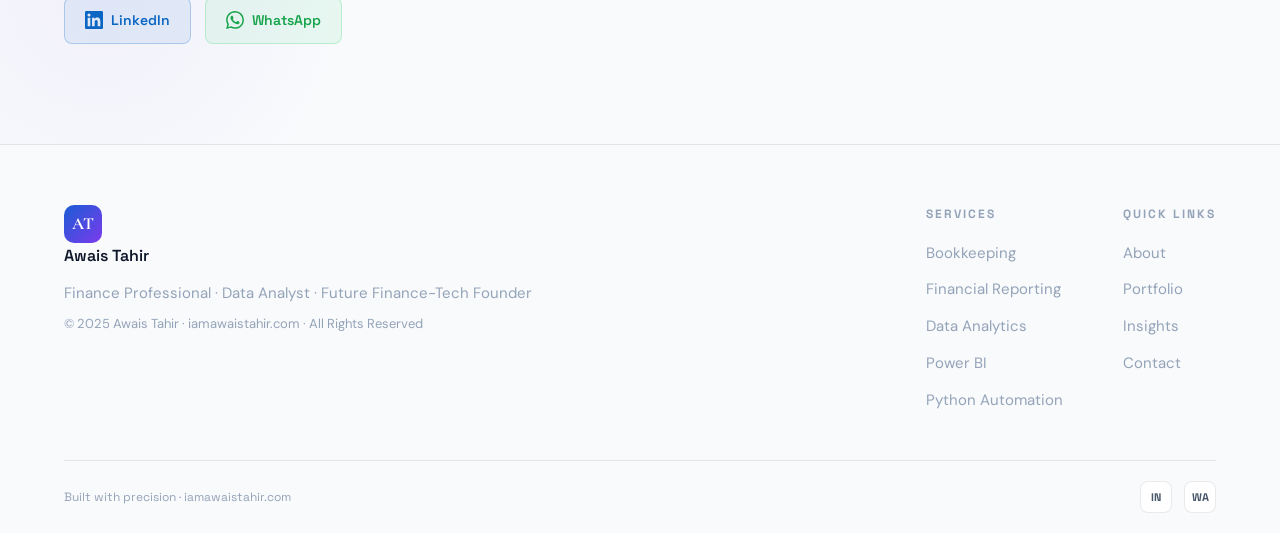
==== commit 1f94afb7: "Add favicon link to index.html" ====
--- a/index.html
+++ b/index.html
@@ -14,6 +14,7 @@
   <link rel="canonical" href="https://iamawaistahir.com" />
   <link rel="preconnect" href="https://fonts.googleapis.com" />
   <link rel="preconnect" href="https://fonts.gstatic.com" crossorigin />
+  <link rel="icon" href="/favicon.svg" type="image/svg+xml">
   <link href="https://fonts.googleapis.com/css2?family=Cormorant+Garamond:wght@300;400;500;600;700&family=DM+Sans:wght@300;400;500;600&family=Space+Grotesk:wght@400;500;600;700&display=swap" rel="stylesheet" />
   <link rel="stylesheet" href="style.css" />
   <style>
@@ -124,7 +125,35 @@
     .footer-tagline { font-size: 15px !important; }
     .footer-copy   { font-size: 13px !important; }
     .fl-col a      { font-size: 15px !important; }
-
+/* Arrow link — desktop hover works via style.css already */
+a.sc-arrow { text-decoration: none; display: inline-block; cursor: pointer; }
+
+/* Mobile: force visible since hover doesn't work on touch */
+@media (max-width: 768px) {
+  a.sc-arrow {
+    opacity: 1 !important;
+    transform: translateX(0) !important;
+    display: flex !important;
+    align-items: center;
+    justify-content: center;
+    margin-top: 12px;
+    width: 100%;
+    padding: 10px 0;
+    font-size: 18px;
+    color: var(--blue-light);
+    background: rgba(201,168,76,.06);
+    border: 1px solid rgba(201,168,76,.2);
+    border-radius: 8px;
+    min-height: 44px;
+  }
+  a.sc-arrow::before {
+    content: 'View Service  ';
+    font-size: 13px;
+    font-weight: 600;
+    font-family: var(--font-ui);
+  }
+}
+    
     /* ── MOBILE ── */
     @media (max-width: 768px) {
       /* Show hero-visual on mobile (style.css hides it) */
@@ -368,6 +397,7 @@
 </section>
 
 <!-- ═══════════════════════ SERVICES ═══════════════════════ -->
+<!-- ═══════════════════════ SERVICES ═══════════════════════ -->
 <section id="services" class="section section-dark">
   <div class="services-bg-orb"></div>
   <div class="container">
@@ -382,56 +412,56 @@
         <h3 class="sc-title">Bookkeeping & Accounting</h3>
         <p class="sc-desc">Accurate, timely bookkeeping and full-cycle accounting tailored to your business needs using QuickBooks and Excel.</p>
         <div class="sc-tags"><span>QuickBooks</span><span>Excel</span><span>GAAP</span></div>
-        <div class="sc-arrow">→</div>
+        <a href="services.html#bookkeeping" class="sc-arrow">→</a>
       </div>
       <div class="service-card scroll-reveal" style="--accent:#059669;transition-delay:.08s">
         <div class="sc-glow"></div><div class="sc-icon">📋</div>
         <h3 class="sc-title">Financial Reporting</h3>
         <p class="sc-desc">Professional financial statements, P&L analysis, balance sheets, and management reports that tell the true story of your business.</p>
         <div class="sc-tags"><span>IFRS</span><span>P&L</span><span>Cash Flow</span></div>
-        <div class="sc-arrow">→</div>
+        <a href="services.html#financial-reporting" class="sc-arrow">→</a>
       </div>
       <div class="service-card scroll-reveal" style="--accent:#7c3aed;transition-delay:.16s">
         <div class="sc-glow"></div><div class="sc-icon">🔍</div>
         <h3 class="sc-title">Data Analytics</h3>
         <p class="sc-desc">Transform raw business data into actionable insights with advanced statistical analysis and visual storytelling.</p>
         <div class="sc-tags"><span>Python</span><span>SQL</span><span>Pandas</span></div>
-        <div class="sc-arrow">→</div>
+        <a href="services.html#data-analytics" class="sc-arrow">→</a>
       </div>
       <div class="service-card scroll-reveal" style="--accent:#f59e0b;transition-delay:.24s">
         <div class="sc-glow"></div><div class="sc-icon">📈</div>
         <h3 class="sc-title">Power BI Dashboards</h3>
         <p class="sc-desc">Interactive, real-time Power BI dashboards that bring your KPIs to life with beautiful visualizations and drill-down capability.</p>
         <div class="sc-tags"><span>Power BI</span><span>DAX</span><span>KPIs</span></div>
-        <div class="sc-arrow">→</div>
+        <a href="services.html#power-bi" class="sc-arrow">→</a>
       </div>
       <div class="service-card scroll-reveal" style="--accent:#0891b2;transition-delay:.32s">
         <div class="sc-glow"></div><div class="sc-icon">🗄️</div>
         <h3 class="sc-title">SQL Analysis</h3>
         <p class="sc-desc">Deep database querying, complex joins, and ETL pipelines to extract meaningful patterns from large financial datasets.</p>
         <div class="sc-tags"><span>SQL</span><span>ETL</span><span>PostgreSQL</span></div>
-        <div class="sc-arrow">→</div>
+        <a href="services.html#sql-analysis" class="sc-arrow">→</a>
       </div>
       <div class="service-card scroll-reveal" style="--accent:#10b981;transition-delay:.4s">
         <div class="sc-glow"></div><div class="sc-icon">🤖</div>
         <h3 class="sc-title">Python Automation</h3>
         <p class="sc-desc">Custom Python scripts that automate repetitive financial tasks — from report generation to data reconciliation — saving hours every week.</p>
         <div class="sc-tags"><span>Python</span><span>Automation</span><span>APIs</span></div>
-        <div class="sc-arrow">→</div>
+        <a href="services.html#python-automation" class="sc-arrow">→</a>
       </div>
       <div class="service-card scroll-reveal" style="--accent:#8b5cf6;transition-delay:.48s">
         <div class="sc-glow"></div><div class="sc-icon">🧠</div>
         <h3 class="sc-title">Business Intelligence</h3>
         <p class="sc-desc">End-to-end BI strategy — from data warehouse design to executive reporting — so leadership always has the insight they need.</p>
         <div class="sc-tags"><span>Tableau</span><span>Strategy</span><span>Insights</span></div>
-        <div class="sc-arrow">→</div>
+        <a href="services.html#business-intelligence" class="sc-arrow">→</a>
       </div>
       <div class="service-card scroll-reveal" style="--accent:#f97316;transition-delay:.56s">
         <div class="sc-glow"></div><div class="sc-icon">💡</div>
         <h3 class="sc-title">Software Development</h3>
         <p class="sc-desc">Future-facing fintech software solutions — custom financial tools, SaaS applications, and intelligent platforms built for scale.</p>
         <div class="sc-tags"><span>SaaS</span><span>Fintech</span><span>AI-Powered</span></div>
-        <div class="sc-arrow">→</div>
+        <a href="services.html#software-development" class="sc-arrow">→</a>
       </div>
     </div>
   </div>
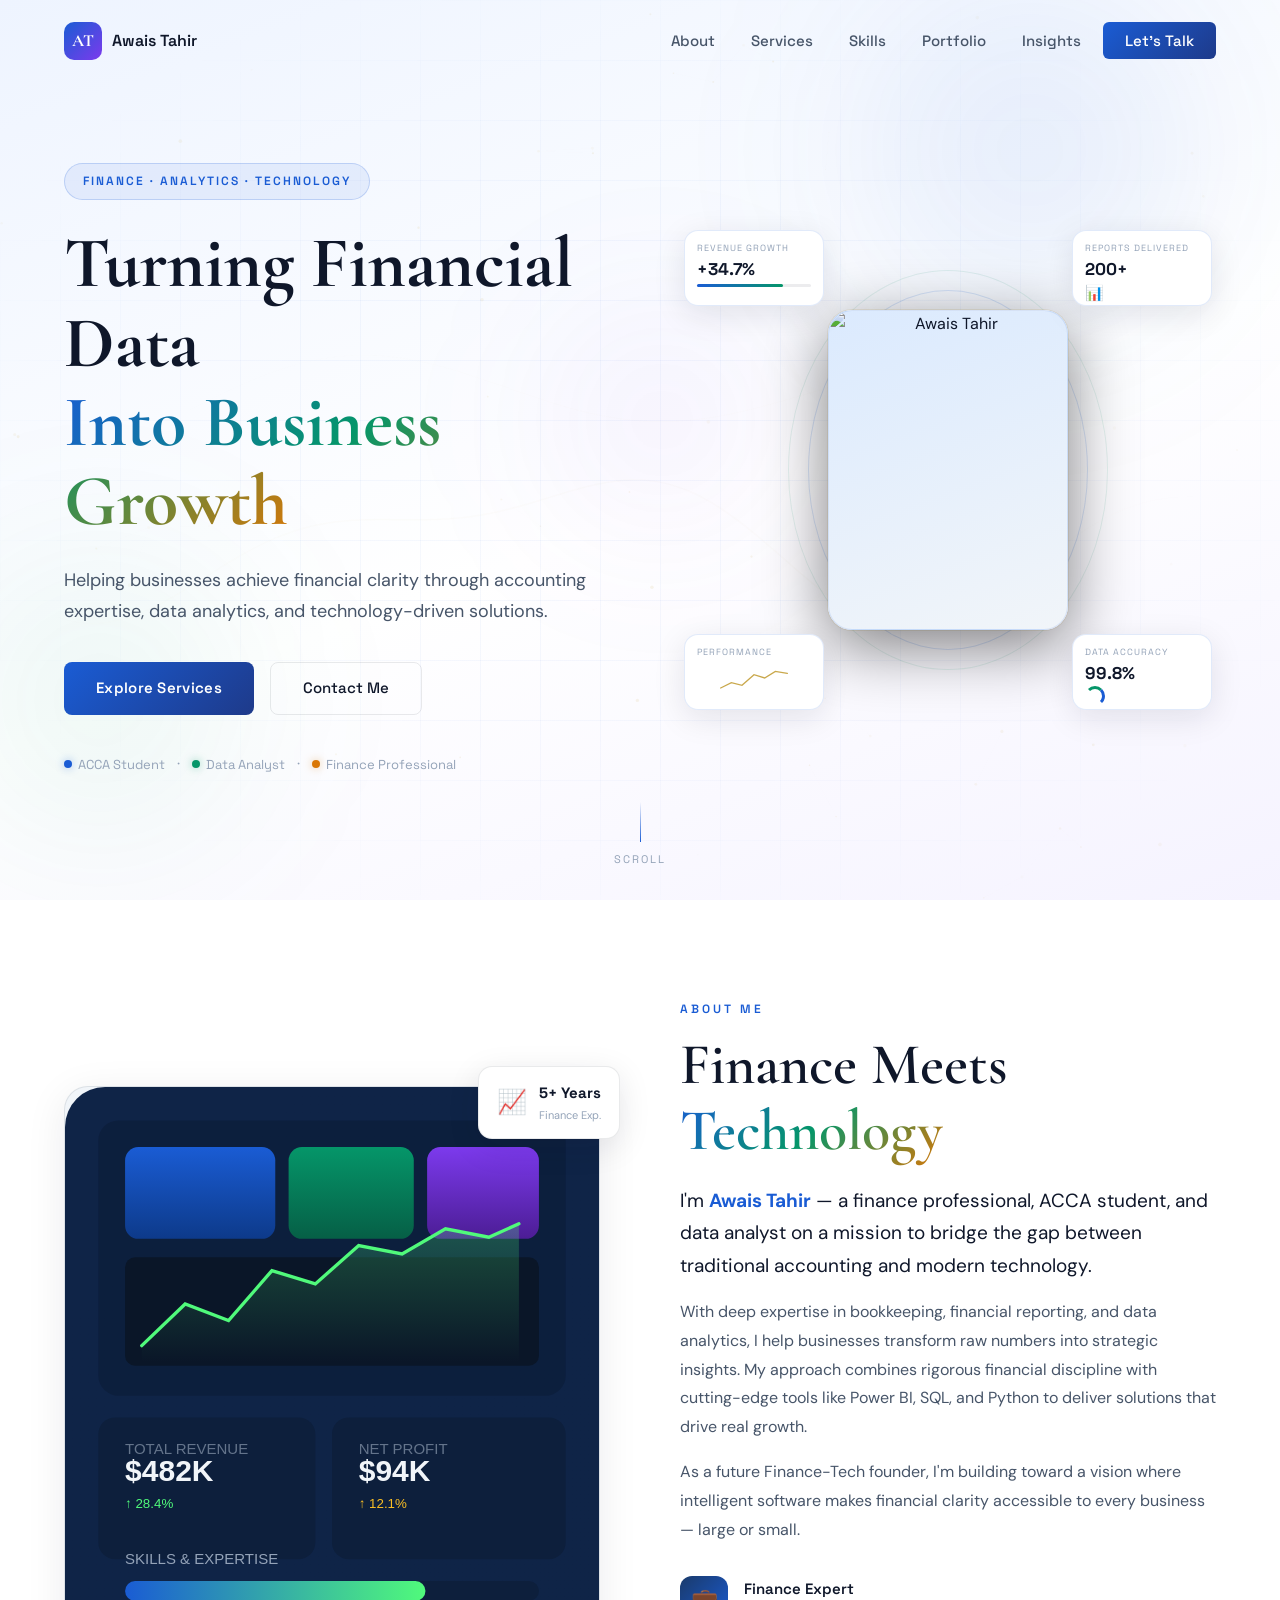
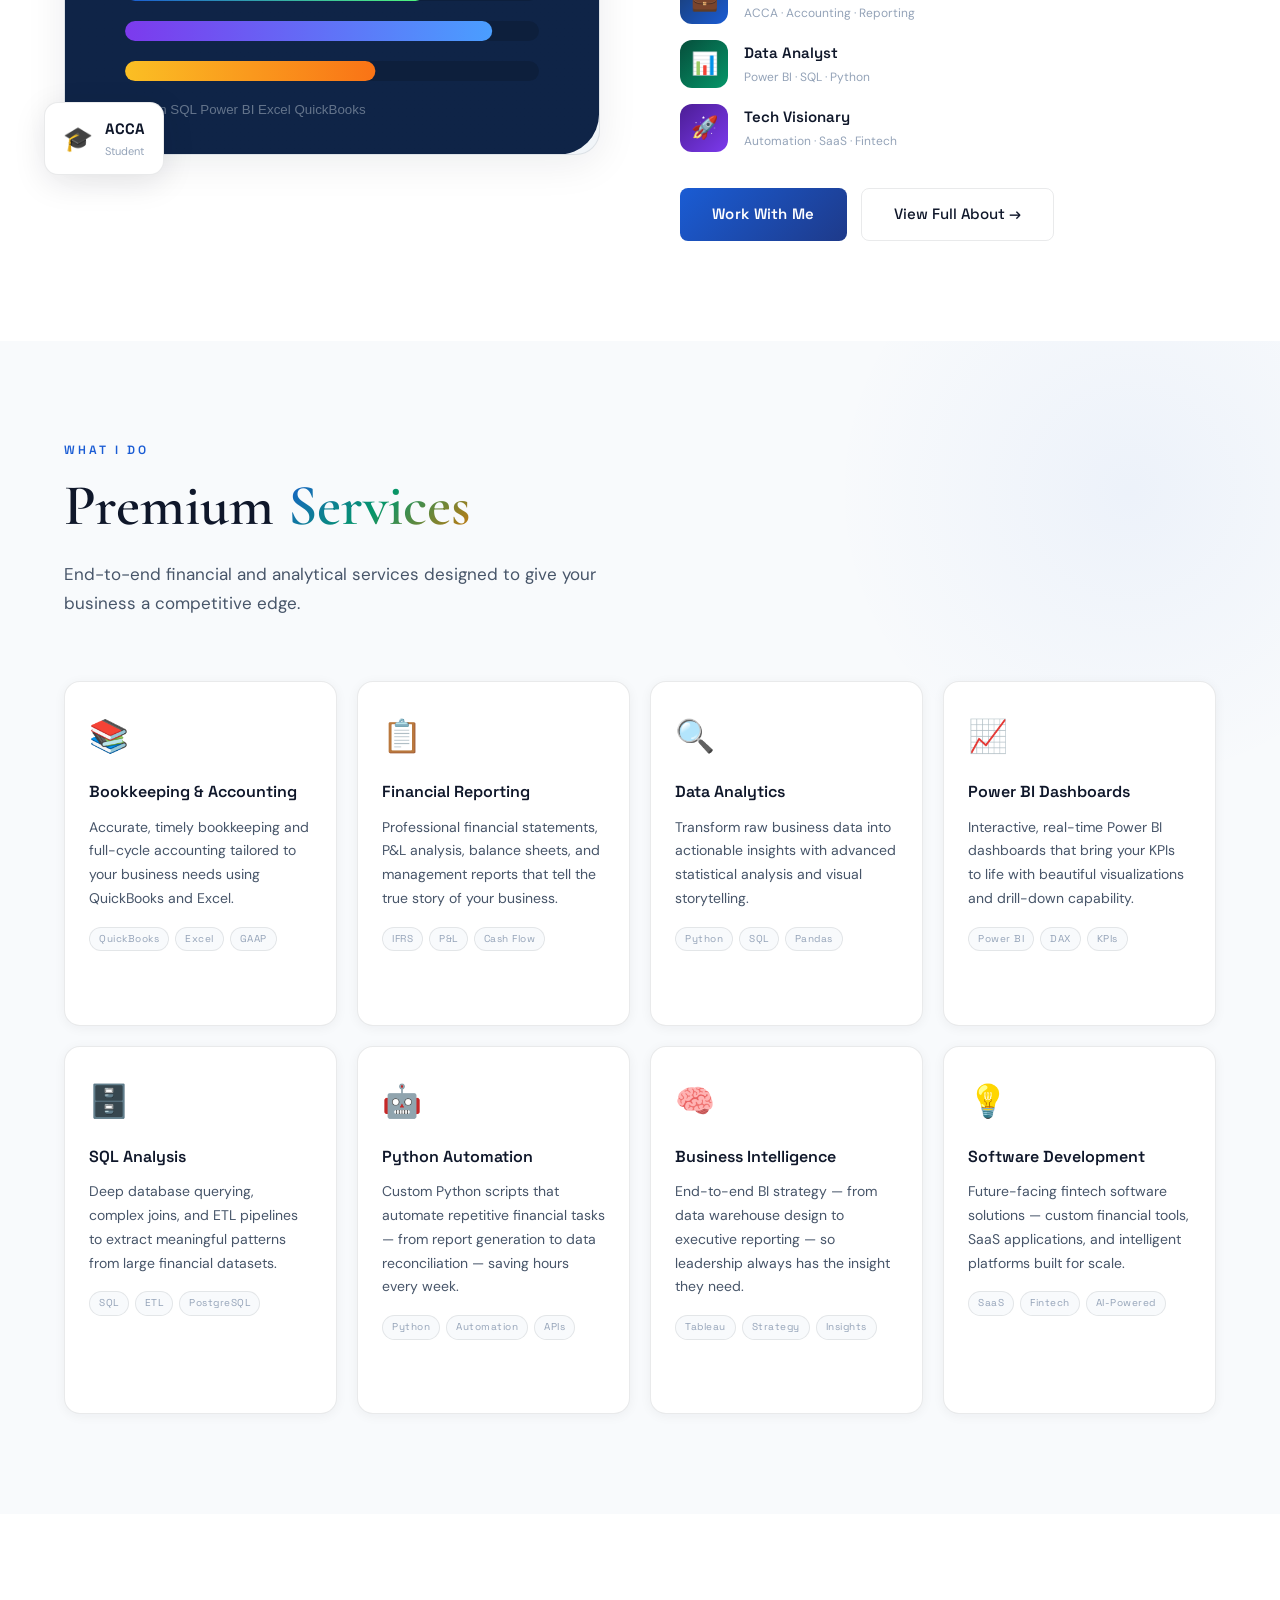
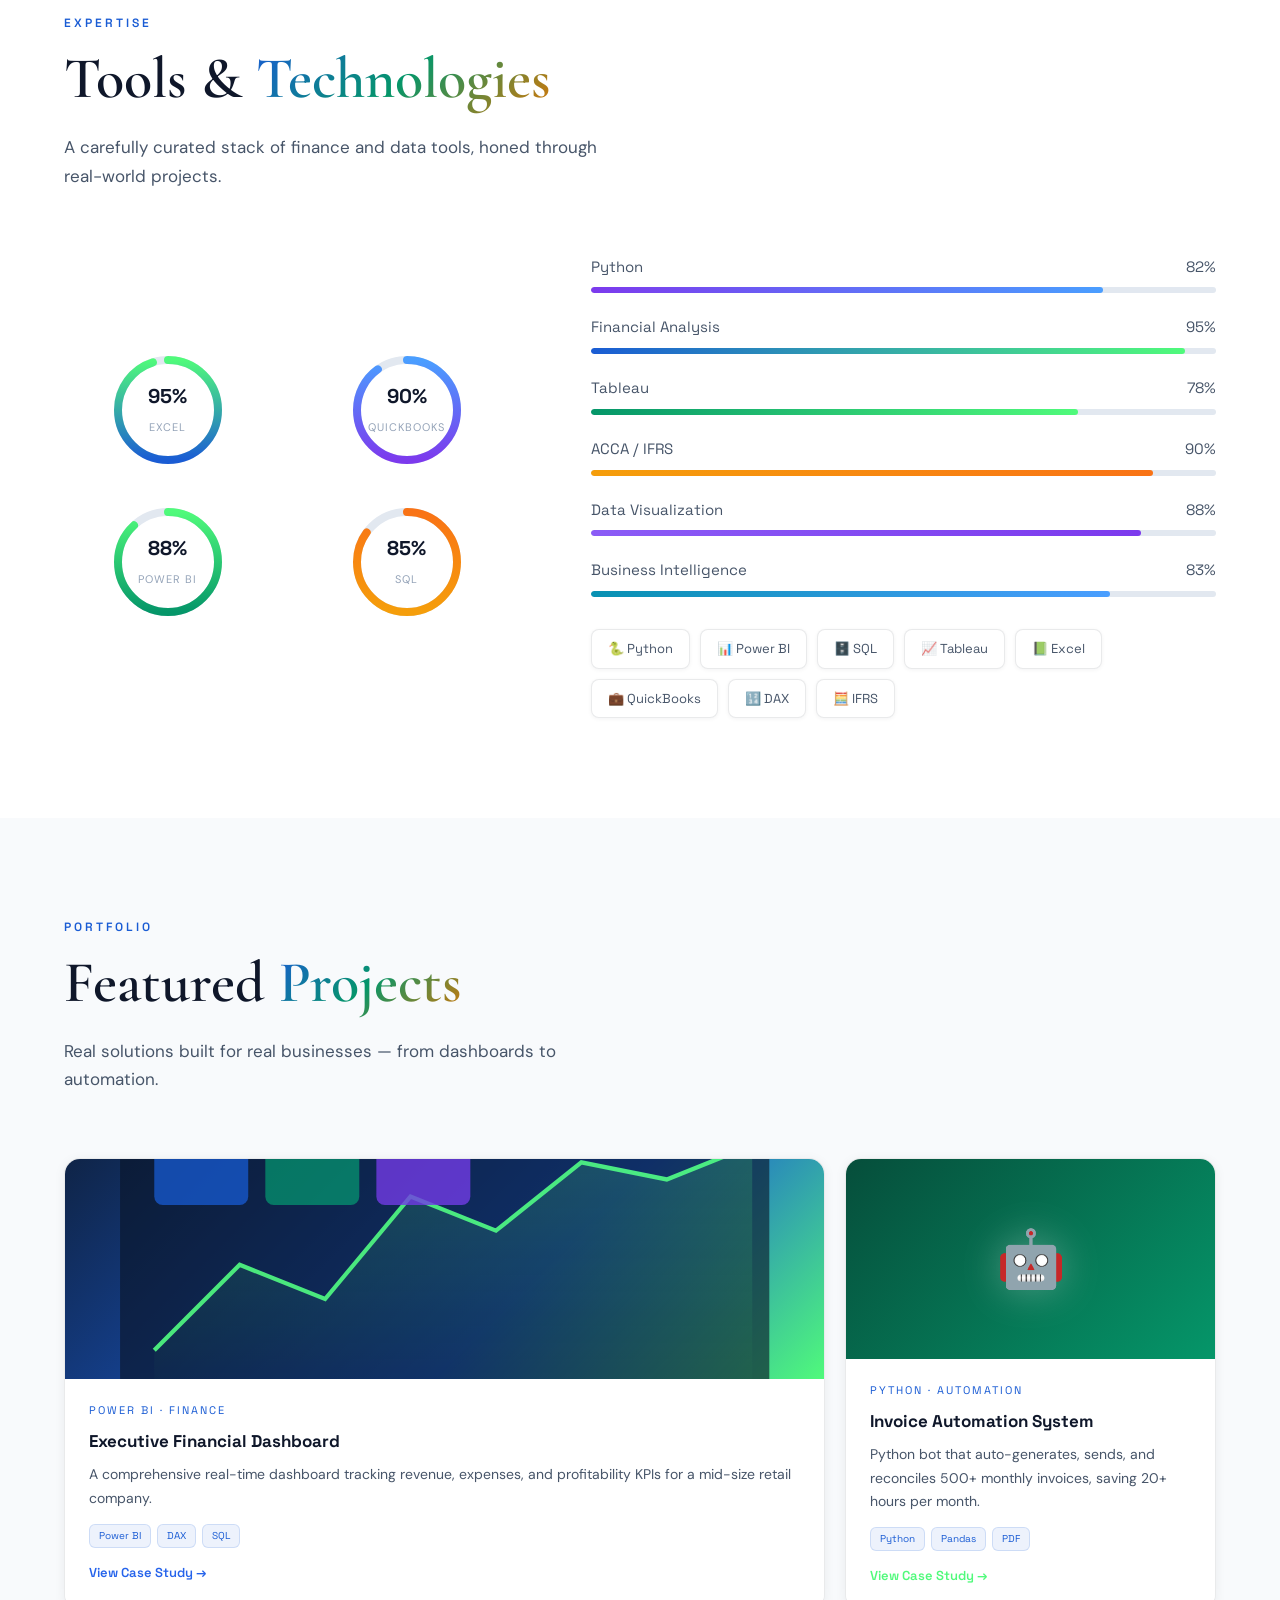
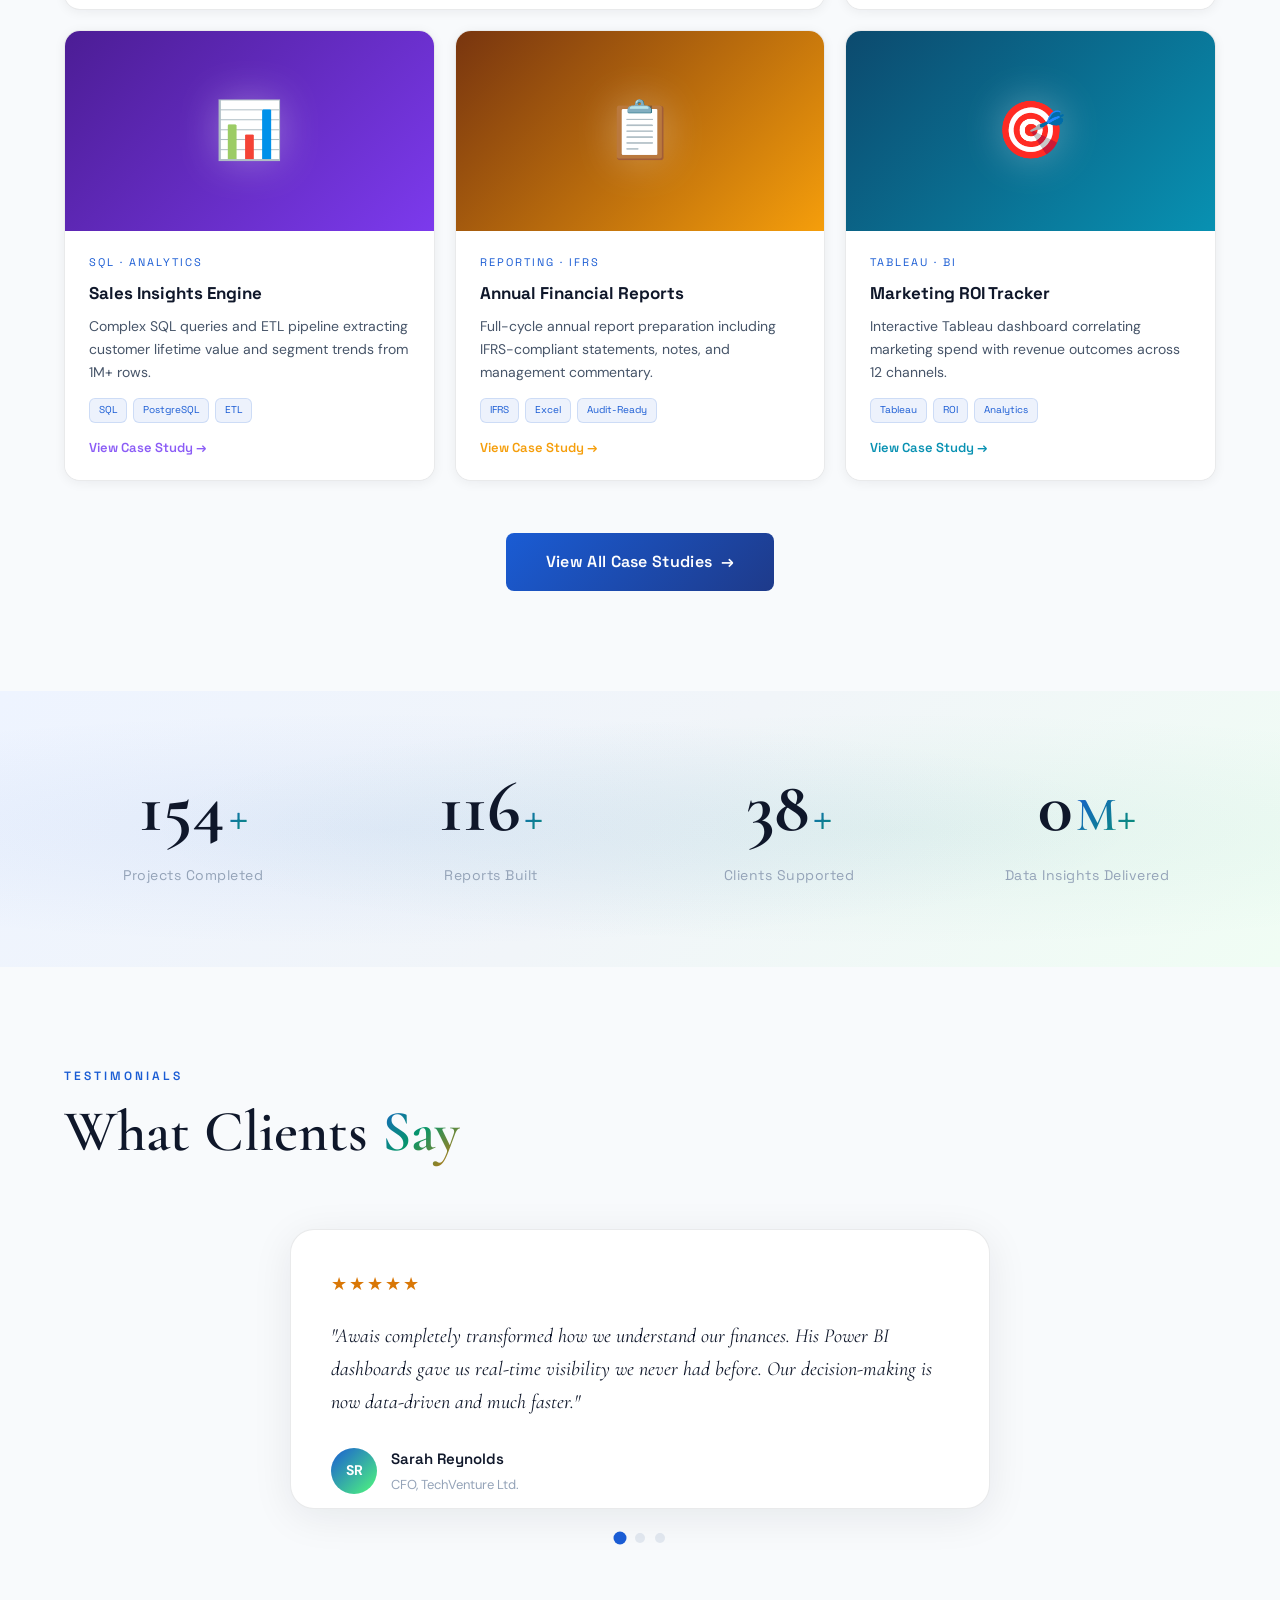
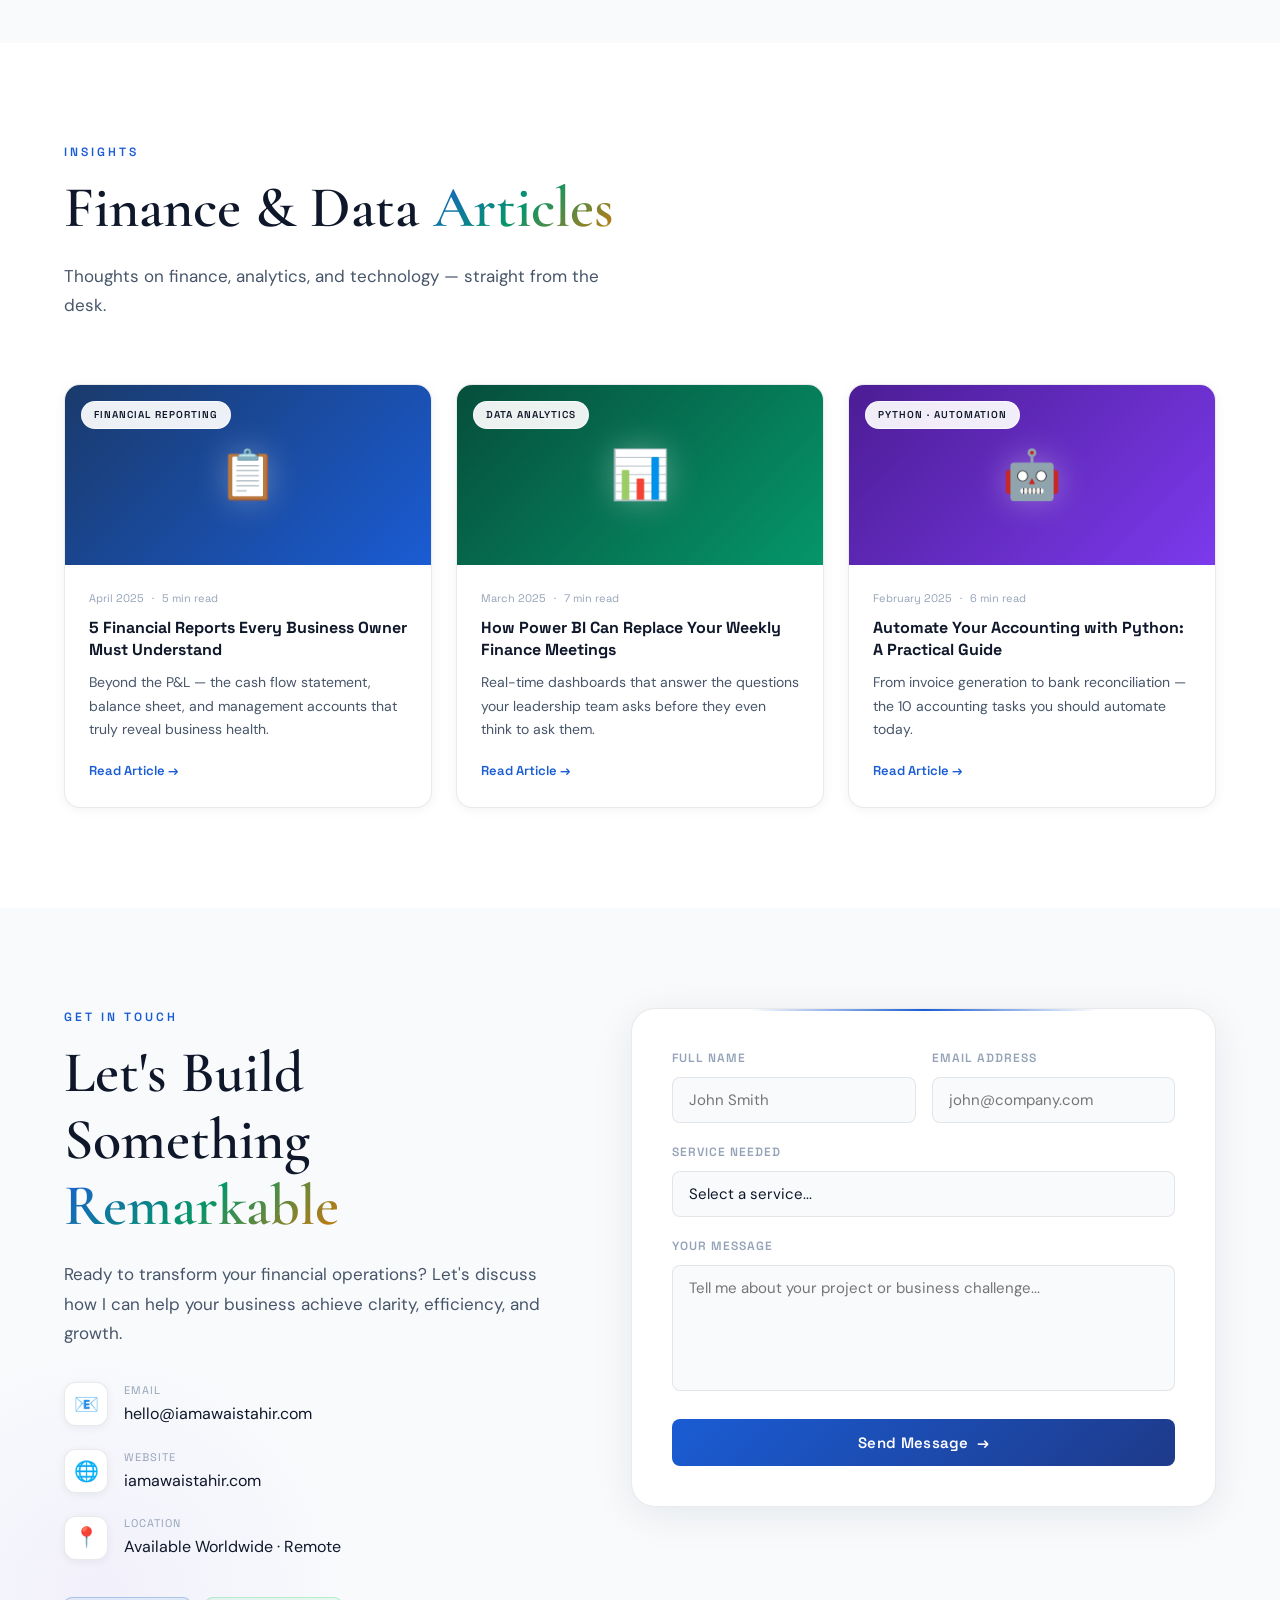
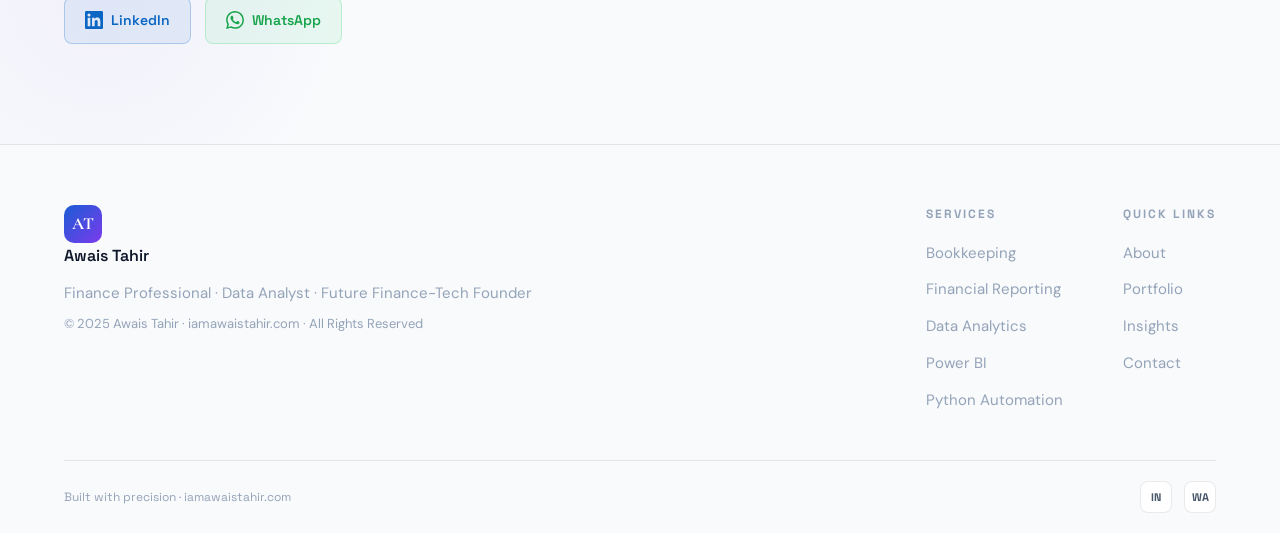
==== commit 6df76536: "Update contact form structure in index.html" ====
--- a/index.html
+++ b/index.html
@@ -803,8 +803,8 @@
         </div>
       </div>
       <div class="contact-form-wrap scroll-reveal" style="transition-delay:.2s">
-        <form action="https://formsubmit.co/hafizmuhammadawais831@gmail.com" method="POST">
-          <input type="hidden" name="_subject" value="New Portfolio Contact Message">
+         <form id="contact-form">
+        <input type="hidden" name="_subject" value="New Portfolio Contact Message">
           <input type="hidden" name="_captcha" value="false">
           <input type="hidden" name="_template" value="table">
           <div class="form-row">
@@ -888,7 +888,7 @@
 
 <!-- Scroll to top -->
 <button class="scroll-top" id="scrollTop" onclick="window.scrollTo({top:0,behavior:'smooth'})" aria-label="Scroll to top">↑</button>
-
+<script src="https://cdn.jsdelivr.net/npm/@emailjs/browser@4/dist/email.min.js"></script>
 <script src="script.js"></script>
 </body>
 </html>
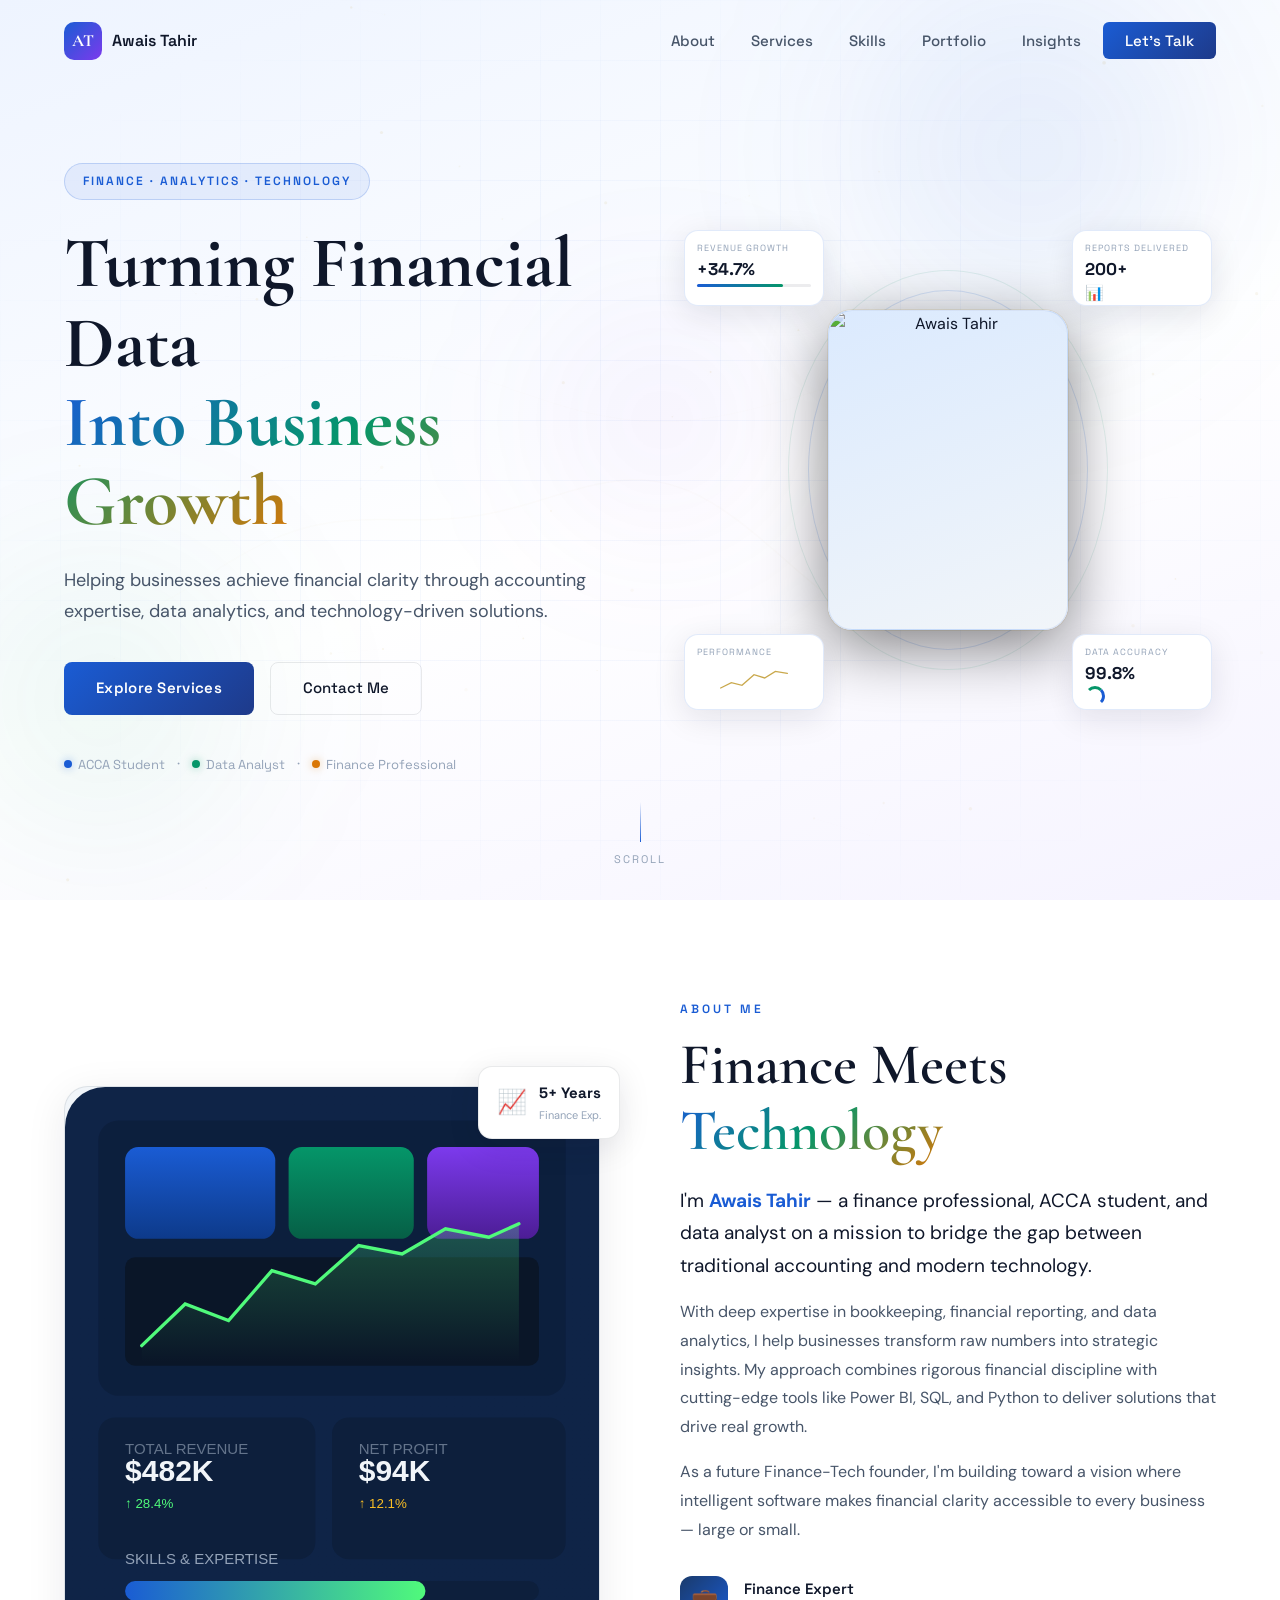
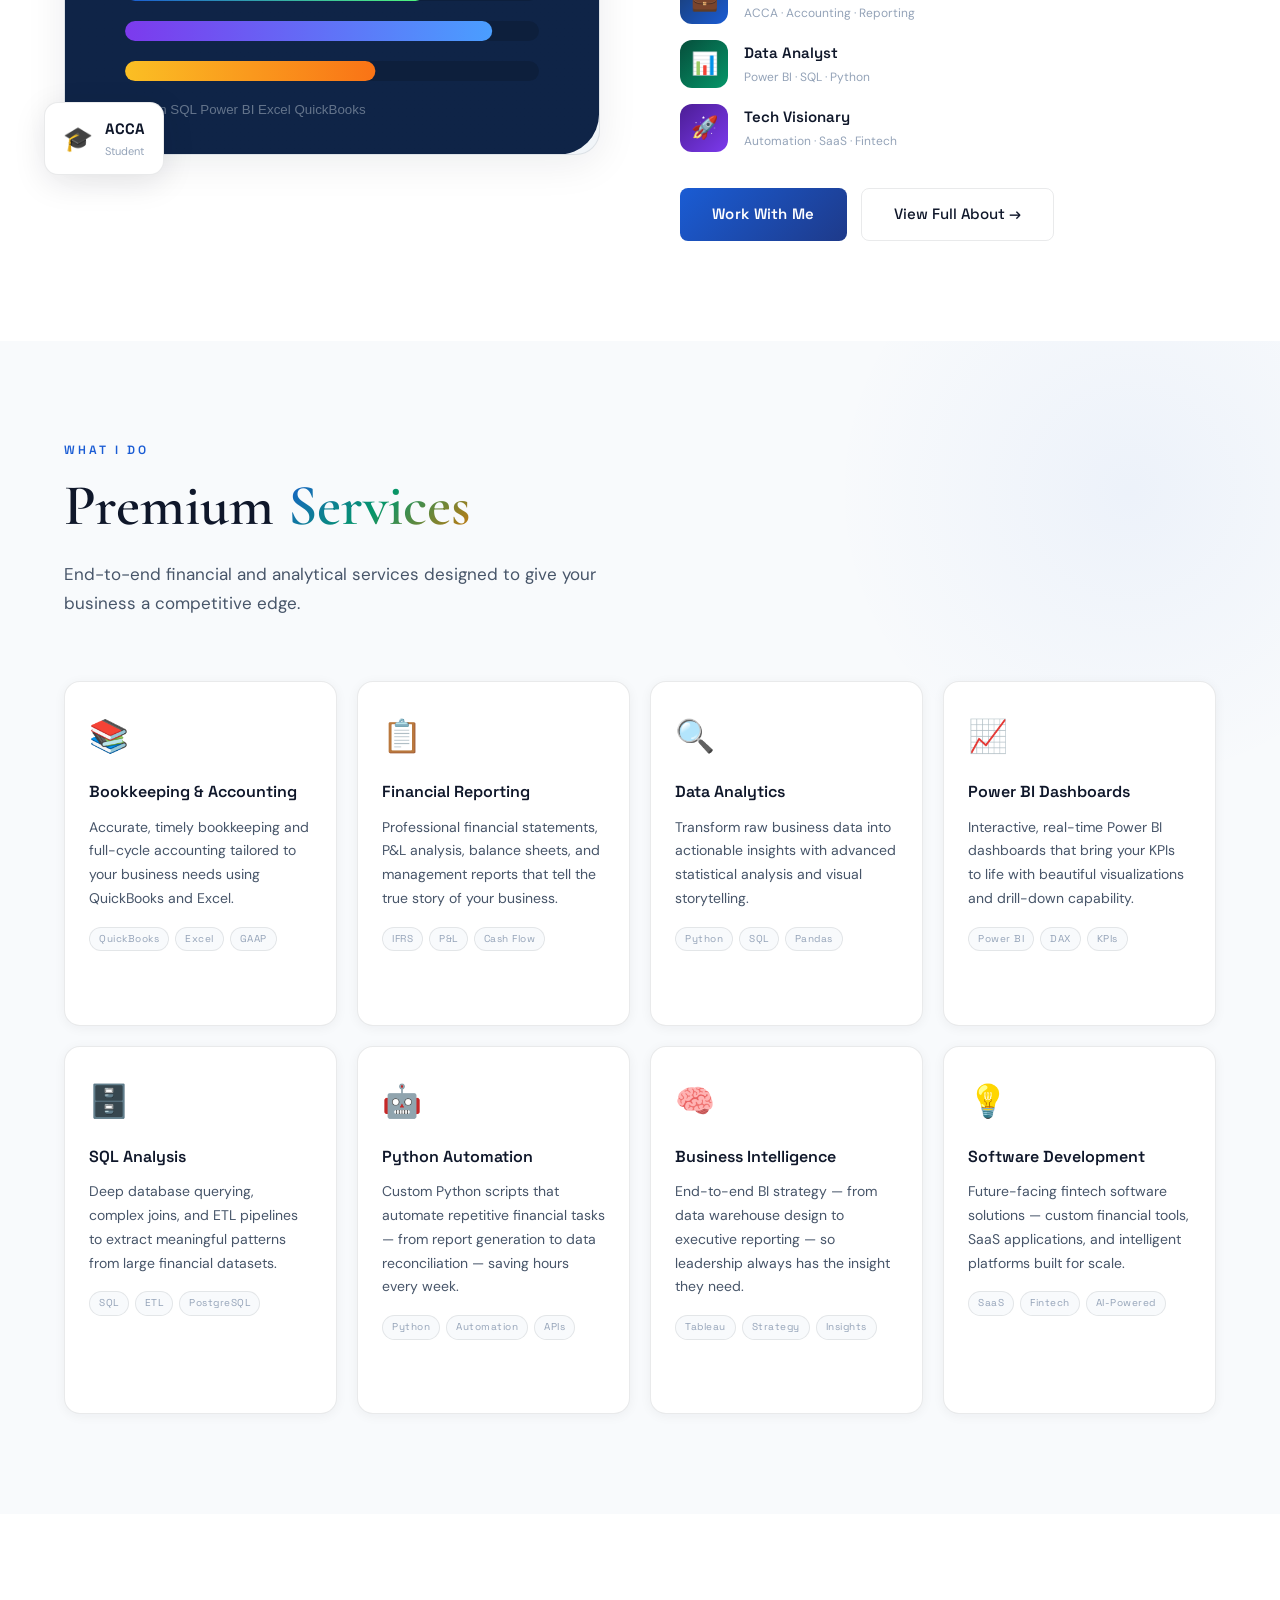
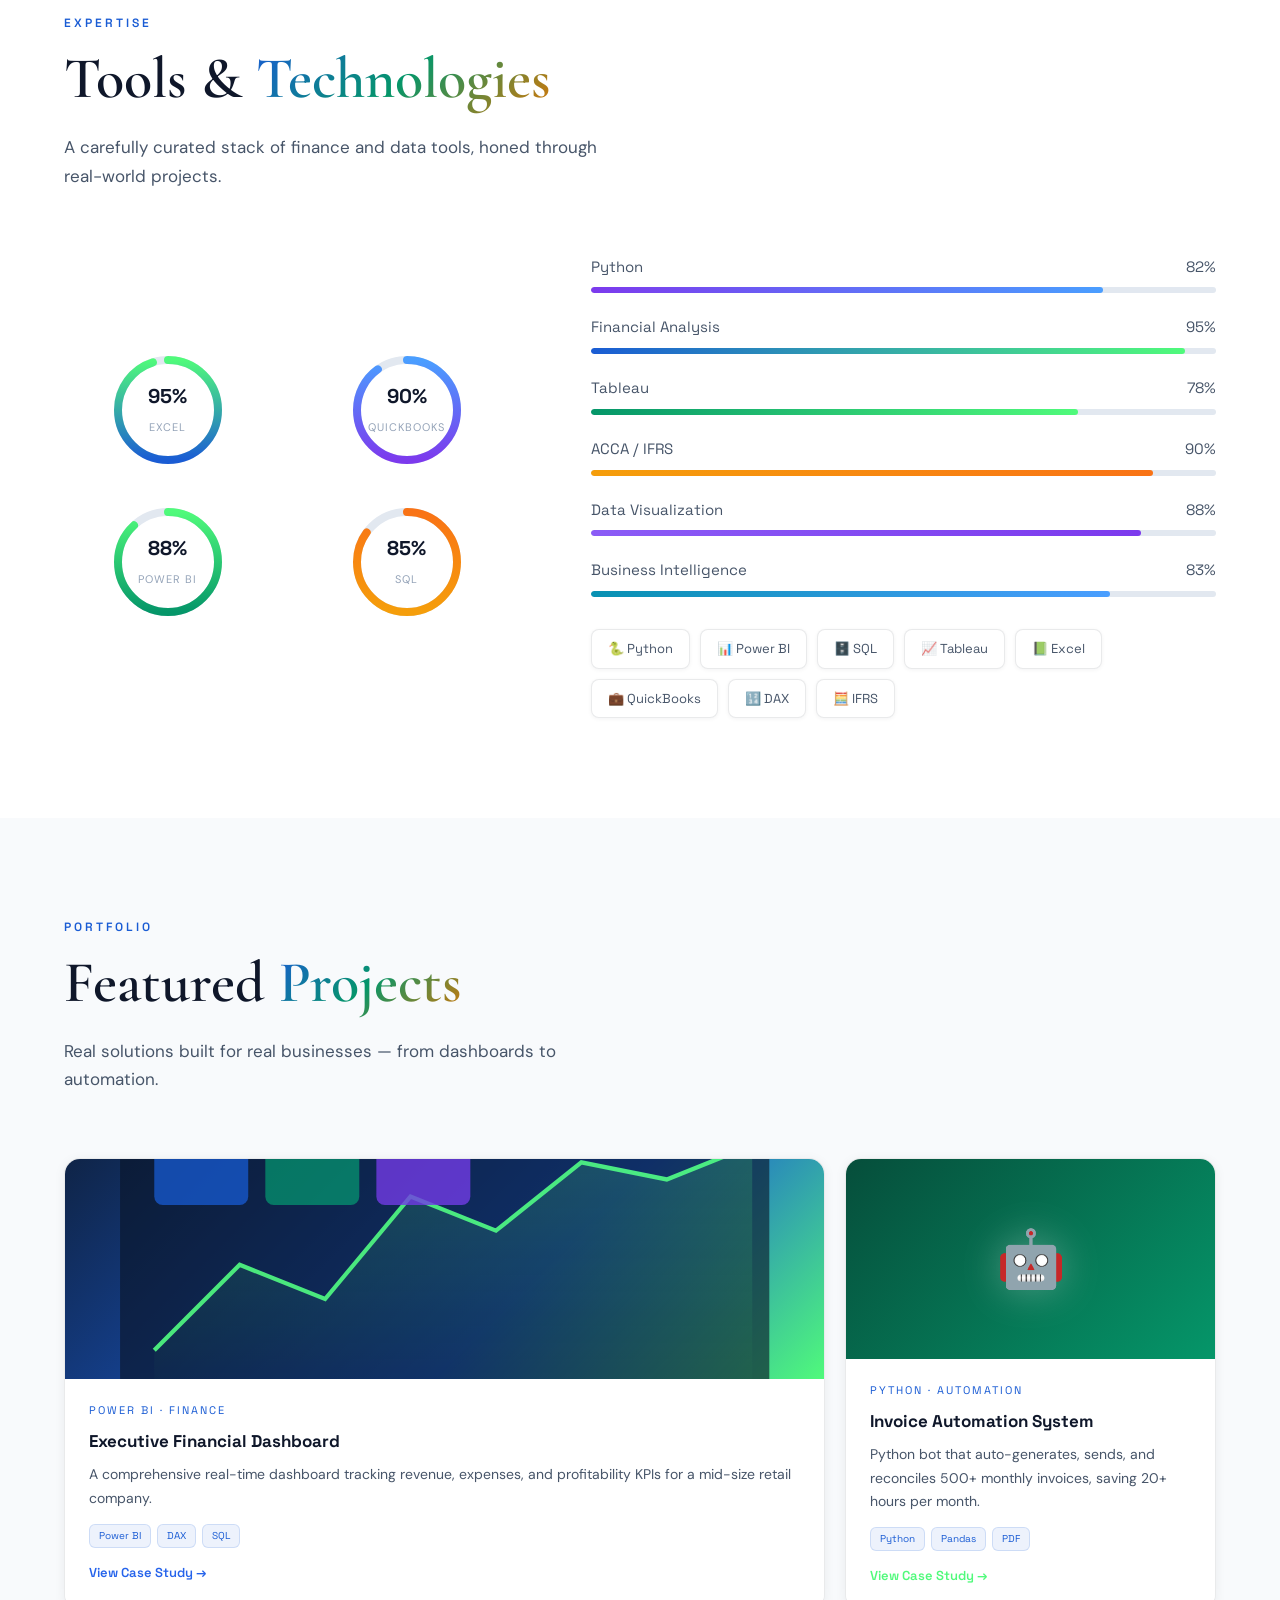
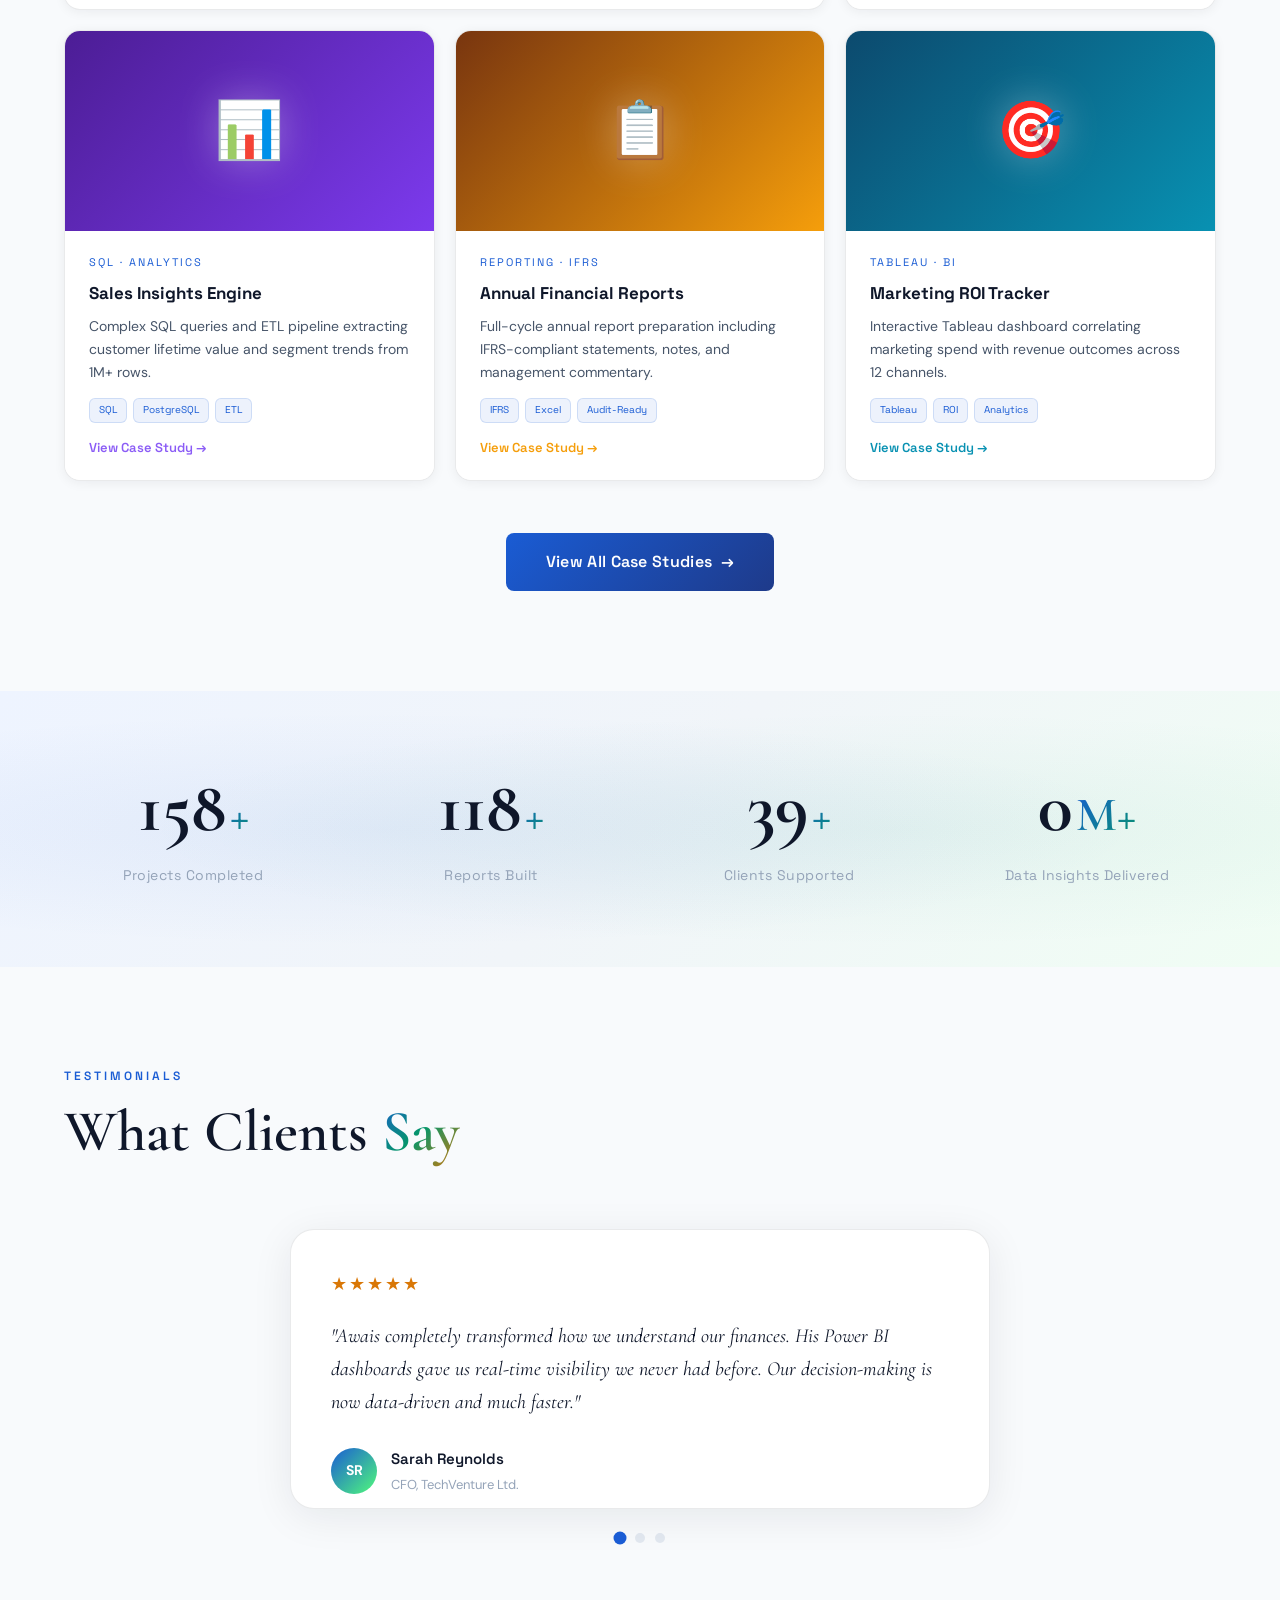
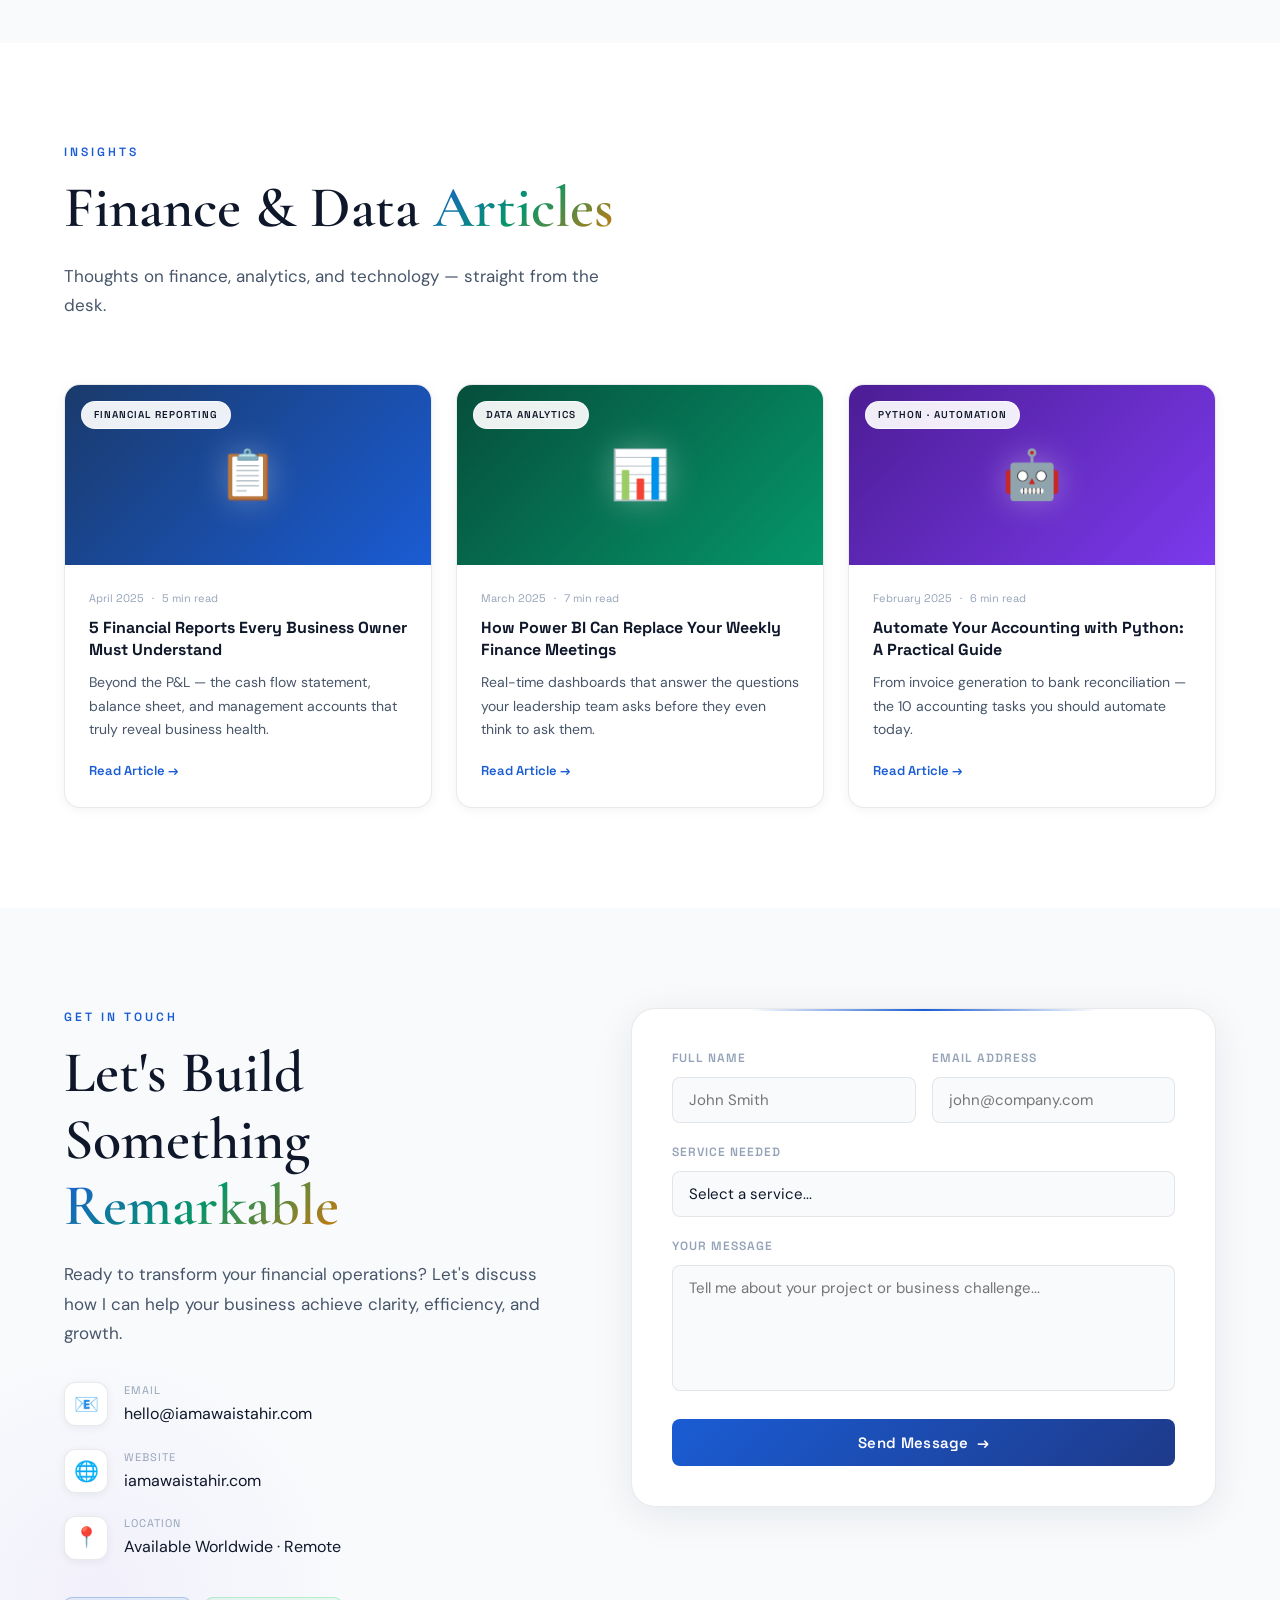
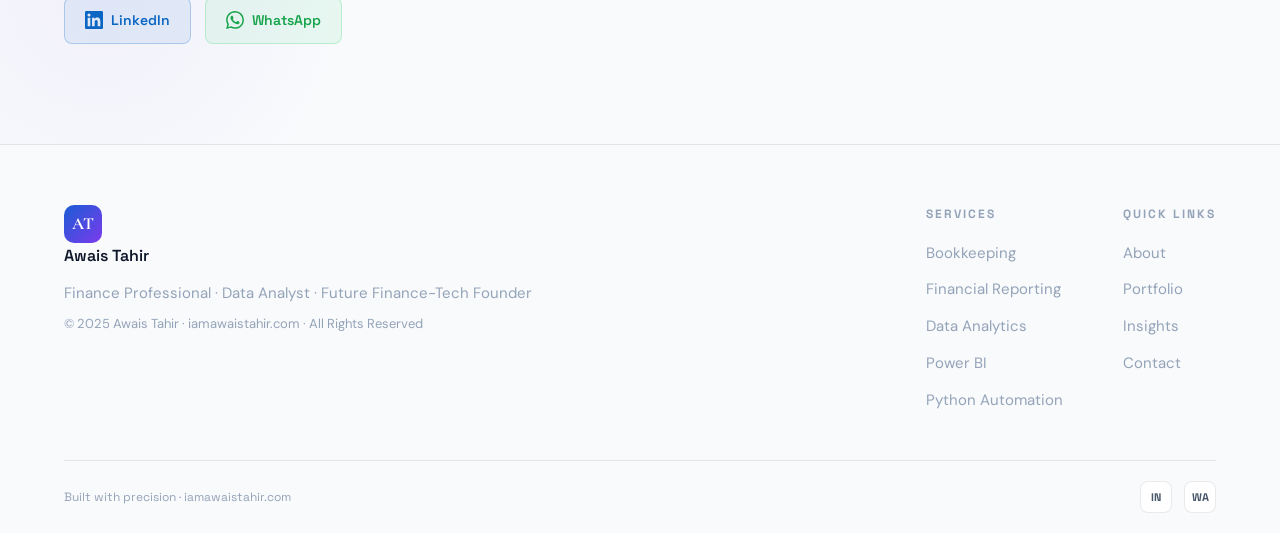
==== commit 928b5fb8: "Update Insights link to point to insights.html" ====
--- a/index.html
+++ b/index.html
@@ -182,7 +182,7 @@
       <li><a href="services.html">Services</a></li>
       <li><a href="skills.html">Skills</a></li>
       <li><a href="portfolio.html">Portfolio</a></li>
-      <li><a href="#blog">Insights</a></li>
+      <li><a href="insights.html">Insights</a></li>
       <li><a href="#contact" class="nav-cta">Let's Talk</a></li>
     </ul>
     <button class="hamburger" id="hamburger" aria-label="Menu">
@@ -198,7 +198,7 @@
     <li><a href="services.html" onclick="closeMobile()">Services</a></li>
     <li><a href="skills.html" onclick="closeMobile()">Skills</a></li>
     <li><a href="portfolio.html" onclick="closeMobile()">Portfolio</a></li>
-    <li><a href="#blog" onclick="closeMobile()">Insights</a></li>
+    <li><a href="insights.html" onclick="closeMobile()">Insights</a></li>
     <li><a href="#contact" onclick="closeMobile()">Contact</a></li>
   </ul>
 </div>
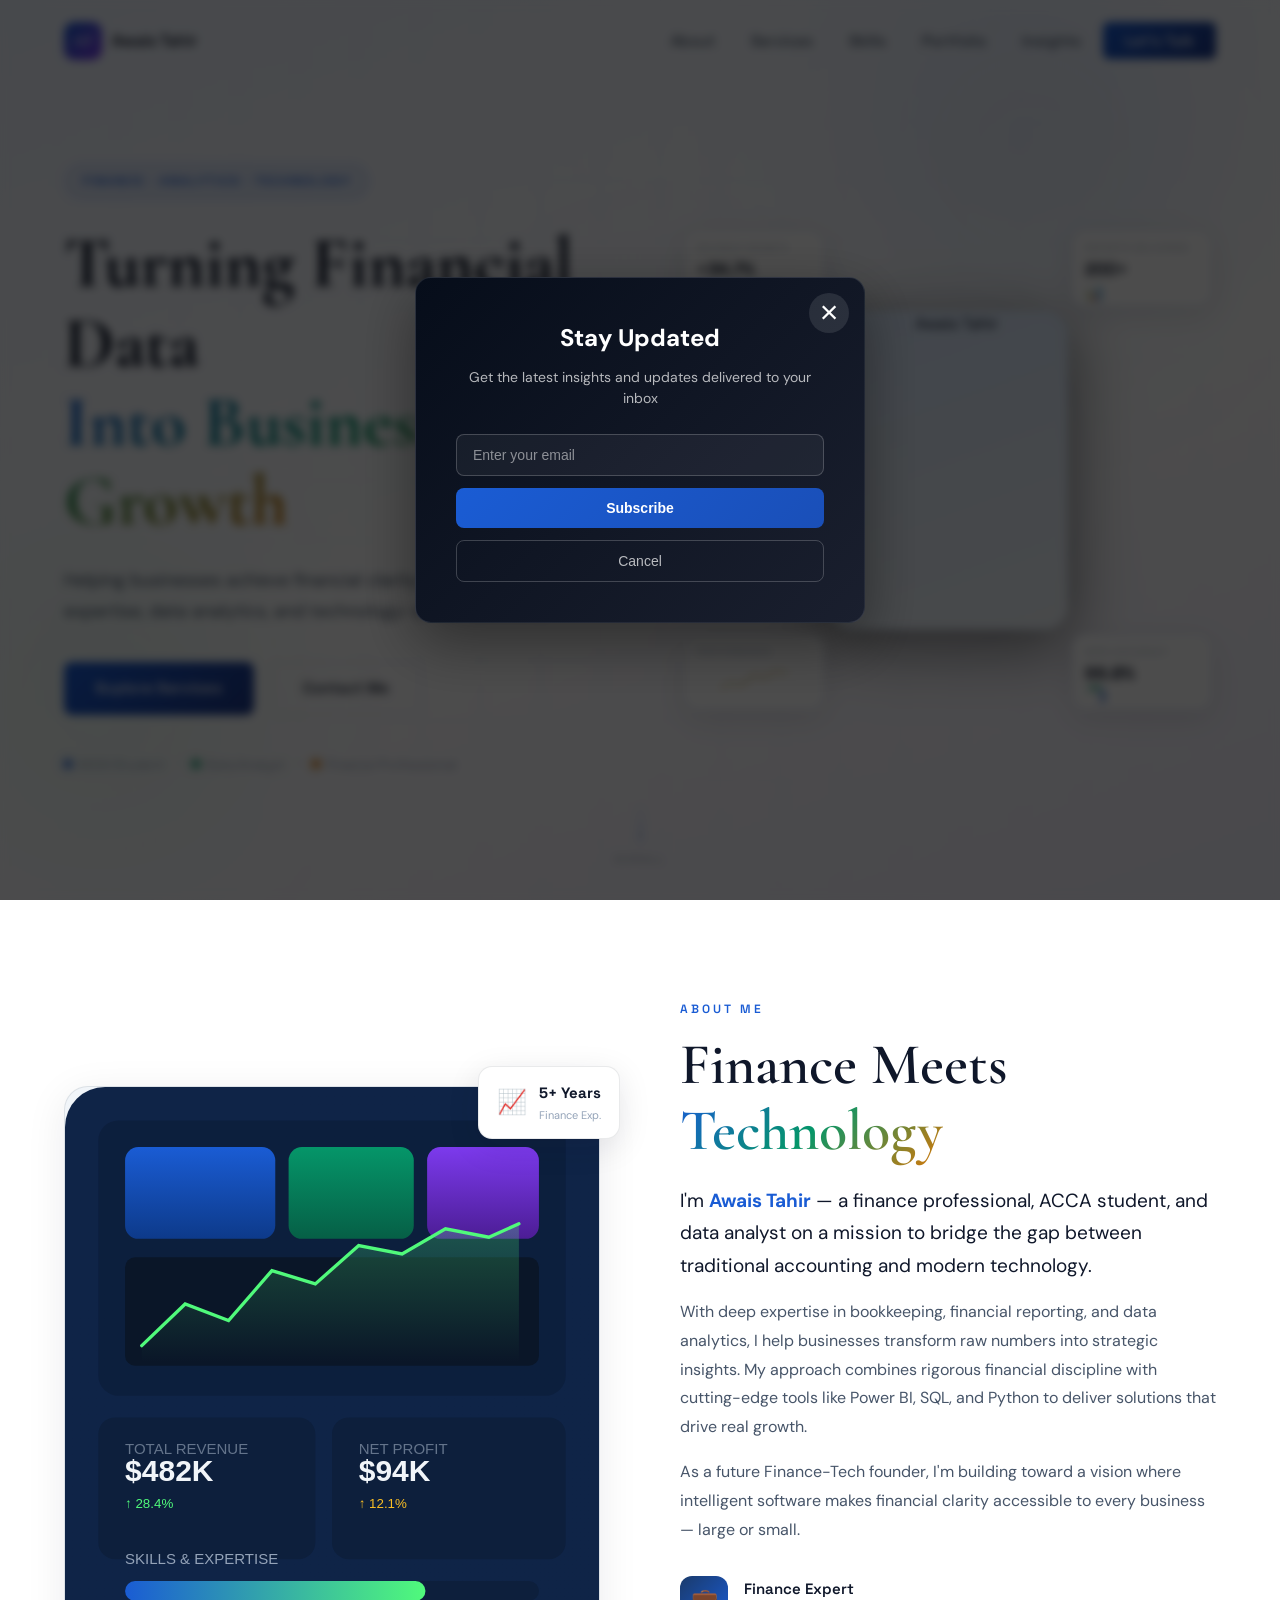
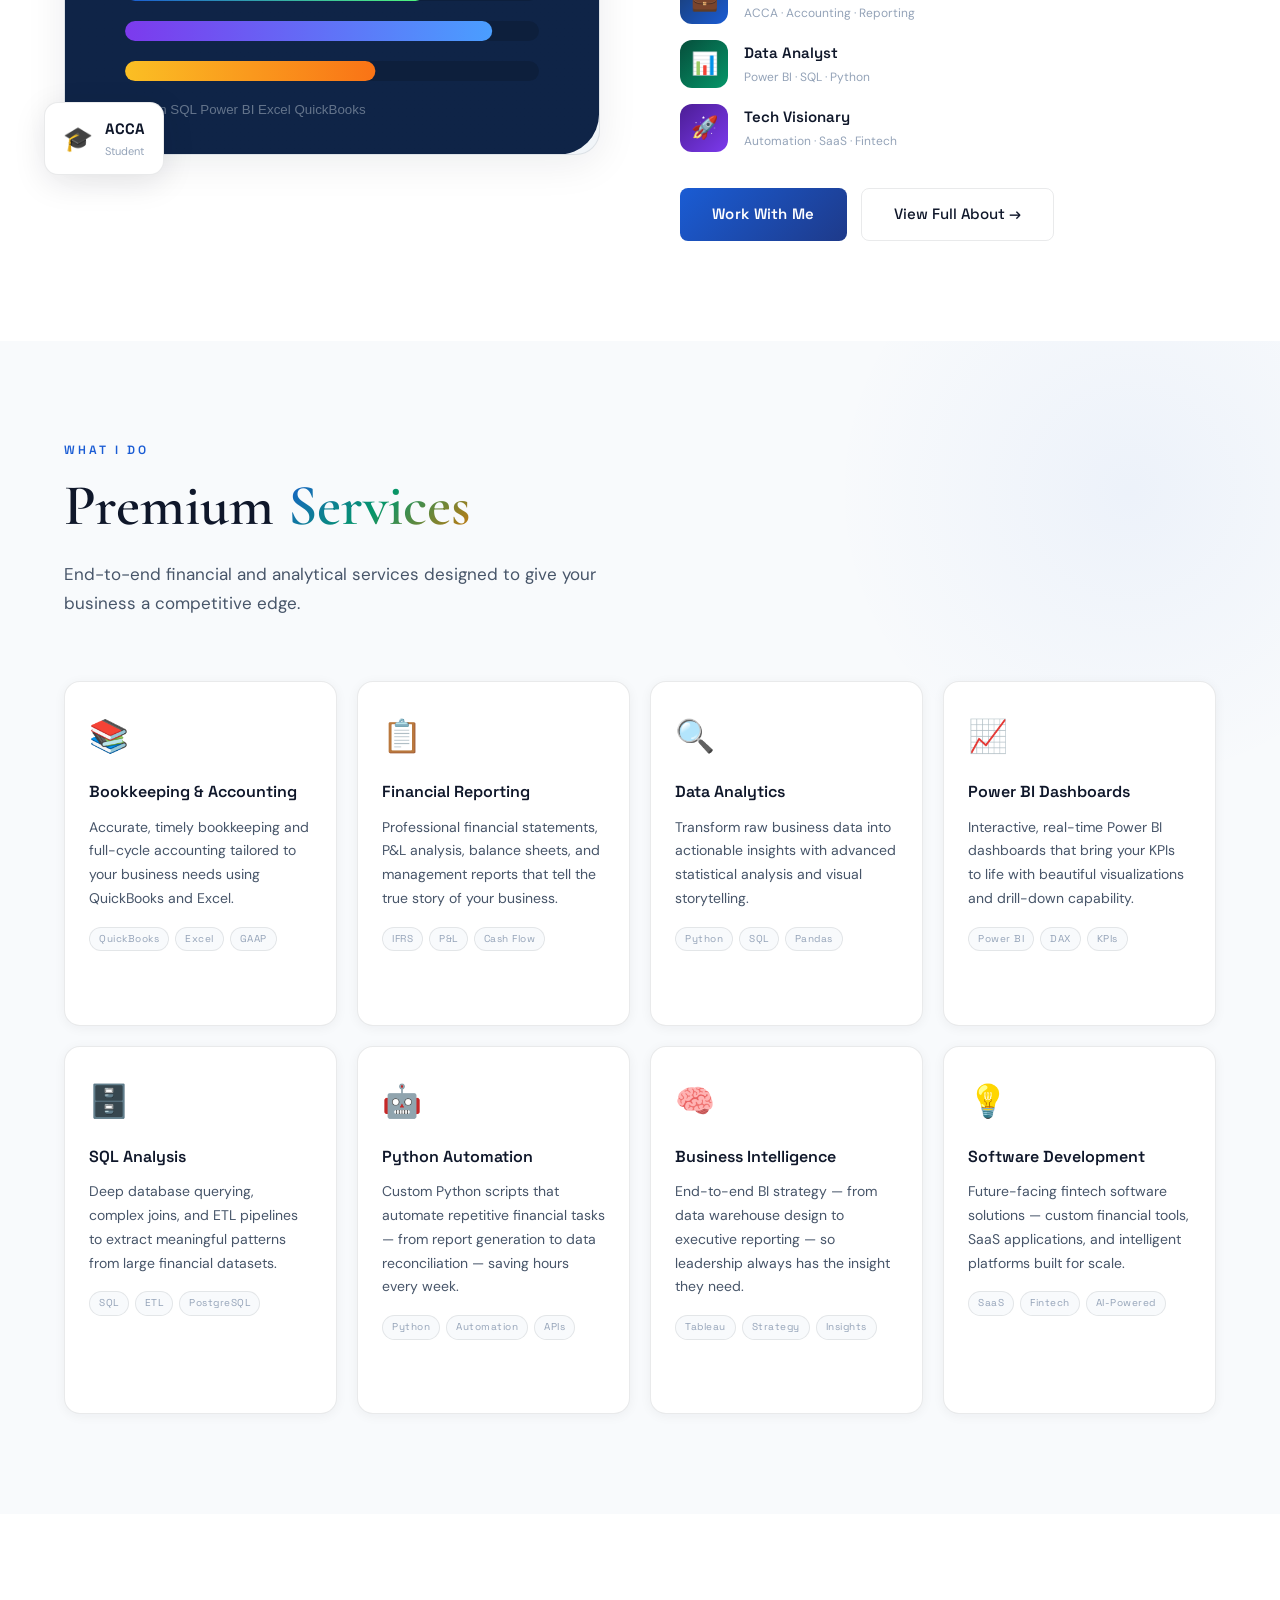
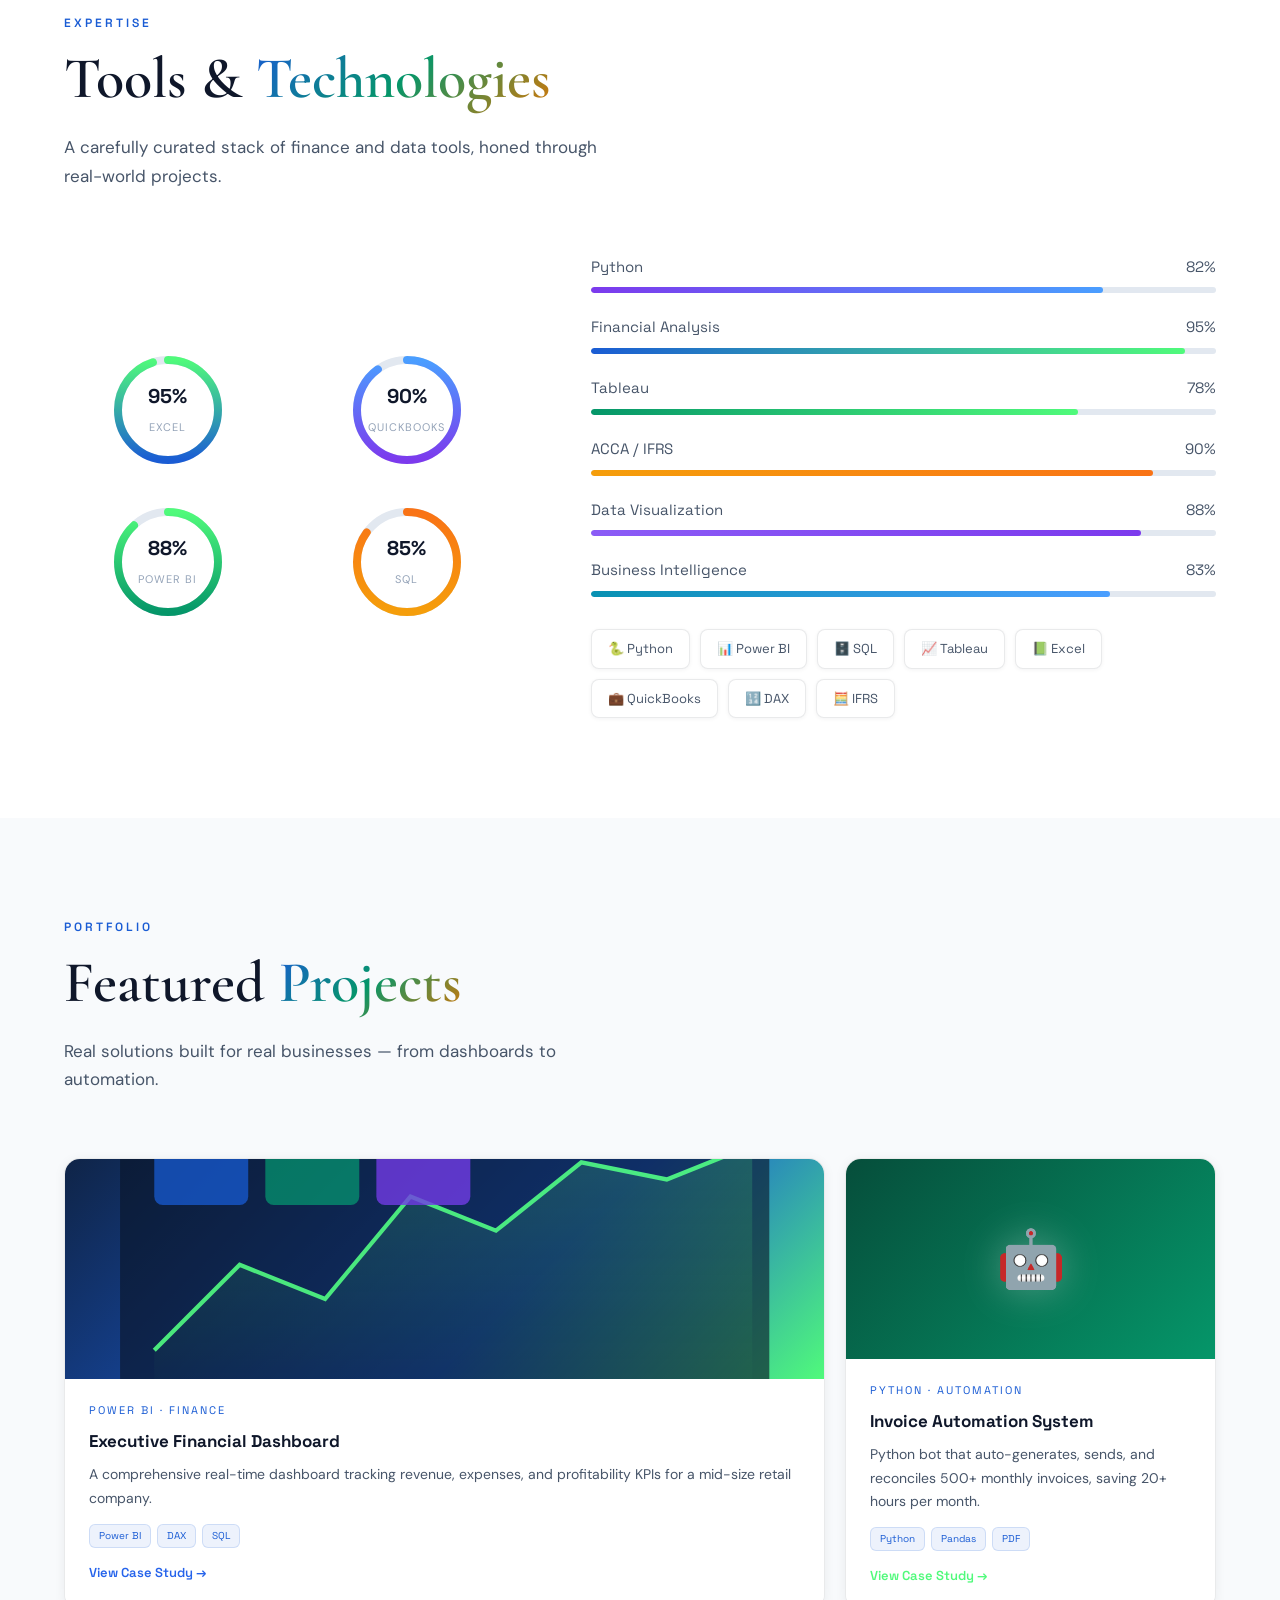
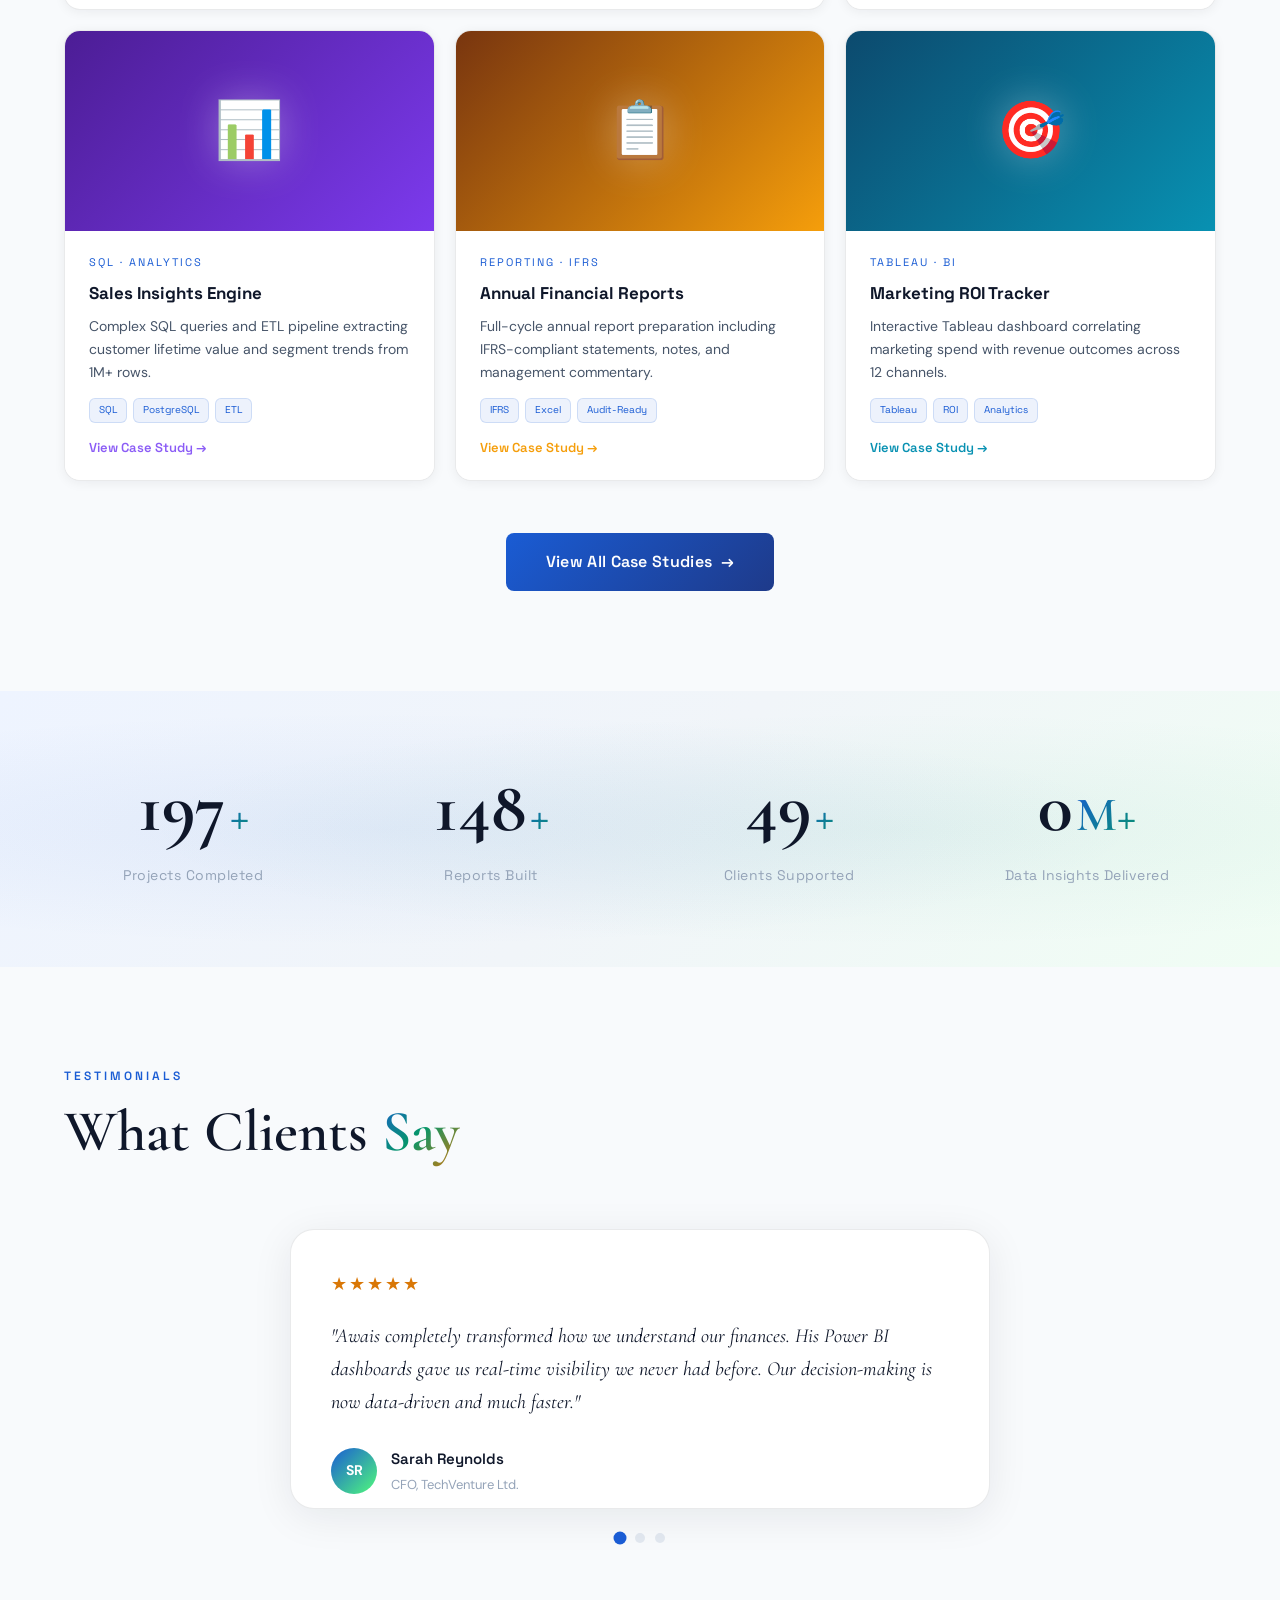
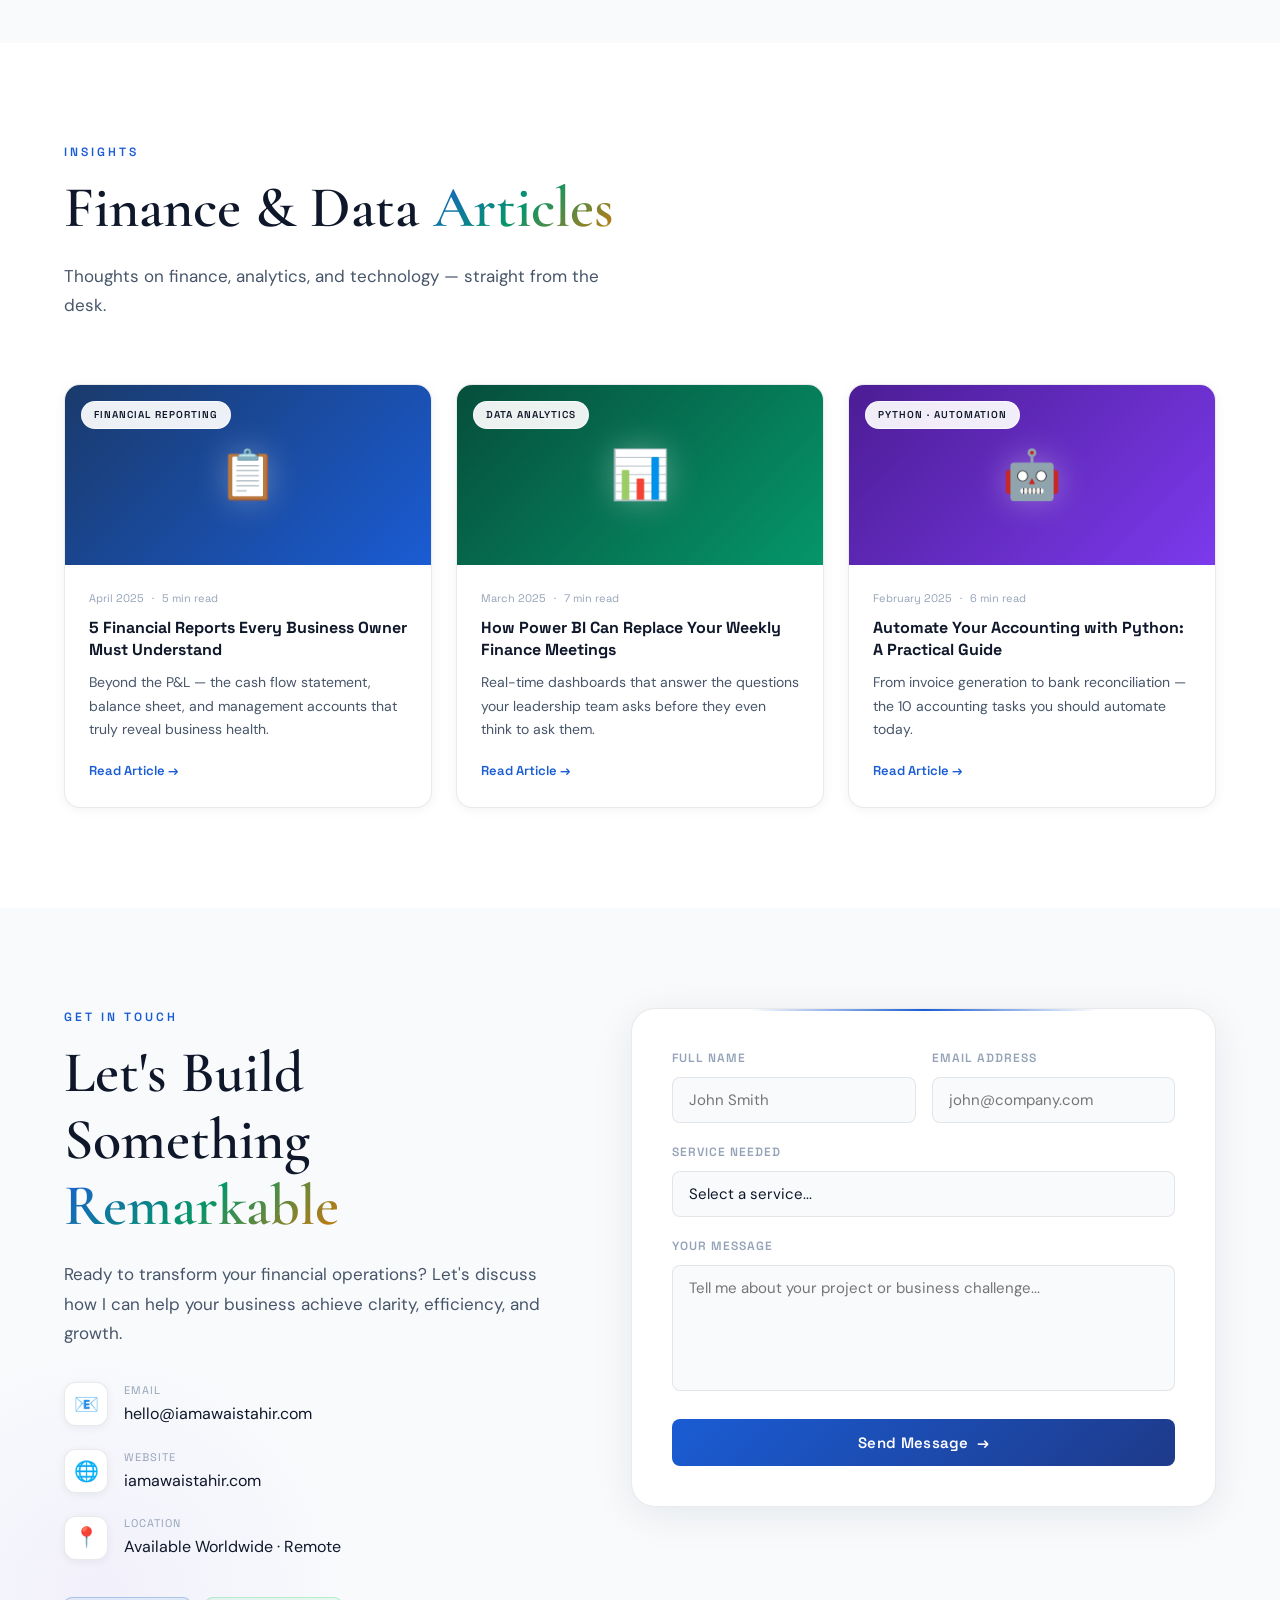
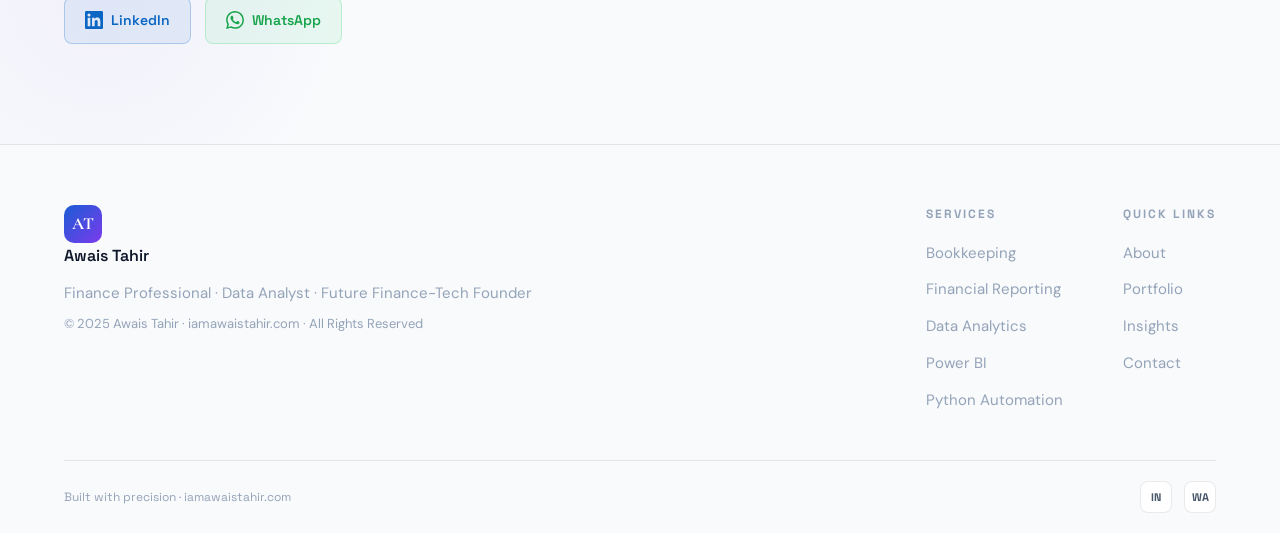
==== commit 36515910: "Update index.html" ====
--- a/index.html
+++ b/index.html
@@ -1,6 +1,15 @@
 <!DOCTYPE html>
 <html lang="en">
 <head>
+  <!-- Google tag (gtag.js) -->
+<script async src="https://www.googletagmanager.com/gtag/js?id=G-KKZN3L73HQ"></script>
+<script>
+  window.dataLayer = window.dataLayer || [];
+  function gtag(){dataLayer.push(arguments);}
+  gtag('js', new Date());
+
+  gtag('config', 'G-KKZN3L73HQ');
+</script>
   <meta charset="UTF-8" />
   <meta name="viewport" content="width=device-width, initial-scale=1.0" />
   <title>Awais Tahir | Finance Professional & Data Analyst</title>
@@ -890,5 +899,382 @@
 <button class="scroll-top" id="scrollTop" onclick="window.scrollTo({top:0,behavior:'smooth'})" aria-label="Scroll to top">↑</button>
 <script src="https://cdn.jsdelivr.net/npm/@emailjs/browser@4/dist/email.min.js"></script>
 <script src="script.js"></script>
+  <!-- NEWSLETTER POPUP MODAL -->
+<!-- Add this code before closing </body> tag in your index.html -->
+
+<div id="newsletterPopup" class="newsletter-popup-overlay">
+    <div class="newsletter-popup-container">
+        <button class="popup-close" id="popupClose">&times;</button>
+        
+        <div class="newsletter-popup-content">
+            <h2>Stay Updated</h2>
+            <p>Get the latest insights and updates delivered to your inbox</p>
+            
+            <form id="newsletterForm" class="newsletter-form">
+                <input 
+                    type="email" 
+                    id="emailInput"
+                    name="email" 
+                    placeholder="Enter your email"
+                    required
+                    autocomplete="email">
+                
+                <button type="submit" class="btn-subscribe">Subscribe</button>
+                <button type="button" class="btn-cancel" id="popupCancel">Cancel</button>
+            </form>
+            
+            <div id="successMessage" class="success-message" style="display: none;">
+                <p>✓ Thank you! Check your email to confirm.</p>
+            </div>
+            
+            <div id="errorMessage" class="error-message" style="display: none;">
+                <p id="errorText"></p>
+            </div>
+            
+            <div id="loadingMessage" class="loading-message" style="display: none;">
+                <p>⏳ Adding you to our list...</p>
+            </div>
+        </div>
+    </div>
+</div>
+
+<style>
+/* NEWSLETTER POPUP STYLES */
+.newsletter-popup-overlay {
+    display: none;
+    position: fixed;
+    top: 0;
+    left: 0;
+    width: 100%;
+    height: 100%;
+    background: rgba(0, 0, 0, 0.7);
+    backdrop-filter: blur(5px);
+    z-index: 9999;
+    animation: fadeIn 0.3s ease;
+}
+
+.newsletter-popup-overlay.show {
+    display: flex;
+    justify-content: center;
+    align-items: center;
+}
+
+.newsletter-popup-container {
+    background: linear-gradient(135deg, #060d1a 0%, #1a1f2e 100%);
+    border-radius: 16px;
+    max-width: 450px;
+    width: 90%;
+    padding: 40px;
+    position: relative;
+    border: 1px solid rgba(255, 255, 255, 0.1);
+    box-shadow: 0 20px 60px rgba(0, 0, 0, 0.4);
+    animation: slideUp 0.4s ease;
+}
+
+.popup-close {
+    position: absolute;
+    top: 15px;
+    right: 15px;
+    background: rgba(255, 255, 255, 0.1);
+    border: none;
+    color: white;
+    font-size: 32px;
+    cursor: pointer;
+    width: 40px;
+    height: 40px;
+    border-radius: 50%;
+    display: flex;
+    align-items: center;
+    justify-content: center;
+    transition: all 0.3s ease;
+}
+
+.popup-close:hover {
+    background: rgba(255, 255, 255, 0.2);
+    transform: rotate(90deg);
+}
+
+.newsletter-popup-content h2 {
+    color: white;
+    font-size: 24px;
+    font-weight: 700;
+    margin: 0 0 10px;
+    text-align: center;
+}
+
+.newsletter-popup-content p {
+    color: rgba(255, 255, 255, 0.7);
+    font-size: 14px;
+    text-align: center;
+    margin: 0 0 25px;
+    line-height: 1.5;
+}
+
+.newsletter-form {
+    display: flex;
+    flex-direction: column;
+    gap: 12px;
+}
+
+.newsletter-form input {
+    padding: 12px 16px;
+    border: 1px solid rgba(255, 255, 255, 0.2);
+    background: rgba(255, 255, 255, 0.05);
+    color: white;
+    border-radius: 8px;
+    font-size: 14px;
+    transition: all 0.3s ease;
+}
+
+.newsletter-form input::placeholder {
+    color: rgba(255, 255, 255, 0.5);
+}
+
+.newsletter-form input:focus {
+    outline: none;
+    background: rgba(255, 255, 255, 0.1);
+    border-color: #1a5cd4;
+    box-shadow: 0 0 0 3px rgba(26, 92, 212, 0.1);
+}
+
+.btn-subscribe {
+    padding: 12px 16px;
+    background: linear-gradient(135deg, #1a5cd4 0%, #1a4fb8 100%);
+    color: white;
+    border: none;
+    border-radius: 8px;
+    font-weight: 600;
+    font-size: 14px;
+    cursor: pointer;
+    transition: all 0.3s ease;
+}
+
+.btn-subscribe:hover {
+    background: linear-gradient(135deg, #164ac7 0%, #1640a8 100%);
+    transform: translateY(-2px);
+    box-shadow: 0 8px 20px rgba(26, 92, 212, 0.3);
+}
+
+.btn-subscribe:active {
+    transform: translateY(0);
+}
+
+.btn-cancel {
+    padding: 12px 16px;
+    background: transparent;
+    color: rgba(255, 255, 255, 0.7);
+    border: 1px solid rgba(255, 255, 255, 0.2);
+    border-radius: 8px;
+    font-weight: 500;
+    font-size: 14px;
+    cursor: pointer;
+    transition: all 0.3s ease;
+}
+
+.btn-cancel:hover {
+    background: rgba(255, 255, 255, 0.05);
+    border-color: rgba(255, 255, 255, 0.3);
+    color: white;
+}
+
+.success-message,
+.error-message,
+.loading-message {
+    text-align: center;
+    padding: 15px;
+    border-radius: 8px;
+    font-size: 14px;
+}
+
+.success-message {
+    background: rgba(5, 150, 105, 0.1);
+    border: 1px solid rgba(5, 150, 105, 0.3);
+    color: #059669;
+}
+
+.error-message {
+    background: rgba(244, 67, 54, 0.1);
+    border: 1px solid rgba(244, 67, 54, 0.3);
+    color: #f44336;
+}
+
+.loading-message {
+    background: rgba(26, 92, 212, 0.1);
+    border: 1px solid rgba(26, 92, 212, 0.3);
+    color: #1a5cd4;
+}
+
+@keyframes fadeIn {
+    from {
+        opacity: 0;
+    }
+    to {
+        opacity: 1;
+    }
+}
+
+@keyframes slideUp {
+    from {
+        transform: translateY(30px);
+        opacity: 0;
+    }
+    to {
+        transform: translateY(0);
+        opacity: 1;
+    }
+}
+
+/* Mobile Responsive */
+@media (max-width: 600px) {
+    .newsletter-popup-container {
+        max-width: 95%;
+        padding: 30px 20px;
+    }
+
+    .newsletter-popup-content h2 {
+        font-size: 20px;
+    }
+
+    .newsletter-popup-content p {
+        font-size: 13px;
+    }
+}
+</style>
+
+<script>
+// NEWSLETTER POPUP JAVASCRIPT
+(function() {
+    const popup = document.getElementById('newsletterPopup');
+    const closeBtn = document.getElementById('popupClose');
+    const cancelBtn = document.getElementById('popupCancel');
+    const form = document.getElementById('newsletterForm');
+    const emailInput = document.getElementById('emailInput');
+    const successMsg = document.getElementById('successMessage');
+    const errorMsg = document.getElementById('errorMessage');
+    const loadingMsg = document.getElementById('loadingMessage');
+    const errorText = document.getElementById('errorText');
+
+    let popupShown = false;
+    let scrollTriggered = false;
+
+    // Show popup after user scrolls down
+    window.addEventListener('scroll', function() {
+        if (!popupShown && !scrollTriggered) {
+            const scrollPercent = (window.scrollY / (document.documentElement.scrollHeight - window.innerHeight)) * 100;
+            if (scrollPercent > 30) { // Show after scrolling 30% of page
+                scrollTriggered = true;
+                // Delay popup appearance by 1 second
+                setTimeout(() => {
+                    showPopup();
+                }, 1000);
+            }
+        }
+    });
+
+    // Show popup function
+    function showPopup() {
+        popup.classList.add('show');
+        popupShown = true;
+        // Store in localStorage so it doesn't show again for 24 hours
+        localStorage.setItem('newsletterPopupShown', new Date().getTime());
+    }
+
+    // Close popup function
+    function closePopup() {
+        popup.classList.remove('show');
+    }
+
+    // Check if popup was already shown
+    function checkPopupStatus() {
+        const lastShown = localStorage.getItem('newsletterPopupShown');
+        if (lastShown) {
+            const timeDiff = new Date().getTime() - parseInt(lastShown);
+            const hoursDiff = timeDiff / (1000 * 60 * 60);
+            if (hoursDiff < 24) {
+                popupShown = true; // Don't show again for 24 hours
+            }
+        }
+    }
+
+    // Event listeners
+    closeBtn.addEventListener('click', closePopup);
+    cancelBtn.addEventListener('click', closePopup);
+
+    // Form submission
+    form.addEventListener('submit', async function(e) {
+        e.preventDefault();
+
+        const email = emailInput.value.trim();
+
+        // Validate email
+        if (!email || !email.includes('@')) {
+            showError('Please enter a valid email address');
+            return;
+        }
+
+        // Show loading state
+        showLoading(true);
+        hideAllMessages();
+        loadingMsg.style.display = 'block';
+
+        try {
+            // Send to Google Apps Script
+            const response = await fetch('https://script.google.com/macros/s/AKfycbymKvr7cUwoUnqxBIoCk11DWwpj9MsP-hSHGd-ch9ogI7Yv5F2MpjcaMw7ErGLJPVmK/exec', {
+                method: 'POST',
+                mode: 'no-cors',
+                headers: {
+                    'Content-Type': 'application/x-www-form-urlencoded',
+                },
+                body: `email=${encodeURIComponent(email)}`
+            });
+
+            // Mailchimp integration (alternative method)
+            // await subscribeToMailchimp(email);
+
+            showLoading(false);
+            hideAllMessages();
+            successMsg.style.display = 'block';
+            form.style.display = 'none';
+
+            // Close popup after 3 seconds
+            setTimeout(() => {
+                closePopup();
+            }, 3000);
+
+        } catch (error) {
+            console.error('Subscription error:', error);
+            showLoading(false);
+            hideAllMessages();
+            showError('Something went wrong. Please try again.');
+        }
+    });
+
+    // Helper functions
+    function showError(message) {
+        hideAllMessages();
+        errorText.textContent = message;
+        errorMsg.style.display = 'block';
+    }
+
+    function showLoading(isLoading) {
+        if (isLoading) {
+            form.style.opacity = '0.5';
+            form.style.pointerEvents = 'none';
+        } else {
+            form.style.opacity = '1';
+            form.style.pointerEvents = 'auto';
+        }
+    }
+
+    function hideAllMessages() {
+        successMsg.style.display = 'none';
+        errorMsg.style.display = 'none';
+        loadingMsg.style.display = 'none';
+    }
+
+    // Initialize
+    checkPopupStatus();
+})();
+</script>
 </body>
 </html>
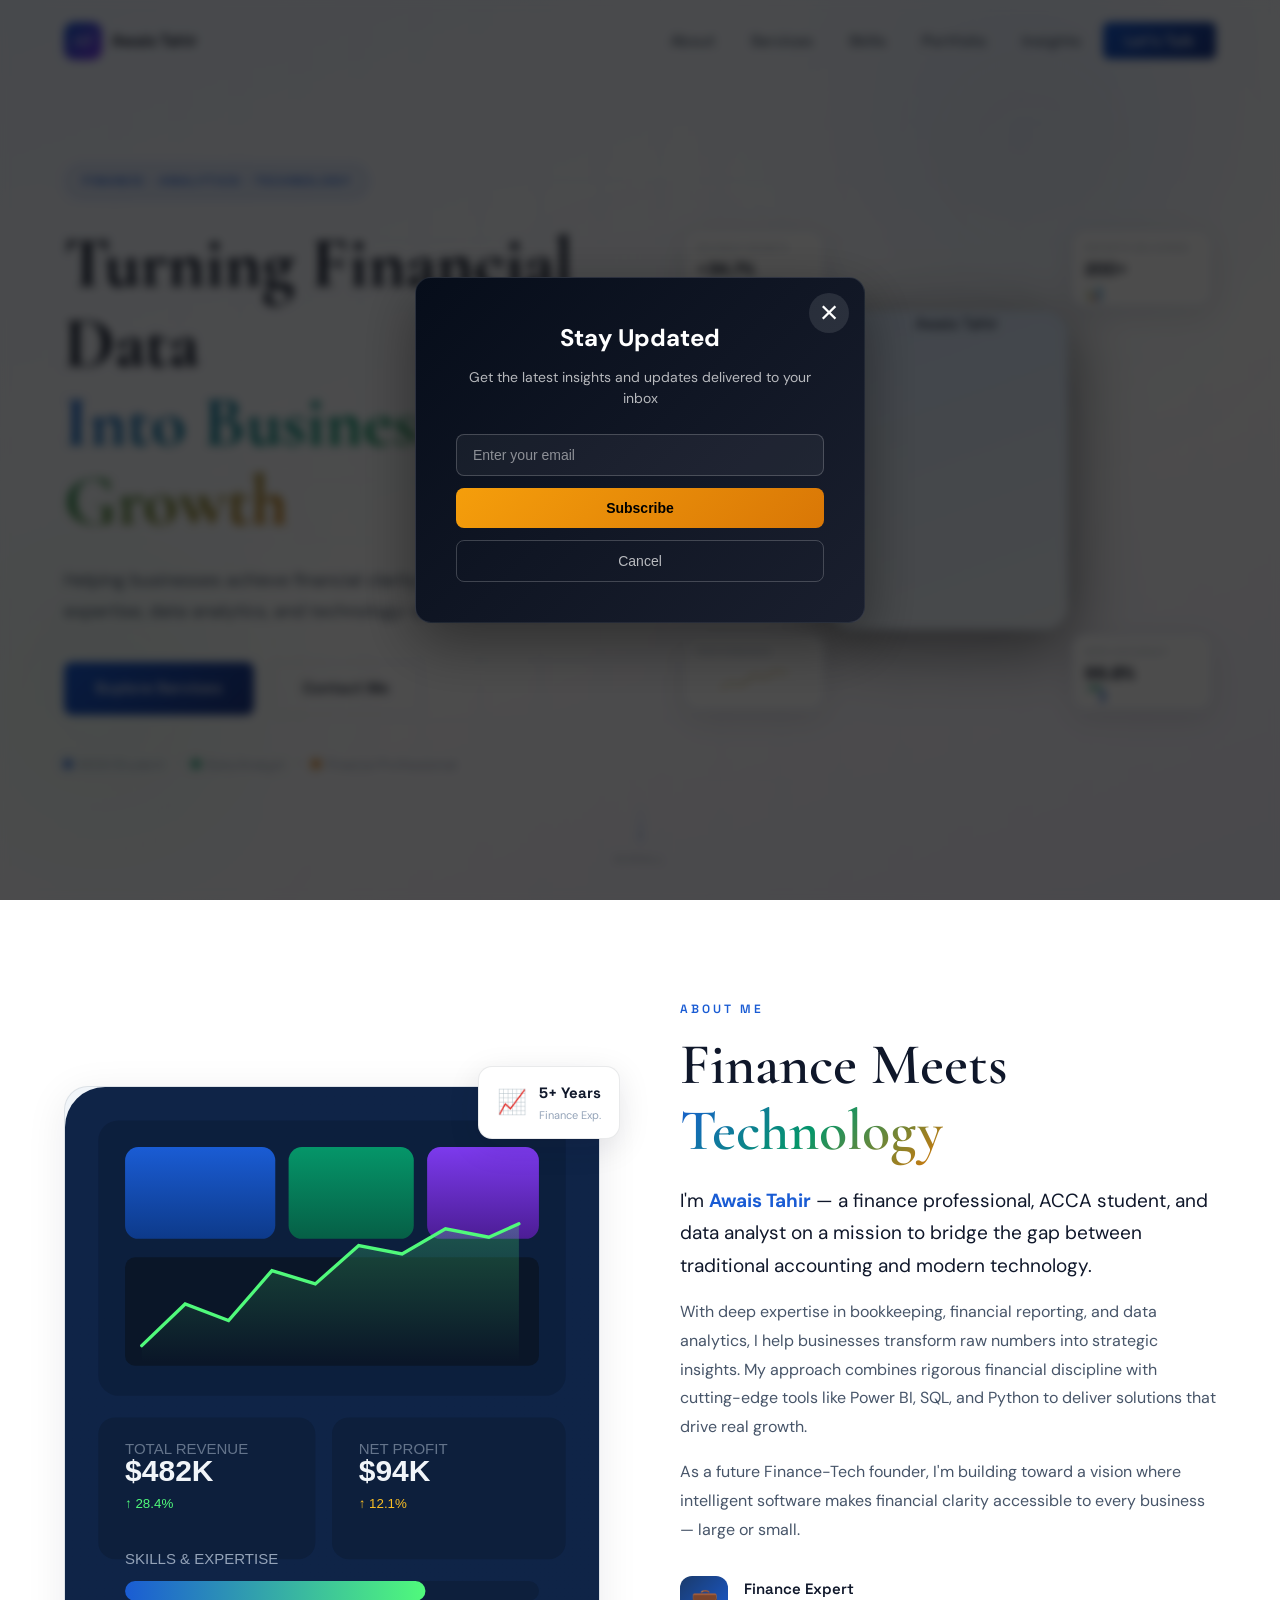
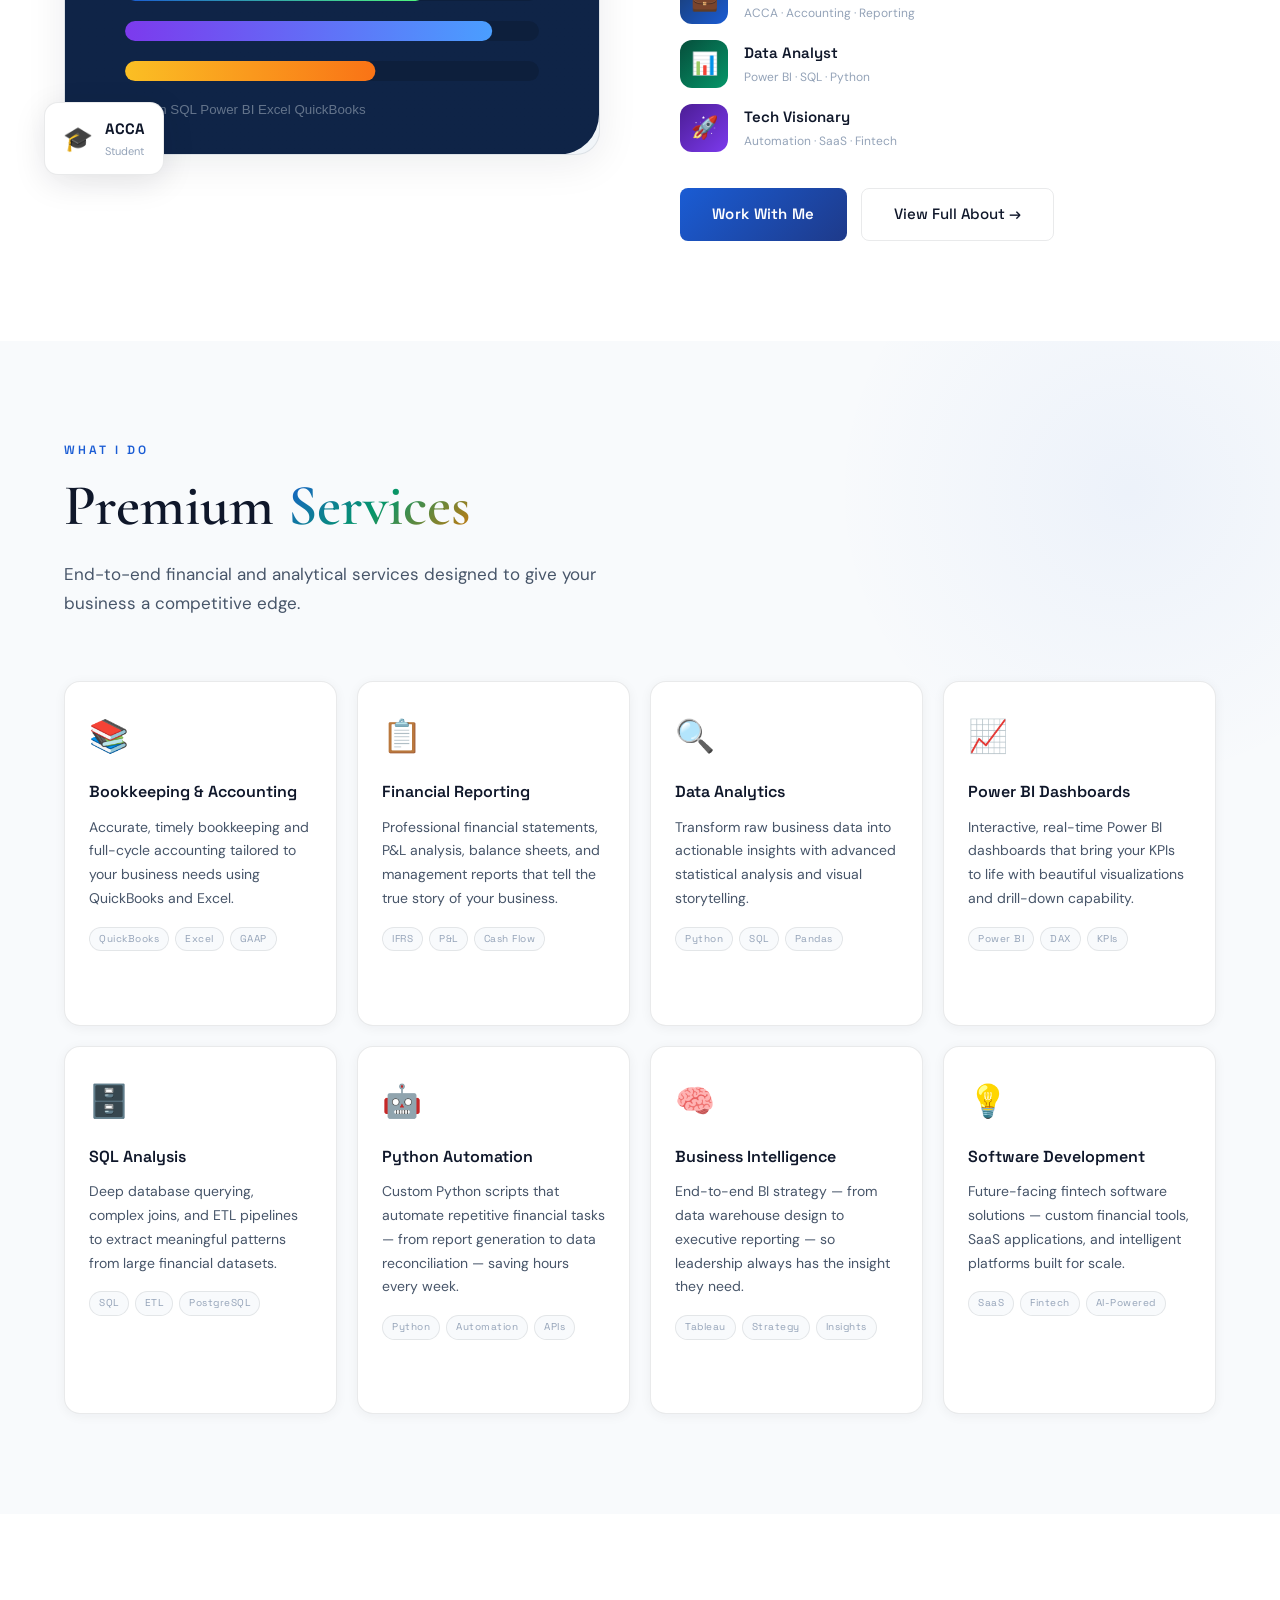
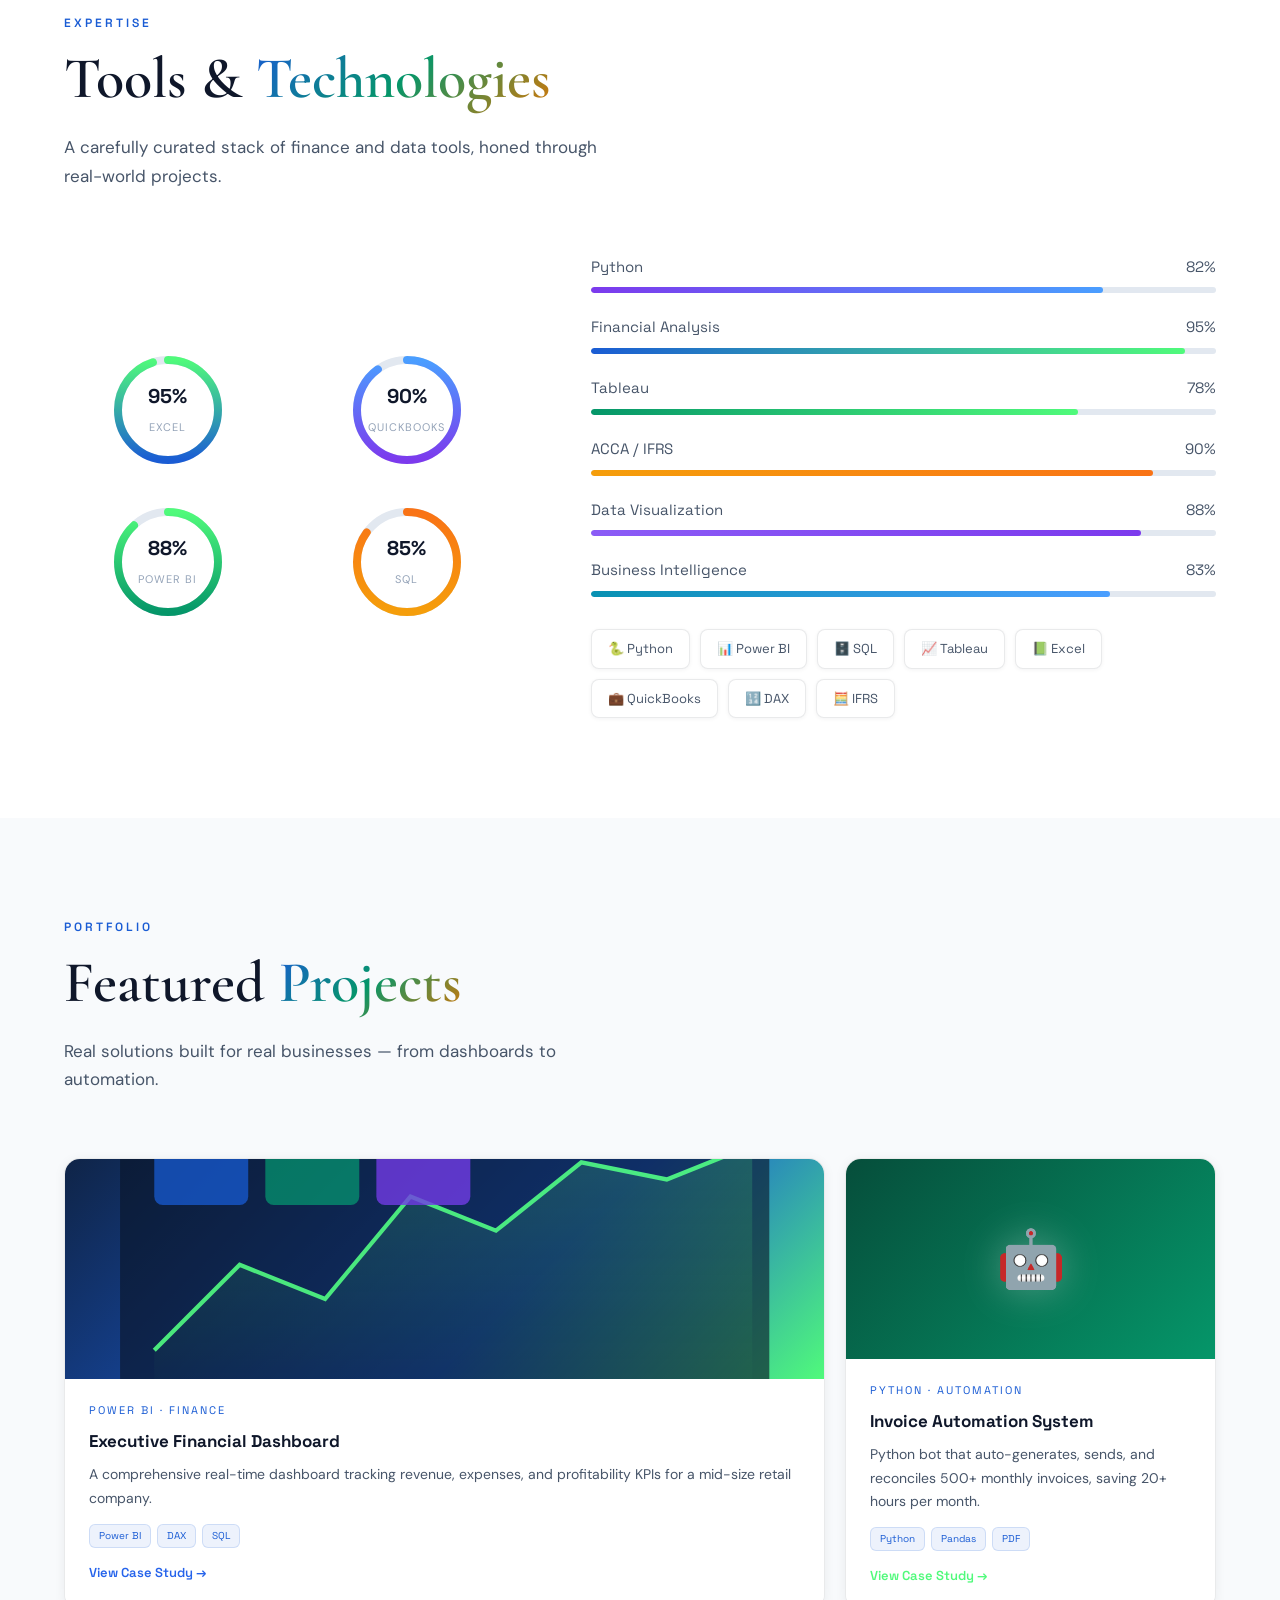
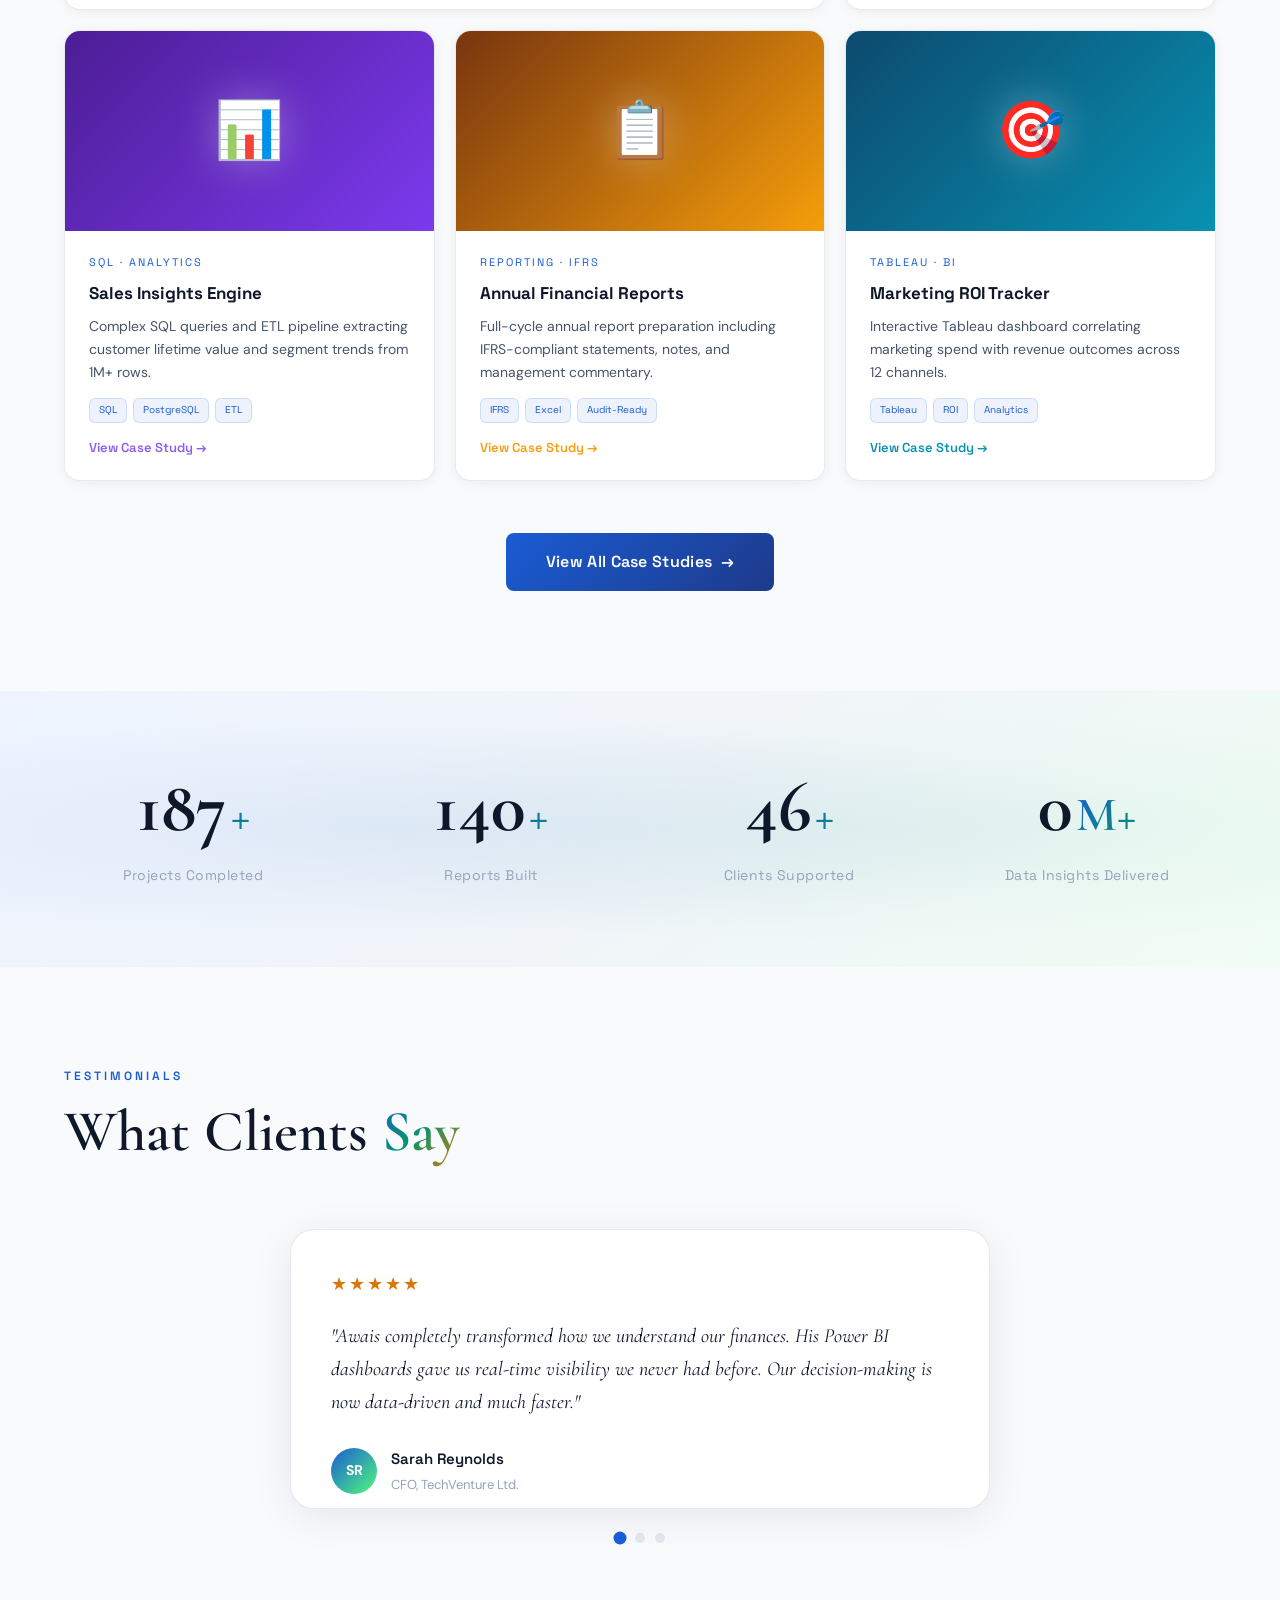
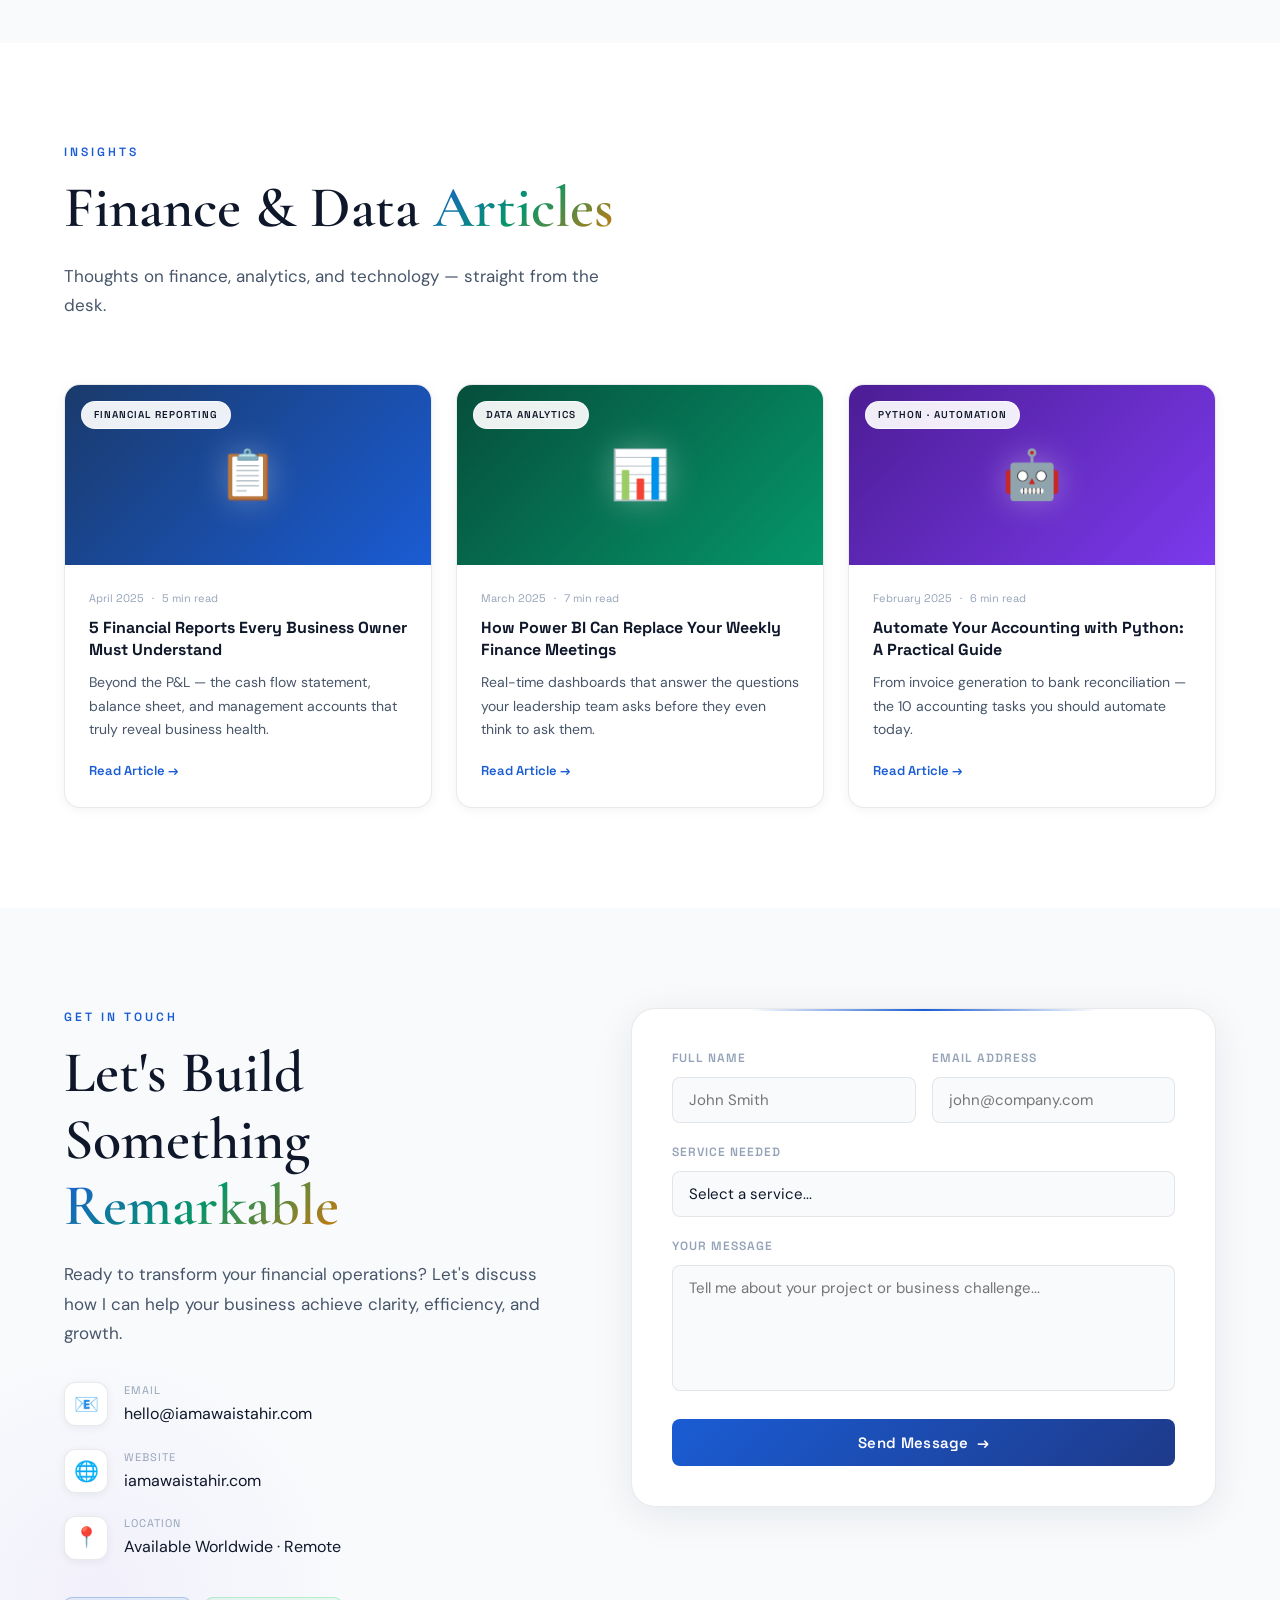
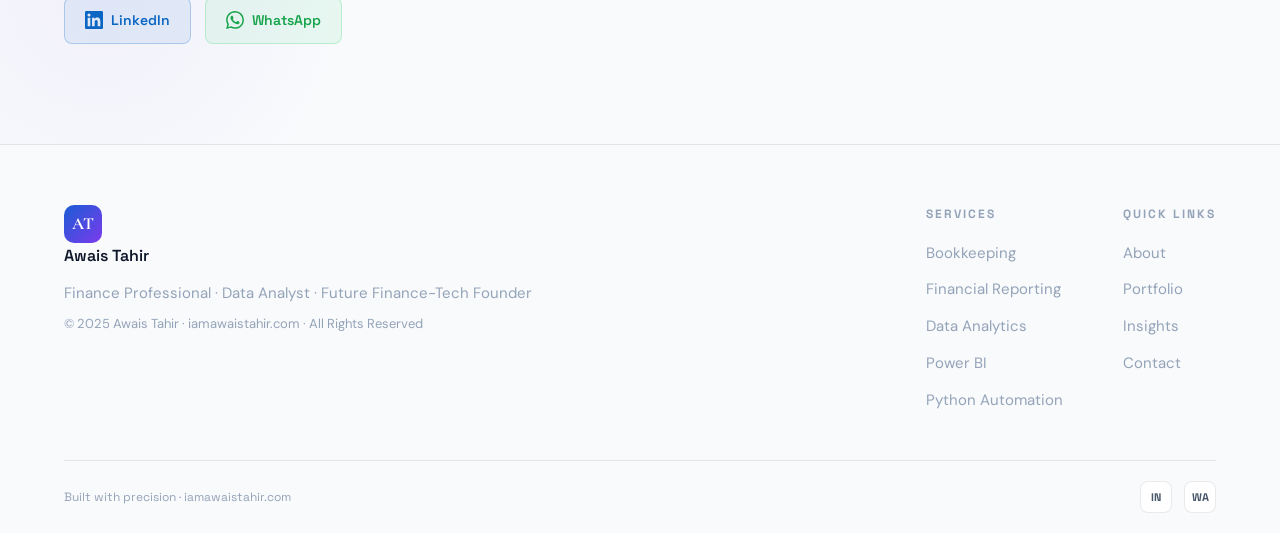
==== commit 5c661dd4: "Update newsletter popup styles and colors" ====
--- a/index.html
+++ b/index.html
@@ -899,7 +899,7 @@
 <button class="scroll-top" id="scrollTop" onclick="window.scrollTo({top:0,behavior:'smooth'})" aria-label="Scroll to top">↑</button>
 <script src="https://cdn.jsdelivr.net/npm/@emailjs/browser@4/dist/email.min.js"></script>
 <script src="script.js"></script>
-  <!-- NEWSLETTER POPUP MODAL -->
+<!-- NEWSLETTER POPUP MODAL - GOLDEN THEME -->
 <!-- Add this code before closing </body> tag in your index.html -->
 
 <div id="newsletterPopup" class="newsletter-popup-overlay">
@@ -939,7 +939,7 @@
 </div>
 
 <style>
-/* NEWSLETTER POPUP STYLES */
+/* NEWSLETTER POPUP STYLES - GOLDEN THEME */
 .newsletter-popup-overlay {
     display: none;
     position: fixed;
@@ -1033,26 +1033,27 @@
 .newsletter-form input:focus {
     outline: none;
     background: rgba(255, 255, 255, 0.1);
-    border-color: #1a5cd4;
-    box-shadow: 0 0 0 3px rgba(26, 92, 212, 0.1);
-}
-
+    border-color: #f59e0b;
+    box-shadow: 0 0 0 3px rgba(245, 158, 11, 0.1);
+}
+
+/* GOLDEN BUTTON - MAIN SUBSCRIBE BUTTON */
 .btn-subscribe {
     padding: 12px 16px;
-    background: linear-gradient(135deg, #1a5cd4 0%, #1a4fb8 100%);
-    color: white;
+    background: linear-gradient(135deg, #f59e0b 0%, #d97706 100%);
+    color: #000;
     border: none;
     border-radius: 8px;
-    font-weight: 600;
+    font-weight: 700;
     font-size: 14px;
     cursor: pointer;
     transition: all 0.3s ease;
 }
 
 .btn-subscribe:hover {
-    background: linear-gradient(135deg, #164ac7 0%, #1640a8 100%);
+    background: linear-gradient(135deg, #fbbf24 0%, #f59e0b 100%);
     transform: translateY(-2px);
-    box-shadow: 0 8px 20px rgba(26, 92, 212, 0.3);
+    box-shadow: 0 8px 20px rgba(245, 158, 11, 0.4);
 }
 
 .btn-subscribe:active {
@@ -1099,9 +1100,9 @@
 }
 
 .loading-message {
-    background: rgba(26, 92, 212, 0.1);
-    border: 1px solid rgba(26, 92, 212, 0.3);
-    color: #1a5cd4;
+    background: rgba(245, 158, 11, 0.1);
+    border: 1px solid rgba(245, 158, 11, 0.3);
+    color: #f59e0b;
 }
 
 @keyframes fadeIn {
@@ -1231,6 +1232,7 @@
             // Mailchimp integration (alternative method)
             // await subscribeToMailchimp(email);
 
+            console.log('Form submitted successfully');
             showLoading(false);
             hideAllMessages();
             successMsg.style.display = 'block';
